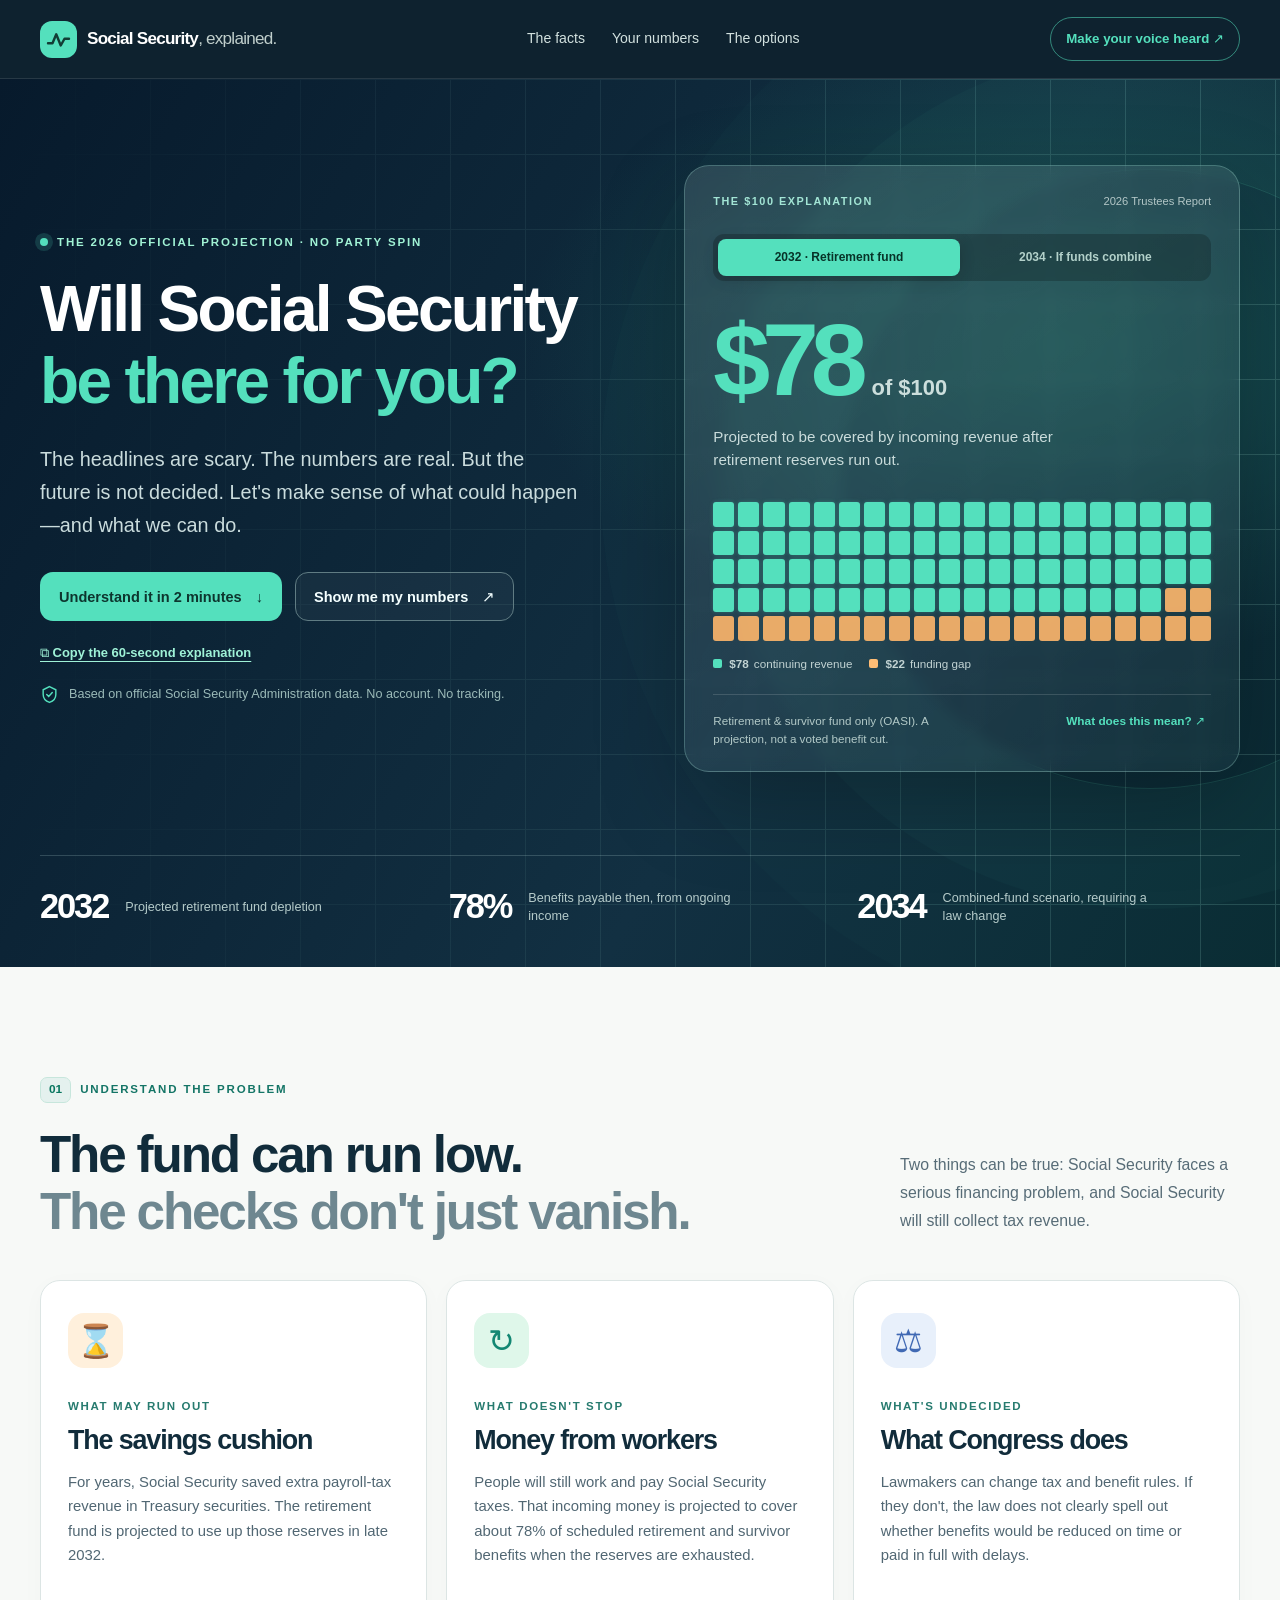
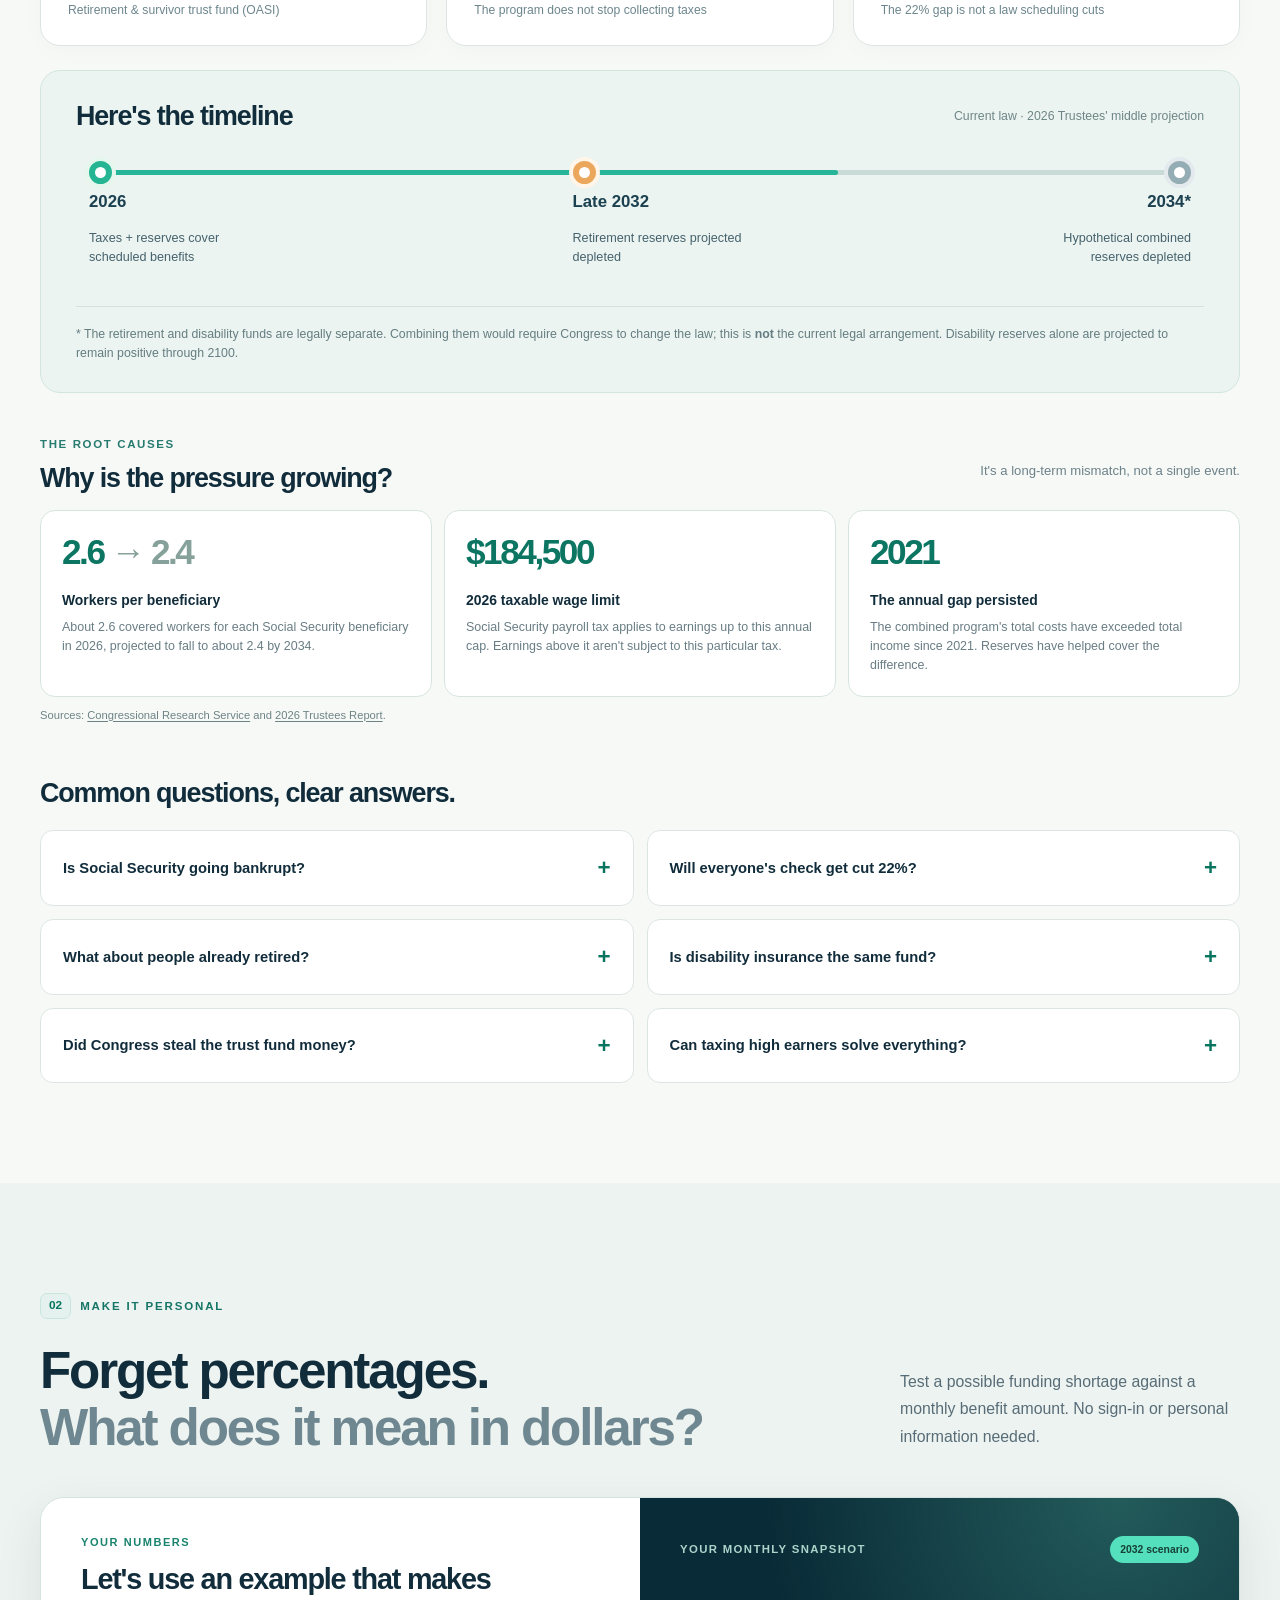
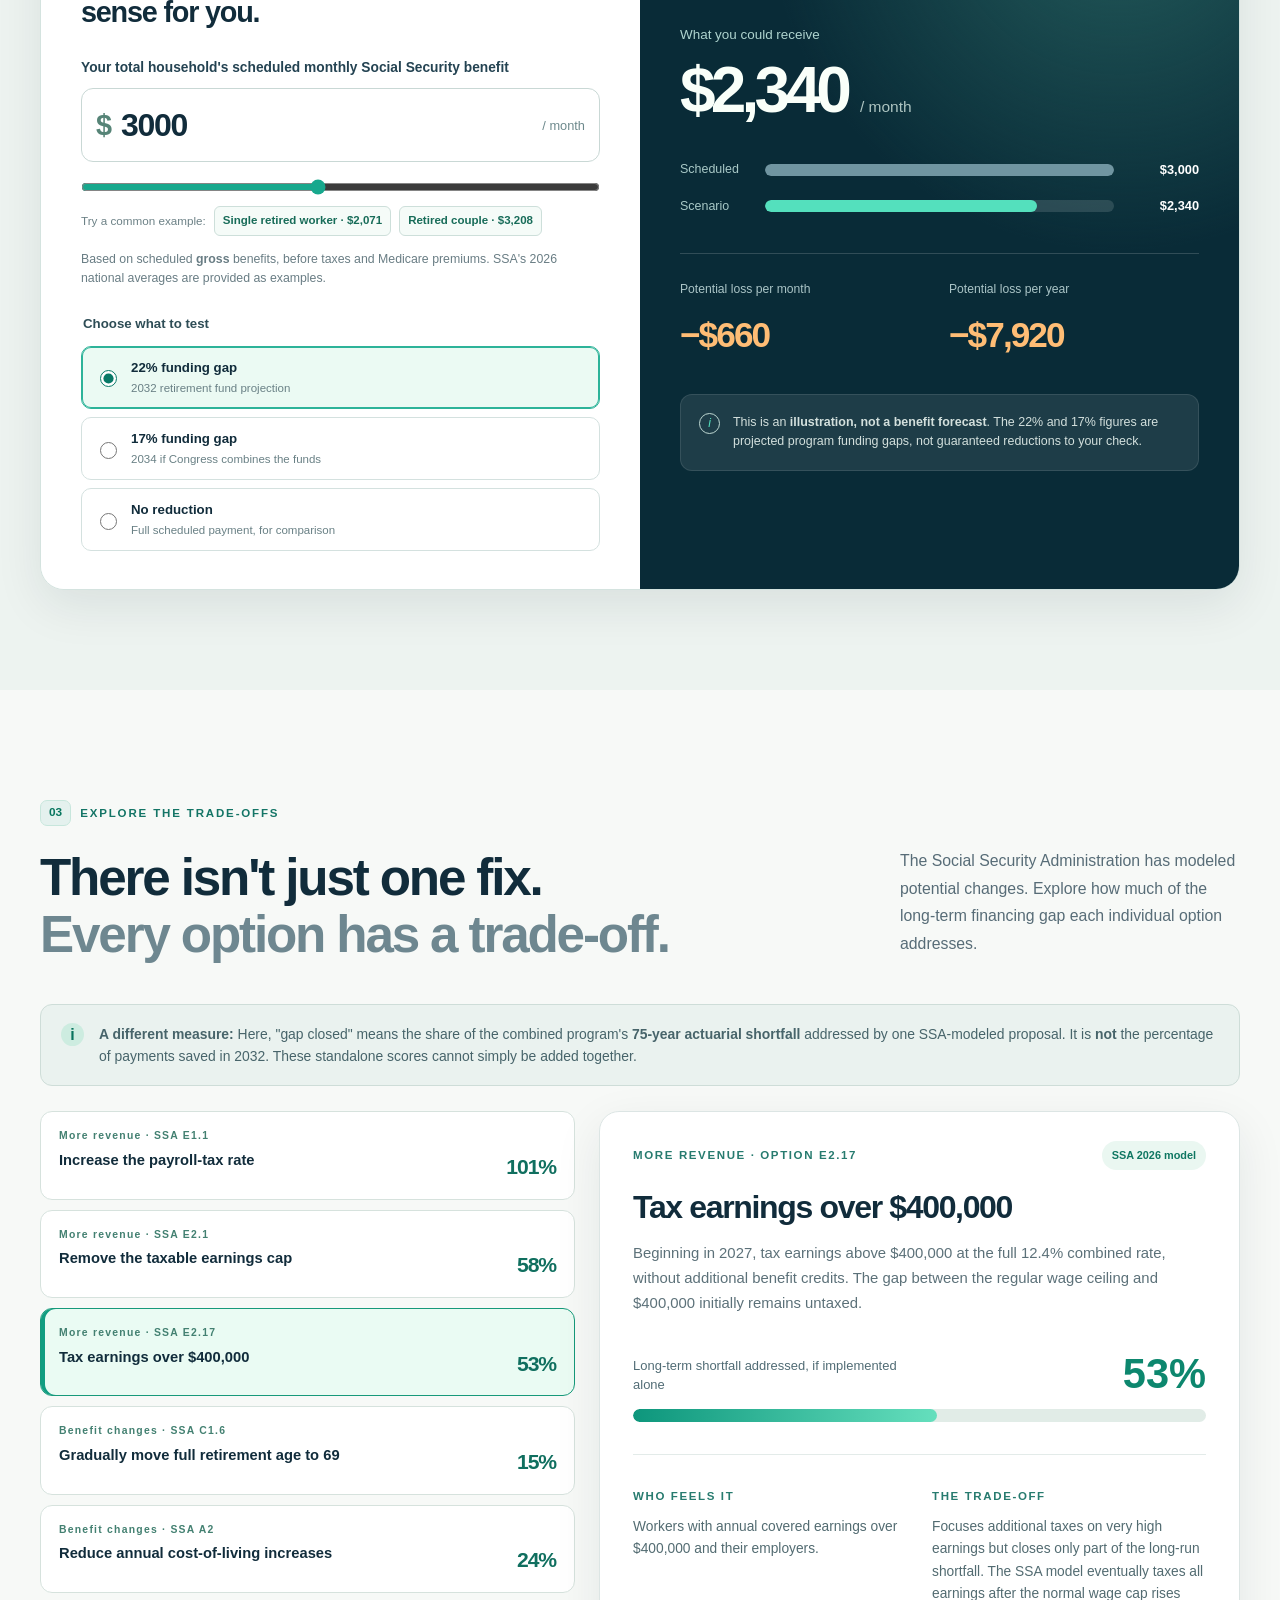
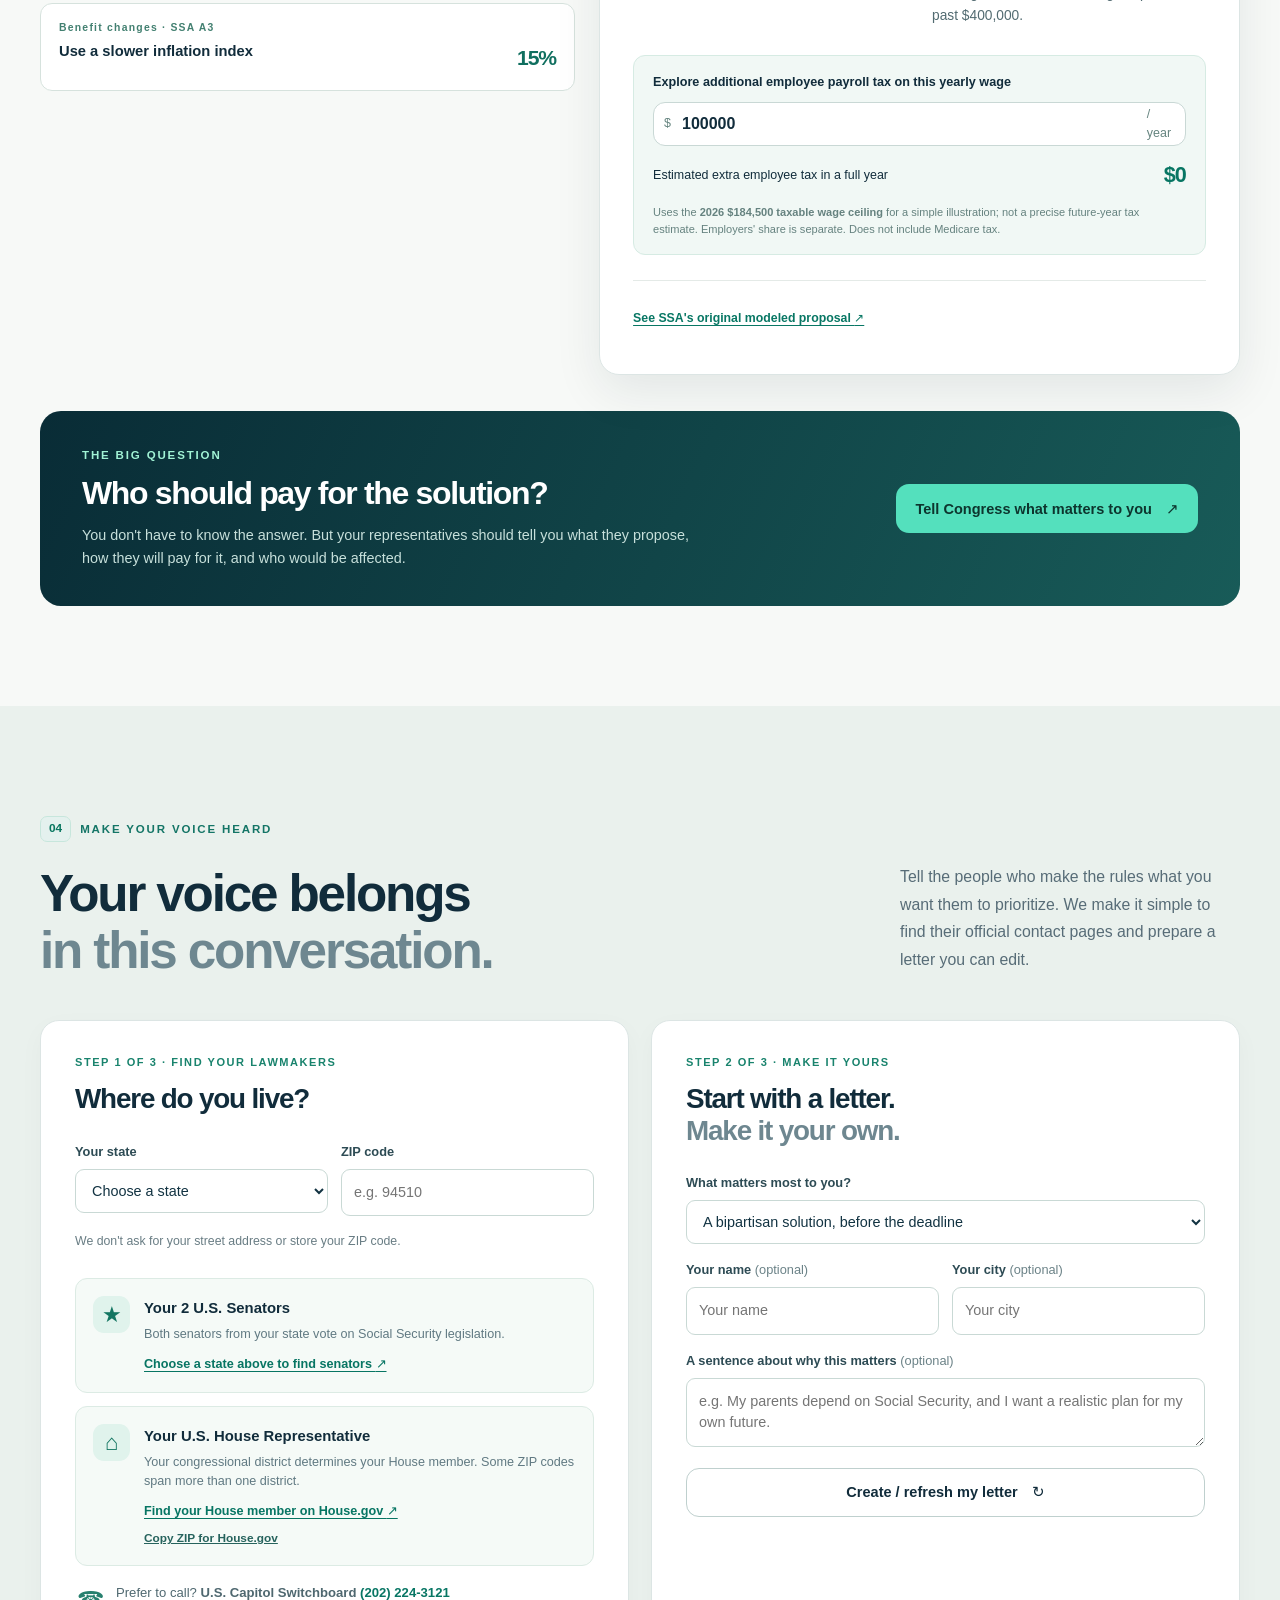
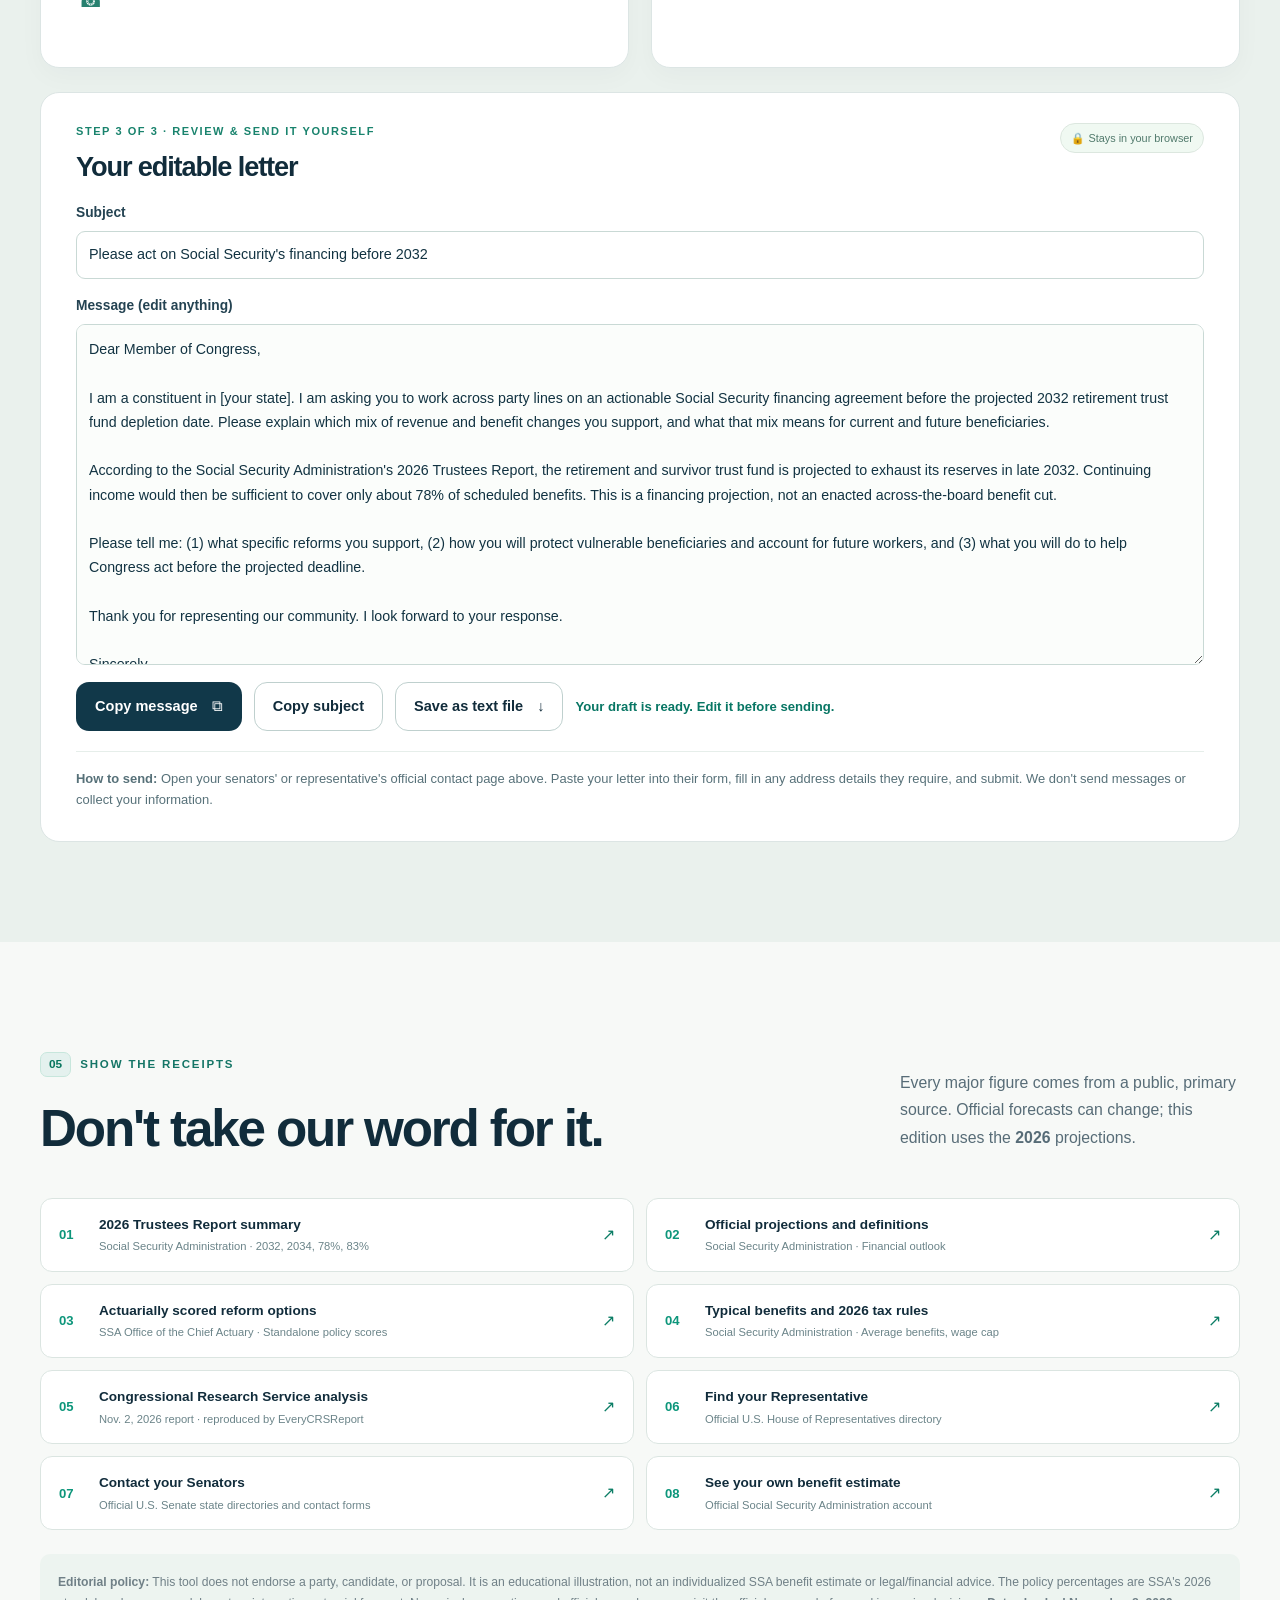
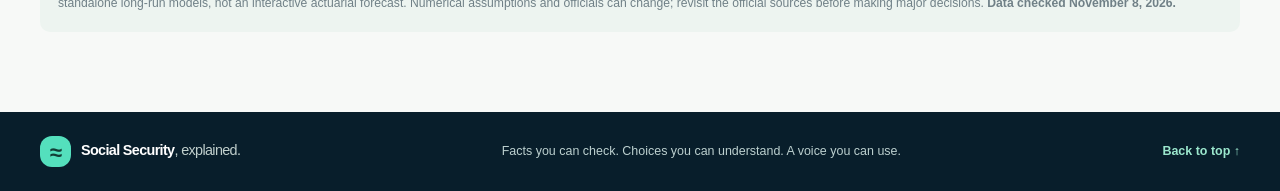
==== social-security-explained/index.html @ 7141c75b "Publish Social Security Explained interactive 2026 civic app" ====
<!doctype html>
<html lang="en">
<head>
  <meta charset="utf-8">
  <meta name="viewport" content="width=device-width,initial-scale=1">
  <meta name="color-scheme" content="light">
  <meta name="description" content="Understand the 2032 Social Security funding problem, explore what the numbers mean, examine reform options, and contact your representatives. Independent, nonpartisan, source-linked.">
  <meta property="og:title" content="Social Security, Explained — Your Future. The Facts. Your Voice.">
  <meta property="og:description" content="Will Social Security disappear? What could a 22% funding gap mean? Explore the official numbers and tell Congress what matters to you.">
  <title>Social Security, Explained | Your Future. The Facts. Your Voice.</title>
  <style>
:root{--navy:#0c2436;--deep:#071b29;--ink:#112c3b;--muted:#576c77;--bg:#f7f9f7;--white:#fff;--mint:#54e0bd;--mint-deep:#08765f;--softmint:#e7f8f0;--gold:#ffbd75;--border:#dce5e4;--shadow:0 16px 48px rgba(8,33,42,.085);--round:20px;font-family:ui-sans-serif,-apple-system,BlinkMacSystemFont,"Segoe UI",Arial,sans-serif;color:var(--ink);background:var(--bg);font-synthesis:none;scroll-behavior:smooth}
*,*::before,*::after{box-sizing:border-box}body{margin:0;line-height:1.5;overflow-x:hidden}button,input,textarea,select{font:inherit}button{cursor:pointer}button:focus-visible,input:focus-visible,textarea:focus-visible,select:focus-visible,a:focus-visible,summary:focus-visible{outline:3px solid #c58921;outline-offset:3px}a{color:inherit;text-decoration:none}a:hover{text-decoration:none}p{margin:0 0 1em}h1,h2,h3{line-height:1.12;letter-spacing:-.042em;margin:0}h1{font-size:clamp(3.05rem,5vw,5.5rem);font-weight:800}h2{font-size:clamp(2.15rem,4vw,3.6rem);font-weight:780}h3{font-size:clamp(1.25rem,2.1vw,1.7rem);font-weight:760}small{font-size:.79rem}.shell{width:min(1200px,calc(100% - 56px));margin-inline:auto}.skip-link{position:absolute;top:-200px;left:20px;background:var(--mint);color:var(--deep);padding:10px 15px;z-index:100}.skip-link:focus{top:12px}.site-header{position:sticky;top:0;z-index:20;background:rgba(7,27,41,.97);border-bottom:1px solid rgba(255,255,255,.105);backdrop-filter:blur(14px);color:#fff}.header-inner{min-height:78px;display:flex;align-items:center;justify-content:space-between;gap:22px}.brand{display:inline-flex;align-items:center;gap:10px;white-space:nowrap;font-weight:850;letter-spacing:-.045em;font-size:1.07rem}.brand-symbol{display:grid;place-items:center;width:37px;height:37px;border-radius:12px;background:var(--mint);color:#123d35;font-size:1.6rem}.brand-quiet{font-weight:400;color:#c0cfcc}.header-nav{display:flex;align-items:center;gap:27px;font-size:.88rem;color:#d2e1df}.header-nav a:hover{color:var(--mint)}.header-cta{font-weight:750;font-size:.83rem;border:1px solid rgba(84,224,189,.54);padding:11px 15px;border-radius:999px;color:var(--mint)}.header-cta:hover{background:rgba(84,224,189,.1)}
.hero{position:relative;overflow:hidden;background:radial-gradient(ellipse at 83% 30%,#164f50 0%,transparent 36%),linear-gradient(120deg,#071a2c,#123042 62%,#092a32);color:#fff;padding-top:86px}.hero-grid{pointer-events:none;position:absolute;inset:0;opacity:.17;background-image:linear-gradient(#b3f5e3 1px,transparent 1px),linear-gradient(90deg,#b3f5e3 1px,transparent 1px);background-size:75px 75px;mask-image:linear-gradient(90deg,transparent,#000)}.hero-glow{position:absolute;right:-180px;top:90px;width:620px;height:620px;border:1px solid rgba(104,255,201,.14);border-radius:50%;box-shadow:0 0 0 120px rgba(94,244,192,.025),0 0 0 240px rgba(94,244,192,.016);pointer-events:none}.hero-inner{position:relative;display:grid;grid-template-columns:1.02fr .98fr;align-items:center;gap:66px;padding-bottom:83px}.eyebrow{display:flex;align-items:center;gap:9px;color:#147566;font-size:.72rem;font-weight:850;letter-spacing:.16em;margin-bottom:23px}.eyebrow.light{color:#a1f3d5}.live-dot{width:8px;height:8px;display:inline-block;border-radius:50%;background:var(--mint);box-shadow:0 0 0 5px rgba(84,224,189,.16)}.hero-copy h1 em{display:block;font-style:normal;color:var(--mint)}.hero-lead{max-width:540px;font-size:clamp(1.07rem,1.55vw,1.25rem);line-height:1.65;color:#cadcdd;margin:26px 0 31px}.hero-actions{display:flex;gap:13px;flex-wrap:wrap}.btn{display:inline-flex;align-items:center;justify-content:center;gap:14px;border:1px solid transparent;border-radius:13px;min-height:49px;padding:13px 18px;font-weight:780;font-size:.91rem;line-height:1.1;text-align:center;transition:transform .18s,background-color .18s,box-shadow .18s}.btn:hover{transform:translateY(-2px)}.btn-mint{background:var(--mint);color:#0d352e}.btn-mint:hover{background:#76eccc;box-shadow:0 8px 26px rgba(84,224,189,.24)}.btn-ghost{border-color:#607c83;color:#f4ffff;background:rgba(255,255,255,.04)}.btn-ghost:hover{background:rgba(255,255,255,.12)}.btn-outline{border-color:#bfd0ce;background:#fff;color:var(--ink)}.btn-outline:hover{background:#f1fbf7}.btn-dark{background:#113849;color:#fff}.btn-dark:hover{background:#1d5669}.share-row{display:flex;align-items:center;flex-wrap:wrap;gap:13px;margin-top:18px}.share-facts{border:0;background:none;color:#9ff2d7;font-size:.81rem;font-weight:780;padding:4px 0;text-decoration:underline;text-underline-offset:4px}.share-facts:hover{color:white}.share-row span{color:#acd7c8;font-size:.74rem}.hero-trust{display:flex;align-items:flex-start;gap:10px;max-width:480px;color:#9bbab8;font-size:.79rem;margin-top:18px}.hero-trust svg{flex:none;color:var(--mint)}
.hero-visual{background:linear-gradient(145deg,rgba(255,255,255,.115),rgba(255,255,255,.035));border:1px solid rgba(190,255,237,.25);box-shadow:0 30px 90px rgba(0,0,0,.24);border-radius:25px;backdrop-filter:blur(7px);padding:27px 28px 24px}.visual-topline,.result-top,.detail-top,.timeline-title{display:flex;justify-content:space-between;align-items:center;gap:10px}.visual-topline{font-size:.68rem;font-weight:830;letter-spacing:.14em;color:#a3e5d5}.report-stamp{color:#b4c7c7;font-size:.7rem;font-weight:500;letter-spacing:0}.view-switch{display:flex;gap:5px;background:rgba(0,0,0,.21);border-radius:11px;padding:5px;margin-top:24px}.switch-btn{flex:1;border:0;background:transparent;color:#b3d1ca;padding:11px 8px;font-weight:750;border-radius:8px;font-size:.75rem;line-height:1.25}.switch-btn.active{background:var(--mint);color:#073328;box-shadow:0 3px 16px rgba(0,0,0,.16)}.hero-number{margin-top:28px;display:flex;gap:12px;align-items:baseline}.hero-number>span:first-child{font-size:clamp(4.7rem,8vw,7rem);font-weight:850;line-height:1;letter-spacing:-.08em;color:var(--mint)}.hero-number-end{font-size:1.37rem;color:#ccdedc;font-weight:650}.visual-intro{color:#cadcdb;font-size:.95rem;max-width:390px;min-height:52px;margin:15px 0 24px}.unit-grid{display:grid;grid-template-columns:repeat(20,minmax(0,1fr));gap:4px}.unit-grid span{aspect-ratio:.86;display:block;border-radius:3px;background:var(--mint);box-shadow:0 0 4px rgba(84,224,189,.25);transition:background .3s,opacity .3s}.unit-grid span.unfunded{background:#ffb76b;box-shadow:none;opacity:.9}.legend{display:flex;gap:17px;flex-wrap:wrap;margin-top:14px;color:#c3d4d4;font-size:.73rem}.legend span{display:flex;align-items:center;gap:5px}.legend-dot{display:inline-block;width:9px;height:9px;border-radius:2px;margin-right:2px}.legend-dot.covered{background:var(--mint)}.legend-dot.gap{background:var(--gold)}.visual-foot{border-top:1px solid rgba(255,255,255,.14);margin-top:22px;padding-top:17px;display:flex;align-items:flex-start;gap:12px;justify-content:space-between;font-size:.73rem;color:#b2c9c7}.visual-foot>span{max-width:260px}.text-action{border:0;background:none;font-size:.74rem;font-weight:750;white-space:nowrap}.light-link{color:var(--mint)}.text-action:hover{text-decoration:underline}.stats-row{position:relative;border-top:1px solid rgba(220,255,249,.18);display:grid;grid-template-columns:repeat(3,1fr);gap:26px;padding-top:25px;padding-bottom:34px}.stats-row>div{display:flex;align-items:center;gap:17px}.stats-row strong{font-size:2.15rem;font-weight:780;letter-spacing:-.06em;color:#fff}.stats-row span{max-width:205px;font-size:.79rem;line-height:1.45;color:#b5cbca}
.section{padding-top:110px;padding-bottom:100px;scroll-margin-top:75px}.section-heading{display:flex;justify-content:space-between;align-items:end;gap:35px;margin-bottom:40px}.section-heading>div{max-width:780px}.section-heading>p{max-width:340px;color:var(--muted);font-size:.99rem;line-height:1.75;margin:0 0 6px}.section-number{background:#e4f1ee;border:1px solid #c7e6dc;border-radius:7px;padding:3px 8px;font-size:.74rem;letter-spacing:0;color:var(--mint-deep)}.muted-ink{color:#6e8790}.explain-cards{display:grid;grid-template-columns:repeat(3,1fr);gap:19px}.explainer-card{padding:32px 27px 26px;background:#fff;border:1px solid var(--border);border-radius:var(--round);box-shadow:0 5px 24px rgba(25,50,57,.025);min-height:335px}.explainer-icon{display:grid;place-items:center;width:55px;height:55px;background:#fff0dc;color:#a66721;border-radius:16px;font-size:2rem;margin-bottom:30px}.mint-icon{background:#dff7ea;color:#138773}.blue-icon{background:#e8f0fb;color:#4069b4}.small-label{color:#277b6f;font-size:.72rem;font-weight:850;letter-spacing:.14em}.explainer-card h3{margin:9px 0 15px}.explainer-card p{color:#516773;font-size:.93rem;line-height:1.65}.mini-source{color:#6c858d;font-size:.76rem;padding-top:18px;margin-top:auto}.timeline-card{margin-top:24px;background:#ecf4f1;border:1px solid #d3e5df;border-radius:var(--round);padding:30px 35px}.timeline-title span{color:#6d8586;font-size:.77rem}.timeline-track{height:145px;position:relative;display:flex;justify-content:space-between;margin:30px 13px 0}.timeline-track::before{content:"";position:absolute;top:9px;left:0;right:0;height:5px;border-radius:5px;background:#c8dbd6}.timeline-fill{position:absolute;top:9px;left:0;width:68%;height:5px;background:#26b598;border-radius:5px}.timeline-node{position:relative;display:flex;align-items:flex-start;flex-direction:column;gap:15px;max-width:200px;padding-top:28px;color:#45626c}.timeline-node::before{content:"";position:absolute;top:0;left:0;width:23px;height:23px;border:6px solid #25b593;border-radius:50%;background:#fff;box-shadow:0 0 0 4px #e5f7ed}.timeline-node.mid::before{border-color:#eba75c;box-shadow:0 0 0 4px #fff5e8}.timeline-node.end::before{border-color:#94adb4;box-shadow:0 0 0 4px #e3e9ed}.timeline-node b{color:#1b4050;font-size:1.05rem}.timeline-node span{font-size:.79rem;line-height:1.45;max-width:175px}.timeline-node.end{align-items:flex-end;text-align:right}.timeline-node.end::before{left:auto;right:0}.timeline-node.mid{margin-left:40px}.timeline-node.mid::before{left:0}.timeline-note{font-size:.77rem;color:#647d80;border-top:1px solid #d4e1dd;padding-top:18px;margin:0}.drivers-block{margin-top:43px}.drivers-head{display:flex;align-items:end;justify-content:space-between;gap:20px;margin-bottom:17px}.drivers-head .small-label{margin-bottom:10px}.drivers-head p{color:#6c8188;font-size:.82rem}.drivers-grid{display:grid;grid-template-columns:repeat(3,1fr);gap:12px}.drivers-grid article{border:1px solid #d6e4de;border-radius:15px;padding:20px 21px;background:#fff}.driver-number{font-size:2.2rem;font-weight:850;letter-spacing:-.07em;line-height:1.2;color:#0c7662;margin-bottom:16px}.driver-number span{color:#86a09a}.drivers-grid strong{display:block;font-size:.87rem;margin-bottom:7px}.drivers-grid p{color:#697d84;font-size:.78rem;line-height:1.55;margin:0}.drivers-sources{font-size:.7rem;color:#6d8385;margin:10px 0 0}.drivers-sources a{text-decoration:underline;text-underline-offset:2px}.myth-area{margin-top:55px}.myth-area h3{margin-bottom:22px}.faq-grid{display:grid;grid-template-columns:1fr 1fr;gap:13px}.faq{background:#fff;border:1px solid var(--border);border-radius:13px;padding:0 18px}.faq summary{list-style:none;display:flex;justify-content:space-between;align-items:center;gap:15px;padding:20px 4px;cursor:pointer;font-weight:770;font-size:.92rem}.faq summary::-webkit-details-marker{display:none}.faq summary span{font-size:1.4rem;color:var(--mint-deep)}.faq[open] summary span{transform:rotate(45deg)}.faq p{font-size:.86rem;color:var(--muted);line-height:1.65;padding:0 4px 20px;margin:0}
.numbers-section{background:#edf3f0}.calculator{display:grid;grid-template-columns:1fr 1fr;border-radius:24px;overflow:hidden;box-shadow:var(--shadow);border:1px solid #d4e3df}.calc-controls{background:white;padding:36px 40px 38px}.step-kicker{color:#19836d;letter-spacing:.14em;font-size:.69rem;font-weight:860;margin-bottom:13px}.calc-controls h3{max-width:430px;font-size:1.8rem;margin:0 0 30px}.input-label{font-weight:750;color:#244352;font-size:.86rem;display:block;margin-bottom:10px}.money-input,.tax-input{display:flex;align-items:center;border:1.5px solid #c9d8d5;background:#fff;border-radius:12px;padding:0 14px;gap:6px}.money-input:focus-within,.tax-input:focus-within{border-color:#098671;box-shadow:0 0 0 3px rgba(22,146,115,.12)}.money-input>span:first-child{font-size:1.8rem;font-weight:760;color:#568477}.money-input input{width:100%;min-width:0;border:0;background:transparent;outline:0;font-size:2rem;font-weight:760;letter-spacing:-.04em;padding:12px 3px;color:var(--ink)}.money-input .unit{white-space:nowrap;color:#6d898c;font-size:.8rem}.range-control{width:100%;accent-color:#17a88d;cursor:pointer;margin:17px 0 11px}.presets{display:flex;flex-wrap:wrap;gap:8px;align-items:center;margin-bottom:14px}.presets span{color:#6c8186;font-size:.73rem}.presets button{border:1px solid #cddfda;background:#f5fbf8;padding:5px 8px;border-radius:6px;font-size:.72rem;font-weight:700;color:#186c59}.presets button:hover{background:#def5ea}.subtle{color:#697d84;font-size:.77rem;line-height:1.55}.scenario-field{border:0;padding:0;margin:26px 0 0;display:grid;gap:8px}.scenario-field legend{font-size:.83rem;font-weight:790;margin-bottom:12px;color:#2e4d56}.radio-card{border:1px solid #d4e1df;background:white;padding:11px 13px;border-radius:10px;display:flex;align-items:center;gap:11px;cursor:pointer}.radio-card:has(input:checked){background:#ebfaf3;border-color:#2db399;box-shadow:inset 0 0 0 1px #2db399}.radio-card input{accent-color:#087967;flex:none;width:17px;height:17px}.radio-card span{display:flex;flex-direction:column;gap:2px}.radio-card strong{font-size:.83rem}.radio-card small{font-size:.72rem;color:#698085}.calc-result{background:radial-gradient(circle at 80% 0%,#235b5b 0%,transparent 42%),#092b37;color:white;padding:38px 40px;display:flex;flex-direction:column}.result-top{font-size:.71rem;color:#acd4ca;letter-spacing:.12em;font-weight:800}.snapshot-pill{font-size:.65rem;letter-spacing:0;color:#173f36;background:var(--mint);padding:6px 10px;border-radius:99px}.result-main{margin-top:62px}.result-caption{color:#afd4cf;font-size:.84rem}.result-value{font-size:clamp(3.2rem,5vw,5.1rem);font-weight:860;letter-spacing:-.075em;line-height:1.4;color:#f9fff9}.result-value span{color:#adc4c1;font-size:.97rem;letter-spacing:0;font-weight:510}.money-bars{display:grid;gap:17px;margin-top:25px}.money-bar-row{display:grid;grid-template-columns:75px 1fr 75px;gap:10px;align-items:center;font-size:.78rem}.money-bar-row>span{color:#a9c9c7}.money-bar-row strong{text-align:right;font-size:.8rem}.money-bar{height:12px;border-radius:20px;background:rgba(255,255,255,.13);overflow:hidden}.bar-before,.bar-after{height:100%;border-radius:20px;background:#7095a1;width:100%}.bar-after{background:var(--mint);width:78%;transition:width .25s}.result-divider{border-top:1px solid rgba(255,255,255,.16);margin-top:38px}.result-loss-grid{display:grid;grid-template-columns:1fr 1fr;gap:19px;margin:26px 0 32px}.loss-label{color:#abc5c7;font-size:.76rem;margin-bottom:10px}.loss-amount{font-size:clamp(1.6rem,2.8vw,2.2rem);font-weight:850;letter-spacing:-.055em;color:var(--gold)}.result-callout{margin-top:auto;display:flex;gap:13px;background:rgba(255,255,255,.085);border:1px solid rgba(255,255,255,.1);padding:18px;border-radius:12px;align-items:flex-start}.result-callout>span{display:grid;place-items:center;width:21px;height:21px;border:1px solid #bed8d2;border-radius:50%;flex:none;color:var(--mint);font-style:italic;font-size:.76rem}.result-callout p{margin:0;font-size:.78rem;line-height:1.6;color:#d3e0dd}
.measure-note{display:flex;gap:15px;align-items:flex-start;background:#eaf2ef;border:1px solid #ceddd8;border-radius:12px;padding:18px 20px;margin-bottom:25px}.info-symbol{display:grid;place-items:center;flex:none;border-radius:50%;width:23px;height:23px;background:#cdece0;color:#08735d;font-weight:760}.measure-note p{margin:0;color:#47646a;font-size:.87rem;line-height:1.6}.policy-layout{display:grid;grid-template-columns:.91fr 1.09fr;gap:24px}.policy-list{display:grid;gap:10px;align-content:start}.policy-card{background:#fff;border:1px solid #d6e2dd;border-radius:12px;padding:16px 18px;text-align:left;display:grid;grid-template-columns:1fr auto;gap:7px 13px;color:var(--ink);width:100%;transition:box-shadow .2s,border-color .2s,transform .2s}.policy-card:hover{border-color:#24a789;transform:translateX(2px)}.policy-card.active{background:#eafbF3;border-color:#16997a;box-shadow:inset 4px 0 #119d81}.policy-card .card-type{grid-column:1/-1;font-size:.65rem;letter-spacing:.12em;color:#438071;font-weight:790}.policy-card .card-name{font-weight:770;font-size:.92rem;line-height:1.32}.policy-card .card-score{font-size:1.32rem;letter-spacing:-.05em;color:#106f5f;font-weight:850;align-self:center}.policy-detail{background:#fff;border:1px solid var(--border);box-shadow:var(--shadow);border-radius:20px;padding:29px 33px;align-self:start;position:sticky;top:100px}.model-label{background:#eaf7f1;color:#0f7762;border-radius:99px;font-size:.68rem;padding:6px 10px;font-weight:750}.policy-detail h3{font-size:2rem;line-height:1.17;margin:19px 0 15px}.policy-detail>p{color:#5c7179;font-size:.93rem;line-height:1.68}.policy-meter-label{margin-top:37px;display:flex;align-items:flex-end;justify-content:space-between;gap:15px}.policy-meter-label span{max-width:265px;font-size:.81rem;color:#516c75}.policy-meter-label strong{font-size:2.6rem;font-weight:840;color:#0d876e;line-height:1}.policy-meter{height:13px;border-radius:99px;background:#e1ece7;margin-top:14px;overflow:hidden}.policy-meter>div{height:100%;background:linear-gradient(90deg,#0d967c,#65dfbd);border-radius:99px;transition:width .3s ease}.policy-detail-grid{display:grid;grid-template-columns:1fr 1fr;gap:25px;margin-top:32px;padding-top:28px;border-top:1px solid #e3ebe9}.policy-detail-grid p{font-size:.86rem;line-height:1.63;color:#526b71;margin:9px 0 0}.tax-mini{margin-top:27px;background:#f1f8f5;padding:17px 19px;border:1px solid #d6ebe3;border-radius:12px}.tax-mini[hidden]{display:none}.tax-mini label{font-size:.79rem;font-weight:750;display:block;margin-bottom:10px}.tax-input{gap:7px;padding:0 10px}.tax-input input{width:100%;padding:9px 4px;border:0;outline:none;background:transparent;font-weight:750;color:var(--ink)}.tax-input span{color:#65847f;font-size:.78rem}.tax-comparison{display:flex;gap:12px;justify-content:space-between;align-items:center;padding:13px 0 7px;font-size:.78rem}.tax-comparison strong{font-size:1.35rem;color:#087663;letter-spacing:-.04em}.tax-mini p{font-size:.69rem;color:#65827f;line-height:1.5;margin:6px 0 0}.policy-source{padding-top:24px;border-top:1px solid #e4eae7;margin-top:25px!important}.policy-source a{font-size:.77rem;font-weight:760;color:#087764;text-decoration:underline;text-underline-offset:3px}.bridge-banner{margin-top:36px;padding:36px 42px;display:flex;align-items:center;justify-content:space-between;gap:34px;border-radius:21px;background:linear-gradient(115deg,#092c36,#185b58);color:#fff}.bridge-banner h3{font-size:2rem}.bridge-banner p{max-width:610px;margin:12px 0 0;font-size:.9rem;line-height:1.6;color:#c7e0db}.bridge-banner .eyebrow{margin-bottom:12px}.bridge-banner .btn{flex:none}
.action-section{background:#eaf1ed}.action-grid{display:grid;grid-template-columns:1fr 1fr;gap:22px}.action-finder,.action-letter{background:#fff;padding:33px 34px;border:1px solid var(--border);border-radius:19px;box-shadow:0 8px 26px rgba(16,45,50,.03)}.action-finder h3,.action-letter h3{font-size:1.74rem;margin:0 0 27px}.form-row{display:grid;grid-template-columns:1fr 1fr;gap:13px}.field{margin-bottom:16px;min-width:0}.field label{display:block;margin-bottom:8px;color:#2d4b54;font-size:.8rem;font-weight:750}.field input,.field select,.field textarea,.letter-editor input,.letter-editor textarea{display:block;width:100%;min-width:0;border:1px solid #c9d9d5;padding:12px 12px;border-radius:9px;background:#fff;color:#123342;outline:none;font-size:.9rem}.field input:focus,.field select:focus,.field textarea:focus,.letter-editor input:focus,.letter-editor textarea:focus{border-color:#13a186;box-shadow:0 0 0 3px rgba(33,156,124,.12)}.optional{font-weight:500;color:#6b8287}.representative-links{display:grid;gap:13px;margin-top:27px}.official-contact{display:flex;gap:14px;align-items:flex-start;padding:17px;background:#f5faf7;border:1px solid #dcebe4;border-radius:12px}.contact-icon{background:#e0f3ec;display:grid;place-items:center;flex:none;width:37px;height:37px;border-radius:11px;color:#137662;font-size:1.4rem}.official-contact strong{font-size:.93rem}.official-contact p{margin:5px 0 7px;font-size:.79rem;color:#607982;line-height:1.5}.official-contact a{font-size:.79rem;color:#077563;font-weight:780;text-decoration:underline;text-underline-offset:3px}.copy-zip{display:block;margin-top:8px;color:#26635d;border:0;background:transparent;padding:0;font-size:.74rem;font-weight:760;text-decoration:underline}.phone-option{display:flex;gap:12px;padding:17px 2px;color:#4f6870;font-size:.82rem;line-height:1.5}.phone-icon{font-size:1.4rem;color:#27806f}.phone-option a{font-weight:800;color:#087664;white-space:nowrap}.action-letter>.btn{width:100%;margin-top:5px}.action-letter .field textarea{resize:vertical}.letter-editor{margin-top:24px;padding:30px 35px;background:white;border:1px solid var(--border);border-radius:19px}.letter-editor-header{display:flex;justify-content:space-between;align-items:start;gap:16px;margin-bottom:20px}.letter-editor-header h3{font-size:1.7rem}.privacy-chip{font-size:.68rem;white-space:nowrap;border:1px solid #dce7df;color:#517a6c;padding:6px 10px;border-radius:99px;background:#f0f9f2}.letter-editor .input-label{margin:17px 0 8px}.letter-editor textarea{font-size:.89rem;line-height:1.7;resize:vertical;background:#fbfdfb;min-height:230px}.letter-actions{display:flex;align-items:center;flex-wrap:wrap;gap:12px;margin-top:17px}.letter-status{font-size:.82rem;color:#087664;font-weight:740}.letter-help{color:#577179;line-height:1.65;font-size:.81rem;margin:20px 0 0;padding-top:16px;border-top:1px solid #e6eeea}
.sources-section{padding-bottom:80px}.sources-list{display:grid;grid-template-columns:1fr 1fr;gap:12px}.sources-list a{display:flex;justify-content:space-between;align-items:center;gap:12px;border:1px solid #dbe5e1;border-radius:12px;padding:16px 18px;background:#fff}.sources-list a:hover{border-color:#21ad8a;background:#f4fcf8}.sources-list a>span:first-child{display:grid;grid-template-columns:30px 1fr;column-gap:10px;align-items:center}.sources-list b{font-size:.82rem;color:#0d967b;grid-row:span 2}.sources-list strong{font-size:.85rem}.sources-list small{font-size:.7rem;color:#6b8489;margin-top:3px}.sources-list a>span:last-child{color:#0b7d65;font-weight:800}.source-disclaimer{font-size:.76rem;color:#708087;line-height:1.7;background:#edf4f0;border-radius:10px;margin:24px 0 0;padding:18px}.site-footer{background:#081e2b;color:#bcd0cf;padding:24px 0}.footer-inner{display:flex;align-items:center;justify-content:space-between;gap:20px;font-size:.78rem}.footer-brand{font-size:.9rem;color:#fff}.footer-brand .brand-symbol{width:31px;height:31px;font-size:1.4rem}.footer-inner>a{font-weight:740;color:#9be7cd}.explain-dialog{width:min(540px,calc(100% - 32px));padding:28px 30px;background:#fff;border:1px solid #d7e5df;border-radius:20px;box-shadow:0 28px 100px rgba(0,0,0,.4);color:var(--ink)}.explain-dialog::backdrop{background:rgba(3,15,24,.75);backdrop-filter:blur(5px)}.dialog-head{display:flex;align-items:start;gap:20px;justify-content:space-between;margin-bottom:21px}.dialog-head h2{font-size:1.5rem}.dialog-head button{border:0;background:#eaf1ec;color:#244c56;width:32px;height:32px;border-radius:50%;flex:none}.explain-dialog p{font-size:.9rem;color:#49646f;line-height:1.65}.explain-dialog>a{color:#087663;text-decoration:underline;font-weight:750;font-size:.86rem}
@media(max-width:1080px){.hero-inner{gap:32px}.hero-copy h1{font-size:clamp(2.9rem,5.1vw,4.5rem)}.visual-topline{flex-wrap:wrap}.header-nav{gap:15px}.header-cta{padding:10px}.shell{width:min(100% - 42px,1200px)}.stats-row{gap:12px}.stats-row strong{font-size:1.9rem}}
@media(max-width:820px){.header-nav{display:none}.hero{padding-top:66px}.hero-inner{grid-template-columns:1fr;gap:36px;padding-bottom:50px}.hero-copy h1{max-width:700px;font-size:clamp(3.1rem,8vw,5rem)}.hero-lead{max-width:650px}.hero-visual{max-width:630px;width:100%}.stats-row{grid-template-columns:repeat(3,1fr)}.stats-row>div{display:block}.stats-row strong{display:block}.stats-row span{display:block;margin-top:5px}.section-heading{align-items:start;flex-direction:column;gap:15px}.section-heading>p{max-width:660px}.explain-cards{grid-template-columns:1fr 1fr}.explainer-card:last-child{grid-column:span 2;min-height:auto}.drivers-grid{grid-template-columns:1fr 1fr}.drivers-grid article:last-child{grid-column:span 2}.calculator,.policy-layout,.action-grid{grid-template-columns:1fr}.policy-detail{position:static}.policy-list{grid-template-columns:1fr 1fr}.bridge-banner{align-items:flex-start;flex-direction:column}.sources-list{grid-template-columns:1fr}}
@media(max-width:580px){.shell{width:min(100% - 32px,1200px)}.header-inner{min-height:64px;gap:8px}.brand{font-size:.94rem}.brand-symbol{width:32px;height:32px;border-radius:9px}.header-cta{font-size:.72rem;padding:9px 10px;max-width:132px;text-align:center}.hero{padding-top:47px}.hero-copy h1{font-size:clamp(2.8rem,10.8vw,4rem)}.hero-lead{font-size:1rem;line-height:1.6;margin:21px 0 23px}.eyebrow{font-size:.64rem;letter-spacing:.11em}.hero-actions .btn{width:100%}.hero-trust{margin-top:24px}.hero-visual{padding:21px 18px}.hero-number>span:first-child{font-size:5rem}.visual-intro{min-height:auto}.view-switch{margin-top:17px}.switch-btn{font-size:.67rem}.unit-grid{grid-template-columns:repeat(10,minmax(0,1fr));gap:4px}.unit-grid span{aspect-ratio:1.3}.stats-row{grid-template-columns:1fr;gap:19px;padding-top:24px}.stats-row>div{display:flex;gap:16px;align-items:center}.stats-row strong{min-width:85px;font-size:1.9rem}.stats-row span{margin:0}.section{padding-top:70px;padding-bottom:66px;scroll-margin-top:64px}.section-heading{margin-bottom:25px}.section-heading h2{font-size:2.33rem}.section-heading>p{font-size:.87rem}.explain-cards{grid-template-columns:1fr}.explainer-card,.explainer-card:last-child{grid-column:auto;min-height:auto;padding:23px}.explainer-icon{margin-bottom:18px}.timeline-card{padding:24px 20px}.timeline-title{flex-direction:column;align-items:start}.timeline-track{margin:24px 2px 5px;height:160px}.timeline-node{max-width:100px;gap:12px}.timeline-node span{font-size:.65rem}.timeline-node b{font-size:.83rem}.timeline-node.mid{margin-left:10px}.timeline-note{font-size:.72rem}.faq-grid{grid-template-columns:1fr}.drivers-grid{grid-template-columns:1fr}.drivers-grid article:last-child{grid-column:auto}.drivers-head{align-items:start;flex-direction:column}.calculator{border-radius:15px}.calc-controls,.calc-result{padding:28px 23px}.calc-controls h3{font-size:1.5rem}.money-input input{font-size:1.7rem}.result-main{margin-top:39px}.result-value{font-size:clamp(3.3rem,11vw,4.6rem)}.result-loss-grid{gap:13px}.loss-amount{font-size:1.6rem}.measure-note{padding:14px;font-size:.78rem}.policy-list{grid-template-columns:1fr}.policy-detail{padding:25px 22px}.policy-detail h3{font-size:1.7rem}.policy-detail-grid{grid-template-columns:1fr;gap:20px}.bridge-banner{padding:27px 23px}.bridge-banner h3{font-size:1.65rem}.bridge-banner .btn{width:100%}.action-finder,.action-letter{padding:25px 22px}.form-row{grid-template-columns:1fr;gap:0}.letter-editor{padding:24px 18px}.letter-editor-header{flex-direction:column}.letter-editor .btn{width:100%}.sources-list a{padding:14px 10px}.sources-list a>span:first-child{grid-template-columns:21px 1fr;gap:4px}.sources-list small{font-size:.65rem}.footer-inner{align-items:start;flex-direction:column;gap:12px}}
@media(prefers-reduced-motion:reduce){*,*::before,*::after{scroll-behavior:auto!important;transition:none!important;animation:none!important}}
@media print{.site-header,.hero-actions,.hero-visual,.action-grid,.letter-actions,.site-footer,.bridge-banner,.policy-list{display:none!important}body{background:white;color:black}.section{padding:20px 0}.letter-editor{border:none;padding:0}.letter-editor textarea{min-height:600px}}

@media(max-width:460px){.site-header .brand-quiet{display:none}.header-cta{font-size:.7rem;max-width:129px}}

</style>
</head>
<body>
  <a class="skip-link" href="#main">Skip to content</a>
  <header class="site-header" id="top">
    <div class="shell header-inner">
      <a href="#top" class="brand" aria-label="Social Security Explained, home">
        <span class="brand-symbol" aria-hidden="true"><svg viewBox="0 0 36 36" width="27" height="27"><path d="M4 23h6l5-12 6 15 5-9 6 0" fill="none" stroke="currentColor" stroke-width="3.2" stroke-linecap="round" stroke-linejoin="round"/></svg></span>
        <span>Social Security<span class="brand-quiet">, explained.</span></span>
      </a>
      <nav class="header-nav" aria-label="Main navigation">
        <a href="#understand">The facts</a><a href="#your-numbers">Your numbers</a><a href="#solutions">The options</a>
      </nav>
      <a href="#action" class="header-cta">Make your voice heard <span aria-hidden="true">↗</span></a>
    </div>
  </header>
  <main id="main">
    <section class="hero" aria-labelledby="hero-title">
      <div class="hero-grid"></div><div class="hero-glow"></div>
      <div class="shell hero-inner">
        <div class="hero-copy">
          <div class="eyebrow light"><span class="live-dot"></span> THE 2026 OFFICIAL PROJECTION · NO PARTY SPIN</div>
          <h1 id="hero-title">Will Social Security <em>be there for you?</em></h1>
          <p class="hero-lead">The headlines are scary. The numbers are real. But the future is not decided. Let's make sense of what could happen—and what we can do.</p>
          <div class="hero-actions"><a class="btn btn-mint" href="#understand">Understand it in 2 minutes <span aria-hidden="true">↓</span></a><a class="btn btn-ghost" href="#your-numbers">Show me my numbers <span aria-hidden="true">↗</span></a></div>
          <div class="share-row"><button class="share-facts" type="button" id="shareFacts">⧉ Copy the 60-second explanation</button><span id="shareStatus" role="status" aria-live="polite"></span></div>
          <div class="hero-trust"><svg width="19" height="19" viewBox="0 0 24 24" fill="none" aria-hidden="true"><path d="m12 2 8 4v6c0 5.5-3.5 8.5-8 10-4.5-1.5-8-4.5-8-10V6l8-4Z" stroke="currentColor" stroke-width="1.8"/><path d="m8.5 12 2.5 2.5 4.5-5" stroke="currentColor" stroke-width="1.8" stroke-linecap="round"/></svg> Based on official Social Security Administration data. No account. No tracking.</div>
        </div>
        <div class="hero-visual" aria-label="Visualizing the projected Social Security funding gap">
          <div class="visual-topline"><span>THE $100 EXPLANATION</span><span class="report-stamp">2026 Trustees Report</span></div>
          <div class="view-switch" role="group" aria-label="Choose funding scenario"><button type="button" class="switch-btn active" data-view="oasi" aria-pressed="true">2032 · Retirement fund</button><button type="button" class="switch-btn" data-view="combined" aria-pressed="false">2034 · If funds combine</button></div>
          <div class="hero-number" aria-live="polite"><span id="payableAmount">$78</span><span class="hero-number-end">of $100</span></div>
          <p class="visual-intro" id="fundHeadline">Projected to be covered by incoming revenue after retirement reserves run out.</p>
          <div class="unit-grid" id="fundGrid" aria-hidden="true"></div>
          <div class="legend"><span><i class="legend-dot covered"></i> <strong id="coveredLegend">$78</strong> continuing revenue</span><span><i class="legend-dot gap"></i> <strong id="gapLegend">$22</strong> funding gap</span></div>
          <div class="visual-foot"><span id="fundQualification">Retirement & survivor fund only (OASI). A projection, not a voted benefit cut.</span><button class="text-action light-link" type="button" id="explainChart">What does this mean? <span aria-hidden="true">↗</span></button></div>
        </div>
      </div>
      <div class="shell stats-row" aria-label="Quick facts">
        <div><strong>2032</strong><span>Projected retirement fund depletion</span></div><div><strong>78%</strong><span>Benefits payable then, from ongoing income</span></div><div><strong>2034</strong><span>Combined-fund scenario, requiring a law change</span></div>
      </div>
    </section>

    <section id="understand" class="section shell" aria-labelledby="understand-title">
      <div class="section-heading"><div><div class="eyebrow"><span class="section-number">01</span> UNDERSTAND THE PROBLEM</div><h2 id="understand-title">The fund can run low.<br><span class="muted-ink">The checks don't just vanish.</span></h2></div><p>Two things can be true: Social Security faces a serious financing problem, and Social Security will still collect tax revenue.</p></div>
      <div class="explain-cards">
        <article class="explainer-card"><span class="explainer-icon" aria-hidden="true">⌛</span><div class="small-label">WHAT MAY RUN OUT</div><h3>The savings cushion</h3><p>For years, Social Security saved extra payroll-tax revenue in Treasury securities. The retirement fund is projected to use up those reserves in late 2032.</p><div class="mini-source">Retirement & survivor trust fund (OASI)</div></article>
        <article class="explainer-card"><span class="explainer-icon mint-icon" aria-hidden="true">↻</span><div class="small-label">WHAT DOESN'T STOP</div><h3>Money from workers</h3><p>People will still work and pay Social Security taxes. That incoming money is projected to cover about 78% of scheduled retirement and survivor benefits when the reserves are exhausted.</p><div class="mini-source">The program does not stop collecting taxes</div></article>
        <article class="explainer-card"><span class="explainer-icon blue-icon" aria-hidden="true">⚖</span><div class="small-label">WHAT'S UNDECIDED</div><h3>What Congress does</h3><p>Lawmakers can change tax and benefit rules. If they don't, the law does not clearly spell out whether benefits would be reduced on time or paid in full with delays.</p><div class="mini-source">The 22% gap is not a law scheduling cuts</div></article>
      </div>
      <div class="timeline-card"><div class="timeline-title"><h3>Here's the timeline</h3><span>Current law · 2026 Trustees' middle projection</span></div><div class="timeline-track" aria-label="Timeline from 2026 to 2034"><div class="timeline-fill"></div><div class="timeline-node start"><b>2026</b><span>Taxes + reserves cover scheduled benefits</span></div><div class="timeline-node mid"><b>Late 2032</b><span>Retirement reserves projected depleted</span></div><div class="timeline-node end"><b>2034*</b><span>Hypothetical combined reserves depleted</span></div></div><p class="timeline-note">* The retirement and disability funds are legally separate. Combining them would require Congress to change the law; this is <strong>not</strong> the current legal arrangement. Disability reserves alone are projected to remain positive through 2100.</p></div>
      <div class="drivers-block"><div class="drivers-head"><div><div class="small-label">THE ROOT CAUSES</div><h3>Why is the pressure growing?</h3></div><p>It's a long-term mismatch, not a single event.</p></div><div class="drivers-grid"><article><div class="driver-number">2.6 <span>→ 2.4</span></div><strong>Workers per beneficiary</strong><p>About 2.6 covered workers for each Social Security beneficiary in 2026, projected to fall to about 2.4 by 2034.</p></article><article><div class="driver-number">$184,500</div><strong>2026 taxable wage limit</strong><p>Social Security payroll tax applies to earnings up to this annual cap. Earnings above it aren't subject to this particular tax.</p></article><article><div class="driver-number">2021</div><strong>The annual gap persisted</strong><p>The combined program's total costs have exceeded total income since 2021. Reserves have helped cover the difference.</p></article></div><p class="drivers-sources">Sources: <a href="https://www.everycrsreport.com/reports/R49500.html" target="_blank" rel="noopener noreferrer">Congressional Research Service</a> and <a href="https://www.ssa.gov/oact/TR/2026/II_A_highlights.html" target="_blank" rel="noopener noreferrer">2026 Trustees Report</a>.</p></div>
      <div class="myth-area"><h3>Common questions, clear answers.</h3><div class="faq-grid">
        <details class="faq"><summary>Is Social Security going bankrupt? <span aria-hidden="true">+</span></summary><p>No. The retirement fund's reserves are projected to run out, but payroll taxes continue. "Bankrupt" misses that distinction.</p></details>
        <details class="faq"><summary>Will everyone's check get cut 22%? <span aria-hidden="true">+</span></summary><p>Not necessarily. A 22% financing gap is projected under current law. Congress could prevent it. If Congress does nothing, the exact payment mechanics remain legally unsettled.</p></details>
        <details class="faq"><summary>What about people already retired? <span aria-hidden="true">+</span></summary><p>Current retirees are exposed to the retirement fund's shortfall too. Starting benefits early does not lock in protection from later changes.</p></details>
        <details class="faq"><summary>Is disability insurance the same fund? <span aria-hidden="true">+</span></summary><p>No. Disability Insurance (DI) has a separate trust fund, which trustees project will stay solvent through 2100. This is different from SSI, a separate needs-based program.</p></details>
      <details class="faq"><summary>Did Congress steal the trust fund money? <span aria-hidden="true">+</span></summary><p>The reserves are held in special U.S. Treasury securities—legal claims backed by the government. Redeeming those securities requires the Treasury to provide cash. That creates real budget pressure, but the reserves aren't simply fictitious or "stolen."</p></details>
        <details class="faq"><summary>Can taxing high earners solve everything? <span aria-hidden="true">+</span></summary><p>It helps substantially. But SSA estimates that taxing all wages above the present ceiling without adding benefit credits closes about 58% of the combined program's 75-year actuarial shortfall—not 100%. Policy details matter.</p></details>
      </div></div>
    </section>

    <section id="your-numbers" class="section numbers-section" aria-labelledby="numbers-title">
      <div class="shell"><div class="section-heading"><div><div class="eyebrow"><span class="section-number">02</span> MAKE IT PERSONAL</div><h2 id="numbers-title">Forget percentages.<br><span class="muted-ink">What does it mean in dollars?</span></h2></div><p>Test a possible funding shortage against a monthly benefit amount. No sign-in or personal information needed.</p></div>
      <div class="calculator"><div class="calc-controls"><div class="step-kicker">YOUR NUMBERS</div><h3>Let's use an example that makes sense for you.</h3><label class="input-label" for="monthlyBenefit">Your total household's scheduled monthly Social Security benefit</label><div class="money-input"><span aria-hidden="true">$</span><input type="number" id="monthlyBenefit" min="0" max="100000" step="50" value="3000" inputmode="decimal" aria-describedby="benefitHelp"><span class="unit">/ month</span></div><input class="range-control" type="range" min="500" max="6000" step="50" value="3000" id="benefitRange" aria-label="Adjust scheduled monthly benefit"><div class="presets"><span>Try a common example:</span><button type="button" data-benefit="2071">Single retired worker · $2,071</button><button type="button" data-benefit="3208">Retired couple · $3,208</button></div><p class="subtle" id="benefitHelp">Based on scheduled <strong>gross</strong> benefits, before taxes and Medicare premiums. SSA's 2026 national averages are provided as examples.</p>
          <fieldset class="scenario-field"><legend>Choose what to test</legend><label class="radio-card"><input type="radio" name="benefitScenario" value="22" checked><span><strong>22% funding gap</strong><small>2032 retirement fund projection</small></span></label><label class="radio-card"><input type="radio" name="benefitScenario" value="17"><span><strong>17% funding gap</strong><small>2034 if Congress combines the funds</small></span></label><label class="radio-card"><input type="radio" name="benefitScenario" value="0"><span><strong>No reduction</strong><small>Full scheduled payment, for comparison</small></span></label></fieldset></div>
        <div class="calc-result"><div class="result-top"><span>YOUR MONTHLY SNAPSHOT</span><span class="snapshot-pill" id="snapshotPill">2032 scenario</span></div><div class="result-main"><div class="result-caption">What you could receive</div><div class="result-value" id="monthlyAfter" aria-live="polite">$2,340 <span>/ month</span></div><div class="money-bars"><div class="money-bar-row"><span>Scheduled</span><div class="money-bar"><div class="bar-before"></div></div><strong id="monthlyBefore">$3,000</strong></div><div class="money-bar-row"><span>Scenario</span><div class="money-bar"><div class="bar-after" id="barAfter"></div></div><strong id="monthlyBarAfter">$2,340</strong></div></div><div class="result-divider"></div><div class="result-loss-grid"><div><div class="loss-label">Potential loss per month</div><div class="loss-amount" id="monthlyLoss">−$660</div></div><div><div class="loss-label">Potential loss per year</div><div class="loss-amount" id="annualLoss">−$7,920</div></div></div><div class="result-callout"><span aria-hidden="true">i</span><p>This is an <strong>illustration, not a benefit forecast</strong>. The 22% and 17% figures are projected program funding gaps, not guaranteed reductions to your check.</p></div></div></div></div>
    </section>

    <section id="solutions" class="section shell" aria-labelledby="solutions-title"><div class="section-heading"><div><div class="eyebrow"><span class="section-number">03</span> EXPLORE THE TRADE-OFFS</div><h2 id="solutions-title">There isn't just one fix.<br><span class="muted-ink">Every option has a trade-off.</span></h2></div><p>The Social Security Administration has modeled potential changes. Explore how much of the long-term financing gap each individual option addresses.</p></div>
      <div class="measure-note"><span class="info-symbol">i</span><p><strong>A different measure:</strong> Here, "gap closed" means the share of the combined program's <strong>75-year actuarial shortfall</strong> addressed by one SSA-modeled proposal. It is <strong>not</strong> the percentage of payments saved in 2032. These standalone scores cannot simply be added together.</p></div>
      <div class="policy-layout"><div class="policy-list" id="policyList" role="group" aria-label="Select a Social Security policy proposal"></div><article class="policy-detail" id="policyDetail" aria-live="polite"><div class="detail-top"><span class="small-label" id="policyTag">TAX CHANGE</span><span class="model-label">SSA 2026 model</span></div><h3 id="policyName"></h3><p id="policySummary"></p><div class="policy-meter-label"><span>Long-term shortfall addressed, if implemented alone</span><strong id="policyPercent">—</strong></div><div class="policy-meter"><div id="policyMeterFill"></div></div><div class="policy-detail-grid"><div><span class="small-label">WHO FEELS IT</span><p id="policyAffected"></p></div><div><span class="small-label">THE TRADE-OFF</span><p id="policyTradeoff"></p></div></div><div class="tax-mini" id="taxMini" hidden><label for="annualEarnings">Explore additional employee payroll tax on this yearly wage</label><div class="tax-input"><span>$</span><input type="number" id="annualEarnings" min="0" max="10000000" step="1000" value="100000" inputmode="decimal"><span>/ year</span></div><div class="tax-comparison"><span>Estimated extra employee tax in a full year</span><strong id="extraTax">—</strong></div><p>Uses the <strong>2026 $184,500 taxable wage ceiling</strong> for a simple illustration; not a precise future-year tax estimate. Employers' share is separate. Does not include Medicare tax.</p></div><p class="policy-source"><a id="policySource" href="https://www.ssa.gov/OACT/solvency/provisions/summary.html" target="_blank" rel="noopener noreferrer">See SSA's original modeled proposal <span aria-hidden="true">↗</span></a></p></article></div>
      <div class="bridge-banner"><div><div class="eyebrow light">THE BIG QUESTION</div><h3>Who should pay for the solution?</h3><p>You don't have to know the answer. But your representatives should tell you what they propose, how they will pay for it, and who would be affected.</p></div><a href="#action" class="btn btn-mint">Tell Congress what matters to you <span aria-hidden="true">↗</span></a></div>
    </section>

    <section id="action" class="section action-section" aria-labelledby="action-title"><div class="shell"><div class="section-heading"><div><div class="eyebrow"><span class="section-number">04</span> MAKE YOUR VOICE HEARD</div><h2 id="action-title">Your voice belongs<br><span class="muted-ink">in this conversation.</span></h2></div><p>Tell the people who make the rules what you want them to prioritize. We make it simple to find their official contact pages and prepare a letter you can edit.</p></div>
      <div class="action-grid"><div class="action-finder"><div class="step-kicker">STEP 1 OF 3 · FIND YOUR LAWMAKERS</div><h3>Where do you live?</h3><div class="form-row"><div class="field"><label for="stateSelect">Your state</label><select id="stateSelect"><option value="">Choose a state</option></select></div><div class="field"><label for="zipInput">ZIP code</label><input id="zipInput" maxlength="5" inputmode="numeric" autocomplete="postal-code" placeholder="e.g. 94510" pattern="[0-9]{5}" aria-describedby="zipHelp"></div></div><div id="zipHelp" class="subtle">We don't ask for your street address or store your ZIP code.</div>
          <div class="representative-links"><div class="official-contact"><span class="contact-icon" aria-hidden="true">★</span><div><strong id="senateHeading">Your 2 U.S. Senators</strong><p id="senateDescription">Both senators from your state vote on Social Security legislation.</p><a id="senateLink" href="https://www.senate.gov/senators/senators-contact.htm" target="_blank" rel="noopener noreferrer">Choose a state above to find senators <span aria-hidden="true">↗</span></a></div></div><div class="official-contact"><span class="contact-icon" aria-hidden="true">⌂</span><div><strong id="houseHeading">Your U.S. House Representative</strong><p id="houseDescription">Your congressional district determines your House member. Some ZIP codes span more than one district.</p><a id="houseLink" href="https://www.house.gov/representatives/find-your-representative" target="_blank" rel="noopener noreferrer">Find your House member on House.gov <span aria-hidden="true">↗</span></a><button type="button" class="copy-zip" id="copyZip" hidden>Copy ZIP for House.gov</button></div></div></div>
          <div class="phone-option"><span class="phone-icon" aria-hidden="true">☎</span><span>Prefer to call? <strong>U.S. Capitol Switchboard</strong> <a href="tel:+12022243121">(202) 224-3121</a></span></div>
        </div>
        <div class="action-letter"><div class="step-kicker">STEP 2 OF 3 · MAKE IT YOURS</div><h3>Start with a letter.<br><span class="muted-ink">Make it your own.</span></h3><div class="field"><label for="letterApproach">What matters most to you?</label><select id="letterApproach"><option value="balanced">A bipartisan solution, before the deadline</option><option value="protect">Protect retirement and survivor benefits</option><option value="future">Fairness for younger and future workers</option><option value="accountable">A fiscally responsible, transparent plan</option></select></div><div class="form-row"><div class="field"><label for="senderName">Your name <span class="optional">(optional)</span></label><input id="senderName" autocomplete="name" placeholder="Your name"></div><div class="field"><label for="cityInput">Your city <span class="optional">(optional)</span></label><input id="cityInput" autocomplete="address-level2" placeholder="Your city"></div></div><div class="field"><label for="personalStory">A sentence about why this matters <span class="optional">(optional)</span></label><textarea id="personalStory" rows="2" placeholder="e.g. My parents depend on Social Security, and I want a realistic plan for my own future."></textarea></div><button class="btn btn-outline" id="draftLetter" type="button">Create / refresh my letter <span aria-hidden="true">↻</span></button></div>
      </div><div class="letter-editor"><div class="letter-editor-header"><div><div class="step-kicker">STEP 3 OF 3 · REVIEW & SEND IT YOURSELF</div><h3>Your editable letter</h3></div><span class="privacy-chip">🔒 Stays in your browser</span></div><label for="letterSubject" class="input-label">Subject</label><input type="text" id="letterSubject" value="Please act on Social Security's financing before 2032"><label for="letterBody" class="input-label">Message (edit anything)</label><textarea id="letterBody" rows="13" spellcheck="true"></textarea><div class="letter-actions"><button type="button" class="btn btn-dark" id="copyLetter">Copy message <span aria-hidden="true">⧉</span></button><button type="button" class="btn btn-outline" id="copySubject">Copy subject</button><button type="button" class="btn btn-outline" id="downloadLetter">Save as text file <span aria-hidden="true">↓</span></button><span class="letter-status" id="letterStatus" role="status" aria-live="polite"></span></div><p class="letter-help"><strong>How to send:</strong> Open your senators' or representative's official contact page above. Paste your letter into their form, fill in any address details they require, and submit. We don't send messages or collect your information.</p></div>
    </div></section>

    <section id="sources" class="section shell sources-section" aria-labelledby="sources-title"><div class="section-heading"><div><div class="eyebrow"><span class="section-number">05</span> SHOW THE RECEIPTS</div><h2 id="sources-title">Don't take our word for it.</h2></div><p>Every major figure comes from a public, primary source. Official forecasts can change; this edition uses the <strong>2026</strong> projections.</p></div><div class="sources-list">
      <a href="https://www.ssa.gov/news/en/press/releases/2026-06-09.html" target="_blank" rel="noopener noreferrer"><span><b>01</b><strong>2026 Trustees Report summary</strong><small>Social Security Administration · 2032, 2034, 78%, 83%</small></span><span aria-hidden="true">↗</span></a>
      <a href="https://www.ssa.gov/oact/TR/2026/II_A_highlights.html" target="_blank" rel="noopener noreferrer"><span><b>02</b><strong>Official projections and definitions</strong><small>Social Security Administration · Financial outlook</small></span><span aria-hidden="true">↗</span></a>
      <a href="https://www.ssa.gov/OACT/solvency/provisions/summary.html" target="_blank" rel="noopener noreferrer"><span><b>03</b><strong>Actuarially scored reform options</strong><small>SSA Office of the Chief Actuary · Standalone policy scores</small></span><span aria-hidden="true">↗</span></a>
      <a href="https://www.ssa.gov/cola/factsheets/2026.html" target="_blank" rel="noopener noreferrer"><span><b>04</b><strong>Typical benefits and 2026 tax rules</strong><small>Social Security Administration · Average benefits, wage cap</small></span><span aria-hidden="true">↗</span></a>
      <a href="https://www.everycrsreport.com/reports/R49500.html" target="_blank" rel="noopener noreferrer"><span><b>05</b><strong>Congressional Research Service analysis</strong><small>Nov. 2, 2026 report · reproduced by EveryCRSReport</small></span><span aria-hidden="true">↗</span></a>
      <a href="https://www.house.gov/representatives/find-your-representative" target="_blank" rel="noopener noreferrer"><span><b>06</b><strong>Find your Representative</strong><small>Official U.S. House of Representatives directory</small></span><span aria-hidden="true">↗</span></a>
      <a href="https://www.senate.gov/senators/senators-contact.htm" target="_blank" rel="noopener noreferrer"><span><b>07</b><strong>Contact your Senators</strong><small>Official U.S. Senate state directories and contact forms</small></span><span aria-hidden="true">↗</span></a>
      <a href="https://www.ssa.gov/myaccount/" target="_blank" rel="noopener noreferrer"><span><b>08</b><strong>See your own benefit estimate</strong><small>Official Social Security Administration account</small></span><span aria-hidden="true">↗</span></a>
    </div><p class="source-disclaimer"><strong>Editorial policy:</strong> This tool does not endorse a party, candidate, or proposal. It is an educational illustration, not an individualized SSA benefit estimate or legal/financial advice. The policy percentages are SSA's 2026 standalone long-run models, not an interactive actuarial forecast. Numerical assumptions and officials can change; revisit the official sources before making major decisions. <strong>Data checked November 8, 2026.</strong></p></section>
  </main>
  <footer class="site-footer"><div class="shell footer-inner"><div class="brand footer-brand"><span class="brand-symbol" aria-hidden="true">≈</span><span>Social Security<span class="brand-quiet">, explained.</span></span></div><div>Facts you can check. Choices you can understand. A voice you can use.</div><a href="#top">Back to top ↑</a></div></footer>
  <dialog class="explain-dialog" id="chartDialog" aria-labelledby="dialogTitle"><div class="dialog-head"><h2 id="dialogTitle">What's the $100 picture showing?</h2><button type="button" id="closeDialog" aria-label="Close explanation">✕</button></div><p>The Social Security retirement and survivor trust fund holds reserves. The 2026 Trustees Report projects those reserves will be exhausted in the fourth quarter of 2032.</p><p><strong>For each $100 in scheduled retirement and survivor benefits at that point, about $78 is projected to be covered by ongoing income and about $22 is a funding shortfall.</strong></p><p>The 2034 view assumes Congress changes the law to combine retirement and disability trust funds. That's a hypothetical financing comparison, not what current law permits.</p><p>The chart is <strong>not</strong> a prediction that each person's check will automatically be reduced by exactly that percentage. Congress may act, and the legal payment procedure without action is unsettled.</p><a href="https://www.ssa.gov/news/en/press/releases/2026-06-09.html" target="_blank" rel="noopener noreferrer">Read the original SSA statement ↗</a></dialog>
  <script>
/* Social Security, Explained. No external dependencies; no storage, analytics or network requests. */
(() => {
  'use strict';
  const $ = id => document.getElementById(id);
  const fmt = amount => Math.round(amount).toLocaleString('en-US', {style: 'currency', currency: 'USD', maximumFractionDigits: 0});
  const clamp = (num, low, high) => Math.max(low, Math.min(high, Number.isFinite(num) ? num : low));
  const sourceRoot = 'https://www.ssa.gov/OACT/solvency/provisions/';

  // 2026 Trustees Report standalone actuarial estimates for the combined OASDI program.
  // Percentages show the 75-year actuarial shortfall addressed by each *individual* proposal.
  // They cannot be reliably summed and do NOT represent 2032 payment shortfall reductions.
  const policies = [
    {
      id:'E1.1', kind:'More revenue', name:'Increase the payroll-tax rate', short:'12.4% to 17% total, starting in 2027', percent:101,
      summary:'Increase the combined Social Security payroll-tax rate from 12.4% to 17%, beginning in 2027. The employee and employer would each generally pay 8.5% instead of 6.2%.',
      affected:'Most people with wages subject to Social Security taxes, plus employers. Self-employed workers generally pay both portions.',
      tradeoff:'Large, dependable revenue increase but lower employee take-home pay and higher employer labor costs. Closes the 75-year actuarial gap in isolation, not necessarily every annual deficit indefinitely.',
      source:sourceRoot+'payrolltax_summary.html', calc:'rate'
    },
    {
      id:'E2.1', kind:'More revenue', name:'Remove the taxable earnings cap', short:'Tax all wages, no extra benefit credit', percent:58,
      summary:'From 2027, apply the full Social Security payroll tax to covered wages above the usual taxable maximum. Under this modeled option, those newly taxed wages would not earn additional benefit credits.',
      affected:'Workers earning more than the Social Security taxable maximum (2026: $184,500), and their employers.',
      tradeoff:'Raises substantial revenue from high earnings, but changes the link between payroll contributions and later benefits. Some people would pay more without increasing their future benefit.',
      source:sourceRoot+'payrolltax_summary.html', calc:'uncap'
    },
    {
      id:'E2.17', kind:'More revenue', name:'Tax earnings over $400,000', short:'Add Social Security tax above $400k', percent:53,
      summary:'Beginning in 2027, tax earnings above $400,000 at the full 12.4% combined rate, without additional benefit credits. The gap between the regular wage ceiling and $400,000 initially remains untaxed.',
      affected:'Workers with annual covered earnings over $400,000 and their employers.',
      tradeoff:'Focuses additional taxes on very high earnings but closes only part of the long-run shortfall. The SSA model eventually taxes all earnings after the normal wage cap rises past $400,000.',
      source:sourceRoot+'payrolltax_summary.html', calc:'above400'
    },
    {
      id:'C1.6', kind:'Benefit changes', name:'Gradually move full retirement age to 69', short:'Phase up from 67; adjust delayed credits', percent:15,
      summary:'Beginning with people turning 62 in 2027, increase the full retirement age by one month every two years until it reaches 69, with the delayed-retirement-credit age also rising to 72.',
      affected:'Future retirees, especially people who cannot continue working longer or who claim at the same age as before.',
      tradeoff:'Cuts lifetime benefits for many affected cohorts. More difficult for people with physically demanding work, disabilities, or shorter life expectancies.',
      source:sourceRoot+'retireage_summary.html', calc:null
    },
    {
      id:'A2', kind:'Benefit changes', name:'Reduce annual cost-of-living increases', short:'Annual COLA reduced 0.5 percentage points', percent:24,
      summary:'Starting in December 2027, reduce the annual Social Security cost-of-living adjustment (COLA) by half a percentage point compared with the current formula.',
      affected:'People receiving benefits, with the impact accumulating over years of retirement.',
      tradeoff:'Benefits grow more slowly over time. Retirees who live the longest face a growing cumulative loss compared with current law.',
      source:sourceRoot+'cola_summary.html', calc:null
    },
    {
      id:'A3', kind:'Benefit changes', name:'Use a slower inflation index', short:'Chained CPI-W for annual increases', percent:15,
      summary:'Starting in December 2027, use a chained consumer-price index for annual cost-of-living adjustments. SSA expects it to grow around 0.3 percentage points more slowly, on average.',
      affected:'Retirees and other Social Security recipients over time.',
      tradeoff:'Some consider chained inflation more representative of substitution between products. Others argue older Americans have different spending needs, especially for health care.',
      source:sourceRoot+'cola_summary.html', calc:null
    }
  ];

  const states = [
    ['AL','Alabama'],['AK','Alaska'],['AZ','Arizona'],['AR','Arkansas'],['CA','California'],['CO','Colorado'],['CT','Connecticut'],['DE','Delaware'],['FL','Florida'],['GA','Georgia'],['HI','Hawaii'],['ID','Idaho'],['IL','Illinois'],['IN','Indiana'],['IA','Iowa'],['KS','Kansas'],['KY','Kentucky'],['LA','Louisiana'],['ME','Maine'],['MD','Maryland'],['MA','Massachusetts'],['MI','Michigan'],['MN','Minnesota'],['MS','Mississippi'],['MO','Missouri'],['MT','Montana'],['NE','Nebraska'],['NV','Nevada'],['NH','New Hampshire'],['NJ','New Jersey'],['NM','New Mexico'],['NY','New York'],['NC','North Carolina'],['ND','North Dakota'],['OH','Ohio'],['OK','Oklahoma'],['OR','Oregon'],['PA','Pennsylvania'],['RI','Rhode Island'],['SC','South Carolina'],['SD','South Dakota'],['TN','Tennessee'],['TX','Texas'],['UT','Utah'],['VT','Vermont'],['VA','Virginia'],['WA','Washington'],['WV','West Virginia'],['WI','Wisconsin'],['WY','Wyoming'],['DC','District of Columbia'],['AS','American Samoa'],['GU','Guam'],['MP','Northern Mariana Islands'],['PR','Puerto Rico'],['VI','U.S. Virgin Islands']
  ];
  const stateByCode = new Map(states);
  const withoutSenators = new Set(['DC','AS','GU','MP','PR','VI']);

  function renderFunding(mode){
    const combined = mode === 'combined', payable = combined ? 83 : 78;
    $('payableAmount').textContent = '$' + payable;
    $('coveredLegend').textContent = '$' + payable;
    $('gapLegend').textContent = '$' + (100-payable);
    $('fundHeadline').textContent = combined
      ? 'Projected to be covered in 2034 only if Congress first combines the retirement and disability funds.'
      : 'Projected to be covered by incoming revenue after retirement reserves run out.';
    $('fundQualification').textContent = combined
      ? 'Hypothetical legally combined funds; Congress would need to authorize it.'
      : 'Retirement & survivor fund only (OASI). A projection, not a voted benefit cut.';
    [...$('fundGrid').children].forEach((unit, i) => unit.classList.toggle('unfunded', i >= payable));
    document.querySelectorAll('[data-view]').forEach(button => {
      const selected = button.dataset.view === mode;
      button.classList.toggle('active', selected);
      button.setAttribute('aria-pressed', String(selected));
    });
  }

  function renderBenefits(){
    const monthly = clamp(Number($('monthlyBenefit').value), 0, 100000);
    const scenario = Number(document.querySelector('input[name="benefitScenario"]:checked').value);
    const remaining = monthly * (100-scenario) / 100;
    const shortfall = monthly - remaining;
    $('monthlyBefore').textContent = fmt(monthly);
    $('monthlyAfter').innerHTML = ''; // Insert text and a known safe static suffix separately.
    $('monthlyAfter').append(document.createTextNode(fmt(remaining) + ' '));
    const suffix = document.createElement('span');suffix.textContent='/ month';$('monthlyAfter').append(suffix);
    $('monthlyBarAfter').textContent = fmt(remaining);
    $('barAfter').style.width = (100-scenario)+'%';
    $('monthlyLoss').textContent = shortfall ? '−'+fmt(shortfall) : '$0';
    $('annualLoss').textContent = shortfall ? '−'+fmt(shortfall*12) : '$0';
    $('snapshotPill').textContent = scenario === 22 ? '2032 scenario' : (scenario === 17 ? '2034 scenario' : 'Full payment');
  }

  function renderPolicyList(){
    policies.forEach(p => {
      const button = document.createElement('button');button.type='button';button.className='policy-card';
      button.dataset.policy = p.id;button.setAttribute('aria-pressed', 'false');
      const category = document.createElement('span');category.className='card-type';category.textContent=p.kind+' · SSA '+p.id;
      const name = document.createElement('span');name.className='card-name';name.textContent=p.name;
      const score = document.createElement('strong');score.className='card-score';score.textContent=p.percent+'%';
      button.append(category,name,score);
      button.title = p.short;
      button.addEventListener('click',()=>renderPolicy(p.id));
      $('policyList').append(button);
    });
    renderPolicy('E2.17');
  }
  let activePolicy = null;
  function renderPolicy(id){
    activePolicy = policies.find(p=>p.id===id)||policies[0];
    const p=activePolicy;
    document.querySelectorAll('[data-policy]').forEach(b=>{const active=b.dataset.policy===p.id;b.classList.toggle('active',active);b.setAttribute('aria-pressed',String(active));});
    $('policyTag').textContent = p.kind.toUpperCase() + ' · OPTION ' + p.id;
    $('policyName').textContent = p.name;
    $('policySummary').textContent = p.summary;
    $('policyPercent').textContent = p.percent + '%';
    $('policyMeterFill').style.width=Math.min(100,p.percent)+'%';
    $('policyAffected').textContent = p.affected;
    $('policyTradeoff').textContent = p.tradeoff;
    $('policySource').href=p.source;
    $('taxMini').hidden=!p.calc;
    if(p.calc)renderTaxImpact();
  }

  function calculateExtraTax(id, annualWages){
    // Employee share only. A simplified 2026-wage-base comparison against current law.
    const wages = clamp(annualWages,0,10000000);
    if(id==='E1.1')return Math.round(Math.min(wages,184500) * 0.023 * 100) / 100;
    if(id==='E2.1')return Math.round(Math.max(0,wages-184500) * 0.062 * 100) / 100;
    if(id==='E2.17')return Math.round(Math.max(0,wages-400000) * 0.062 * 100) / 100;
    return 0;
  }
  function renderTaxImpact(){if(activePolicy)$('extraTax').textContent=fmt(calculateExtraTax(activePolicy.id,Number($('annualEarnings').value)));}

  function renderStateLinks(){
    const code=$('stateSelect').value;
    const state=stateByCode.get(code);
    const noSenators=withoutSenators.has(code);
    const senate=$('senateLink');
    senate.hidden=noSenators;
    $('senateHeading').textContent=noSenators?'No U.S. Senators':'Your 2 U.S. Senators';
    $('senateDescription').textContent=noSenators
      ?'Washington, D.C. and U.S. territories do not have senators. You can contact your House delegate or resident commissioner.'
      :'Both senators from your state vote on Social Security legislation.';
    senate.href=(state&&!noSenators)?`https://www.senate.gov/states/${code}/intro.htm`:'https://www.senate.gov/senators/senators-contact.htm';
    senate.firstChild.textContent=state?`See current ${state} senators on Senate.gov `:'Choose a state above to find senators ';
    const house=$('houseLink');
    $('houseHeading').textContent=noSenators?'Your House Delegate / Resident Commissioner':'Your U.S. House Representative';
    $('houseDescription').textContent=noSenators
      ?'See the official House directory for the delegate or resident commissioner representing your district or territory.'
      :'Your congressional district determines your House member. Some ZIP codes span more than one district.';
    house.href=noSenators?'https://www.house.gov/representatives':'https://www.house.gov/representatives/find-your-representative';
    const zip=$('zipInput').value.trim();
    const valid=/^[0-9]{5}$/.test(zip);
    $('copyZip').hidden=!(valid&&!noSenators);
    house.firstChild.textContent=noSenators?'See your delegate / commissioner in the House directory ':(valid?'Find your House member using ZIP '+zip+' on House.gov ':'Find your House member on House.gov ');
  }
  function createDraft(){
    const state=stateByCode.get($('stateSelect').value)||'[your state]';
    const city=$('cityInput').value.trim();
    const zip=$('zipInput').value.trim();
    const location=[city,state,/^[0-9]{5}$/.test(zip)?zip:''].filter(Boolean).join(', ').replace(/, (\d{5})$/,' $1');
    const name=$('senderName').value.trim();
    const personal=$('personalStory').value.trim();
    const view=$('letterApproach').value;
    const openings={
      balanced:'I am asking you to work across party lines on an actionable Social Security financing agreement before the projected 2032 retirement trust fund depletion date. Please explain which mix of revenue and benefit changes you support, and what that mix means for current and future beneficiaries.',
      protect:'Please prioritize protecting retirement and survivor benefits, especially for people who depend on them for essentials. I would like to know how you would fund those commitments sustainably without sudden reductions for current beneficiaries.',
      future:'I want a Social Security solution that is sustainable and fair to younger and future workers. Please explain how your proposal shares the cost across generations and protects people with low lifetime earnings.',
      accountable:'Please publish and support a credible, actuarially scored plan to keep Social Security adequately funded. Voters deserve specifics about costs, taxes, benefit changes, transition periods and long-run financial effects—not just promises.'
    };
    $('letterSubject').value="Please act on Social Security's financing before 2032";
    const lines=[
      'Dear Member of Congress,','',
      `I am a constituent${location?' in '+location:''}. ${openings[view]||openings.balanced}`,'',
      'According to the Social Security Administration\'s 2026 Trustees Report, the retirement and survivor trust fund is projected to exhaust its reserves in late 2032. Continuing income would then be sufficient to cover only about 78% of scheduled benefits. This is a financing projection, not an enacted across-the-board benefit cut.',''
    ];
    if(personal)lines.push(personal,'');
    lines.push(
      'Please tell me: (1) what specific reforms you support, (2) how you will protect vulnerable beneficiaries and account for future workers, and (3) what you will do to help Congress act before the projected deadline.','',
      'Thank you for representing our community. I look forward to your response.','',
      'Sincerely,',name||'[Your name]'
    );
    $('letterBody').value=lines.join('\n');
    $('letterStatus').textContent='Your draft is ready. Edit it before sending.';
  }
  async function copyText(text){
    if(navigator.clipboard && window.isSecureContext){
      try{await navigator.clipboard.writeText(text);return true;}catch(e){/* fall through */}
    }
    const box=document.createElement('textarea');box.value=text;box.setAttribute('readonly','');box.style.position='fixed';box.style.top='-9999px';
    document.body.append(box);box.select();let okay=false;
    try{okay=document.execCommand('copy');}catch(e){okay=false;}
    box.remove();return okay;
  }
  function downloadText(filename,text){
    const blob=new Blob([text],{type:'text/plain;charset=utf-8'});
    const link=document.createElement('a');const url=URL.createObjectURL(blob);
    link.href=url;link.download=filename;document.body.append(link);link.click();link.remove();setTimeout(()=>URL.revokeObjectURL(url),1000);
  }

  function init(){
    // Visual: one unit per dollar out of 100.
    for(let i=0;i<100;i++){const tile=document.createElement('span');$('fundGrid').append(tile);}
    renderFunding('oasi');
    document.querySelectorAll('[data-view]').forEach(b=>b.addEventListener('click',()=>renderFunding(b.dataset.view)));
    $('explainChart').addEventListener('click',()=>{const dialog=$('chartDialog');if(typeof dialog.showModal==='function')dialog.showModal();else dialog.setAttribute('open','');});
    $('closeDialog').addEventListener('click',()=>$('chartDialog').close());
    $('chartDialog').addEventListener('click',e=>{if(e.target===$('chartDialog'))$('chartDialog').close();});

    $('monthlyBenefit').addEventListener('input',()=>{
      const val=clamp(Number($('monthlyBenefit').value),0,100000);
      $('benefitRange').value=String(clamp(val,500,6000));renderBenefits();
    });
    $('benefitRange').addEventListener('input',()=>{$('monthlyBenefit').value=$('benefitRange').value;renderBenefits();});
    document.querySelectorAll('[data-benefit]').forEach(b=>b.addEventListener('click',()=>{$('monthlyBenefit').value=b.dataset.benefit;$('benefitRange').value=b.dataset.benefit;renderBenefits();}));
    document.querySelectorAll('input[name="benefitScenario"]').forEach(b=>b.addEventListener('change',renderBenefits));
    renderBenefits();renderPolicyList();$('annualEarnings').addEventListener('input',renderTaxImpact);
    states.forEach(([code,name])=>{const option=document.createElement('option');option.value=code;option.textContent=name;$('stateSelect').append(option);});
    $('stateSelect').addEventListener('change',renderStateLinks);
    $('zipInput').addEventListener('input',()=>{$('zipInput').value=$('zipInput').value.replace(/[^0-9]/g,'').slice(0,5);renderStateLinks();});
    $('copyZip').addEventListener('click',async()=>{const ok=await copyText($('zipInput').value);$('letterStatus').textContent=ok?'ZIP code copied. Paste it on House.gov.':'Could not copy ZIP. Enter it on House.gov.';});
    $('draftLetter').addEventListener('click',createDraft);
    $('copyLetter').addEventListener('click',async()=>{const ok=await copyText($('letterBody').value);$('letterStatus').textContent=ok?'Message copied. Paste it into your representative’s contact form.':'Copy not available in this browser. Select the letter and copy it manually.';});
    $('copySubject').addEventListener('click',async()=>{const ok=await copyText($('letterSubject').value);$('letterStatus').textContent=ok?'Subject copied.':'Copy not available; select the subject and copy it manually.';});
    $('shareFacts').addEventListener('click',async()=>{
      const summary='Social Security is not disappearing. SSA’s 2026 Trustees Report projects that retirement & survivor reserves will be exhausted in late 2032. Continuing income would cover about 78% of scheduled benefits; Congress can change that outcome. The disability trust fund is separately projected solvent through 2100. These are funding projections, not a law mandating a uniform 22% cut. Source: https://www.ssa.gov/news/en/press/releases/2026-06-09.html';
      const ok=await copyText(summary);$('shareStatus').textContent=ok?'Fact-checked summary copied.':'Could not copy; use the SSA source link below.';
    });
    $('downloadLetter').addEventListener('click',()=>{downloadText('social-security-letter.txt','Subject: '+$('letterSubject').value+'\n\n'+$('letterBody').value);$('letterStatus').textContent='Saved as social-security-letter.txt.';});
    createDraft();renderStateLinks();
  }
  // Useful test hooks, with no sensitive/user information exposed.
  window.SSExplained={calculateExtraTax,policies:policies.map(p=>({id:p.id,percent:p.percent})),fmt};
  if(document.readyState==='loading')document.addEventListener('DOMContentLoaded',init);else init();
})();

</script>
</body>
</html>
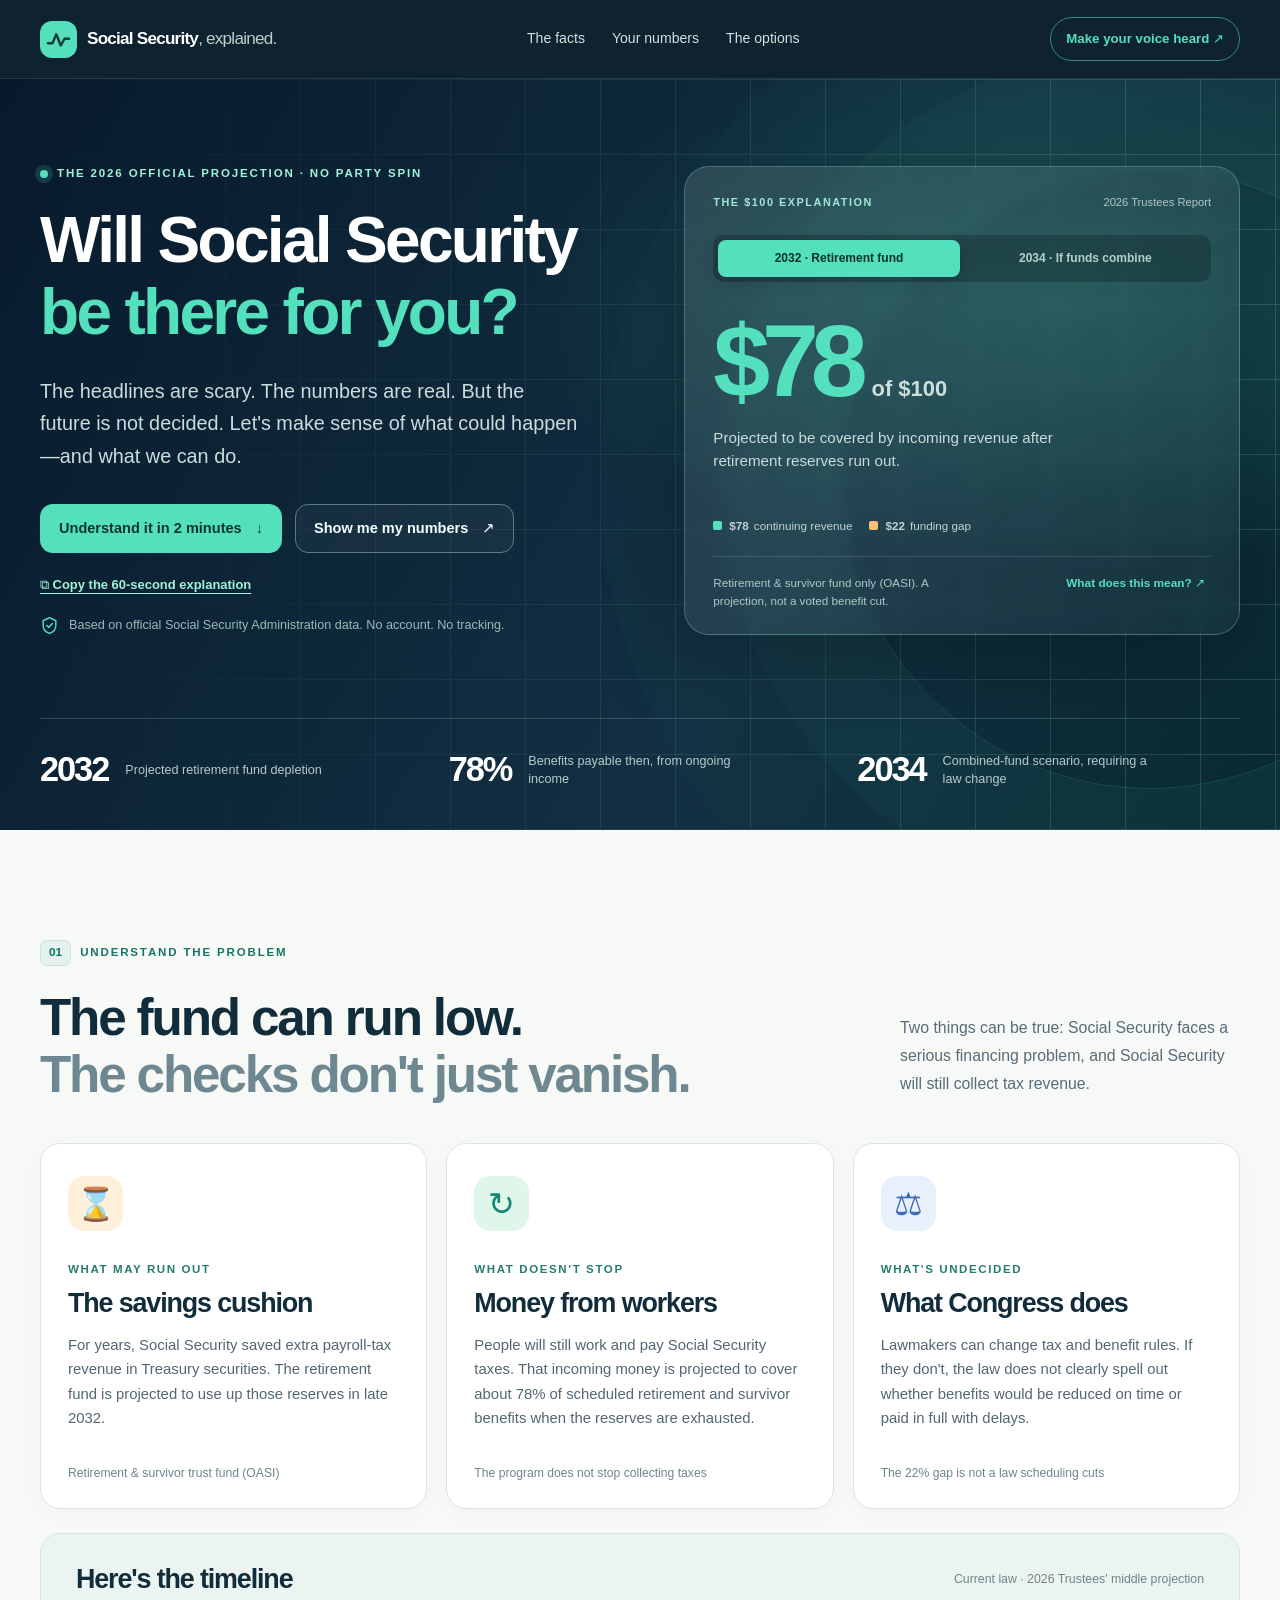
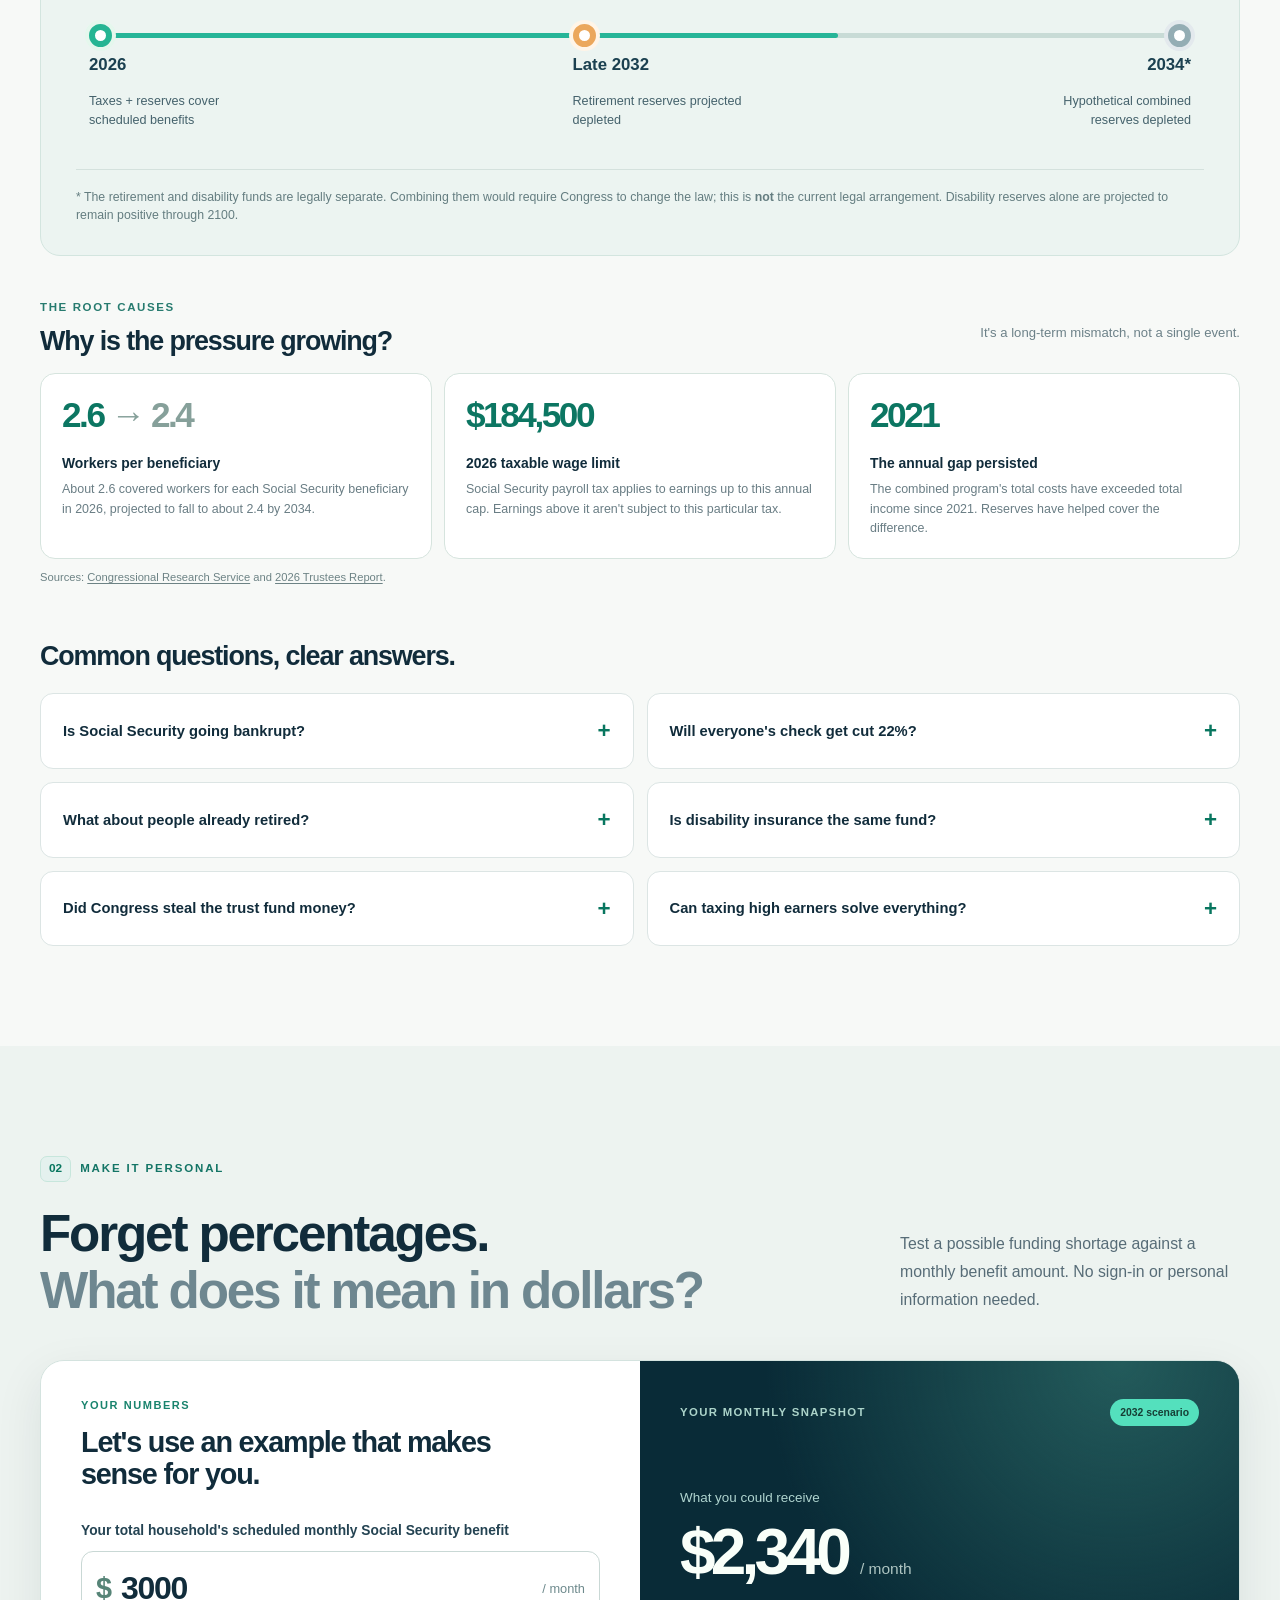
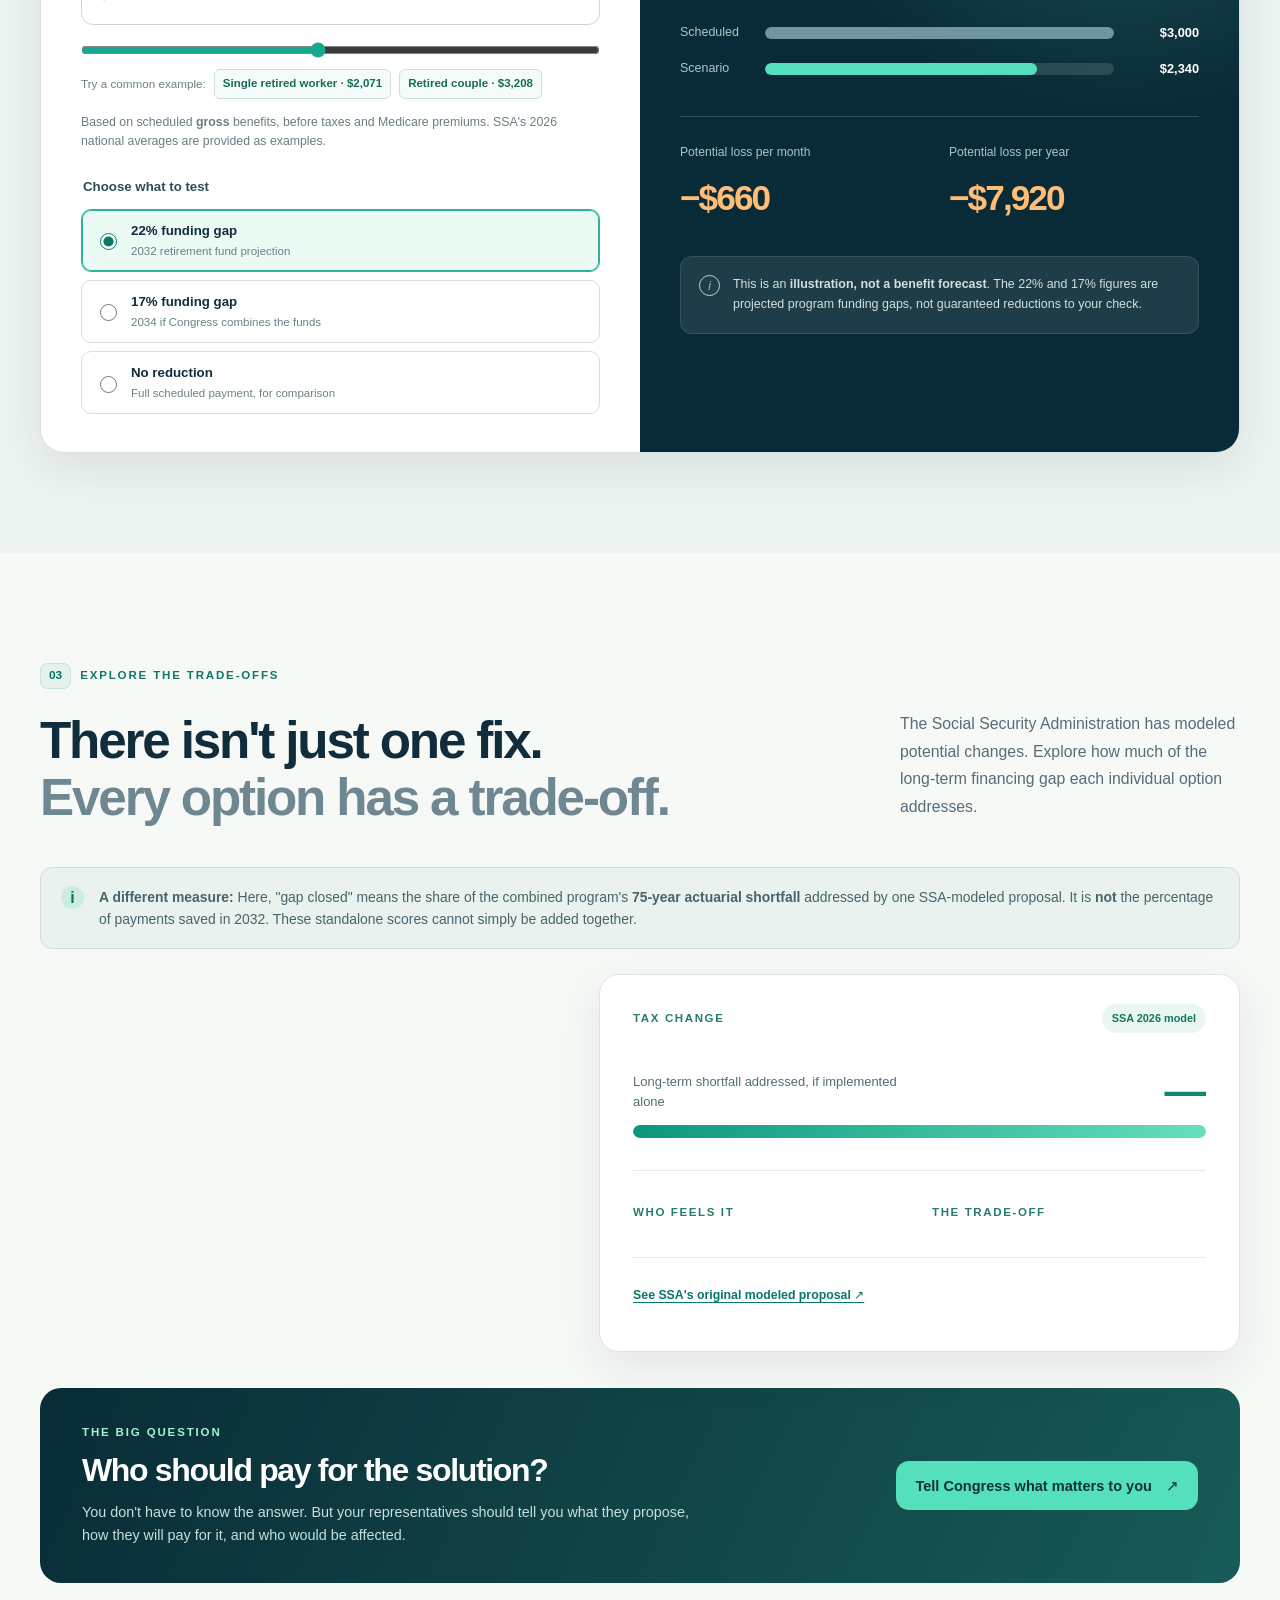
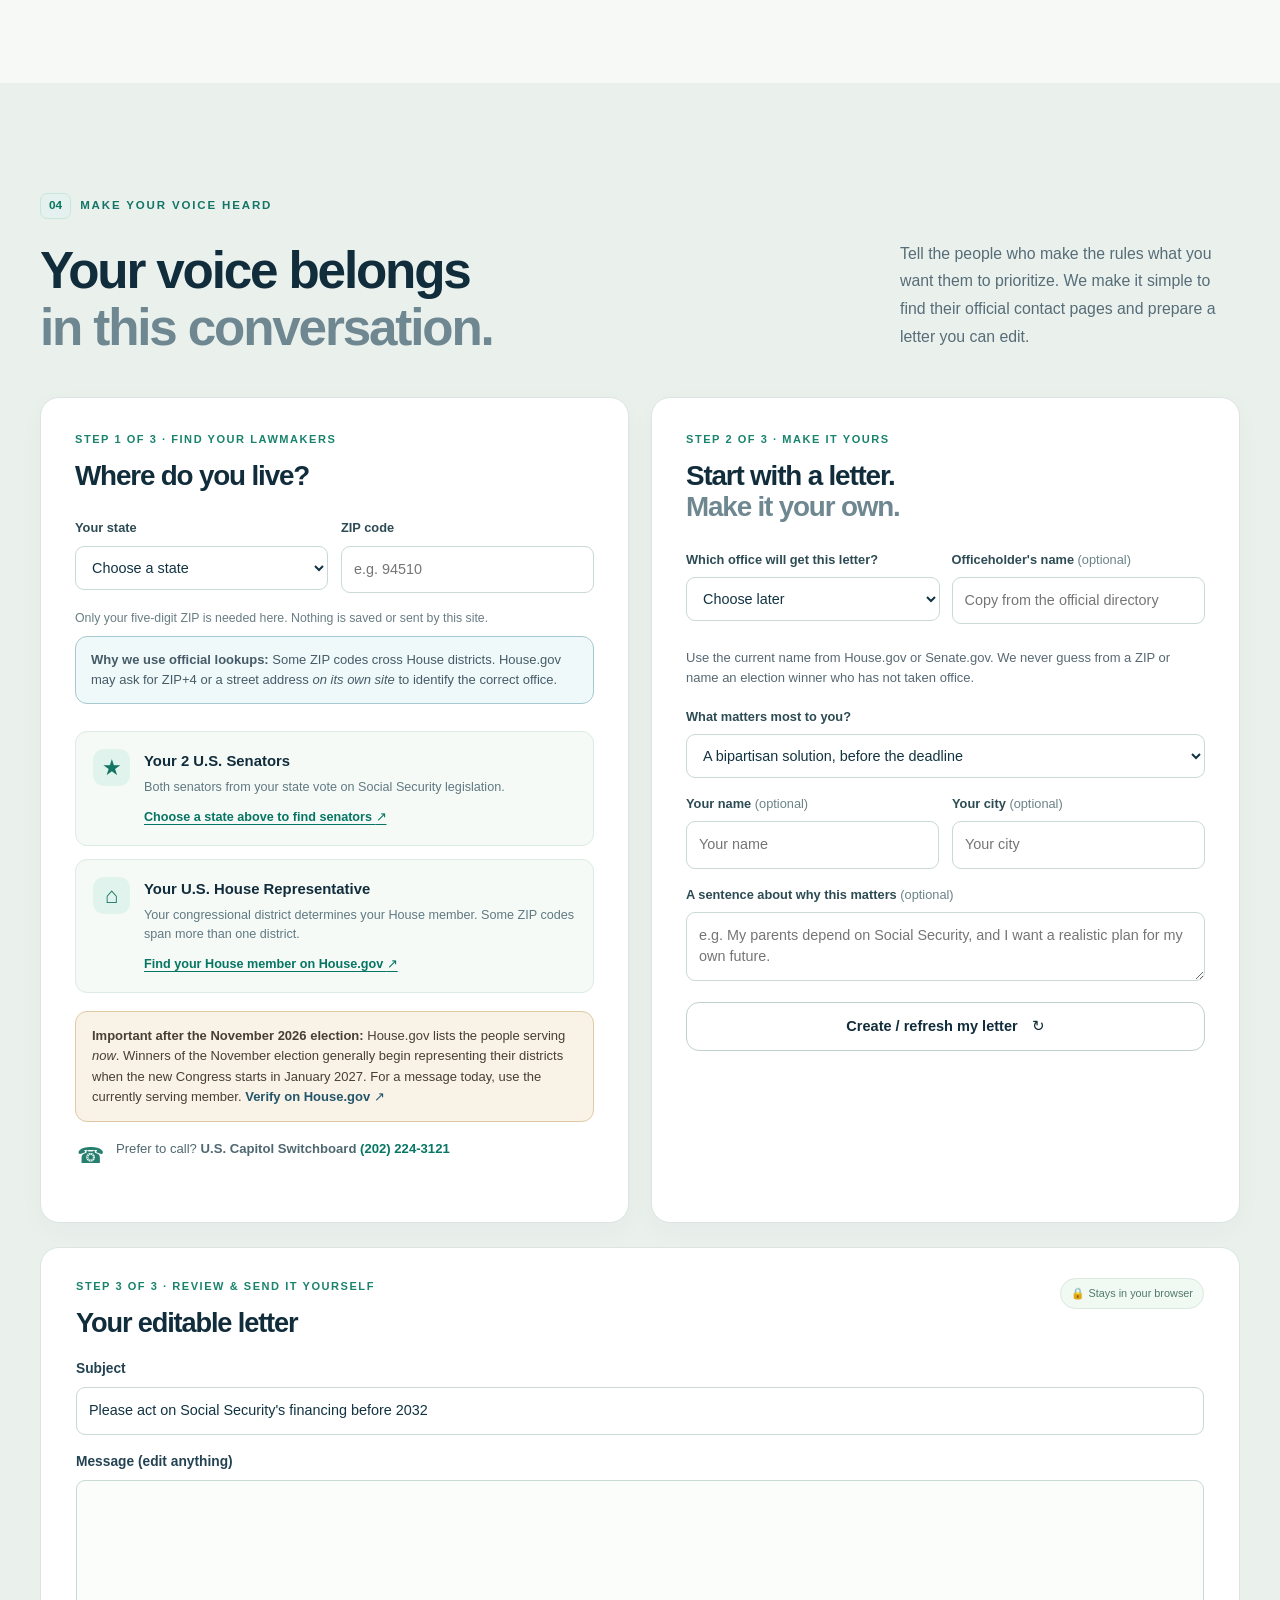
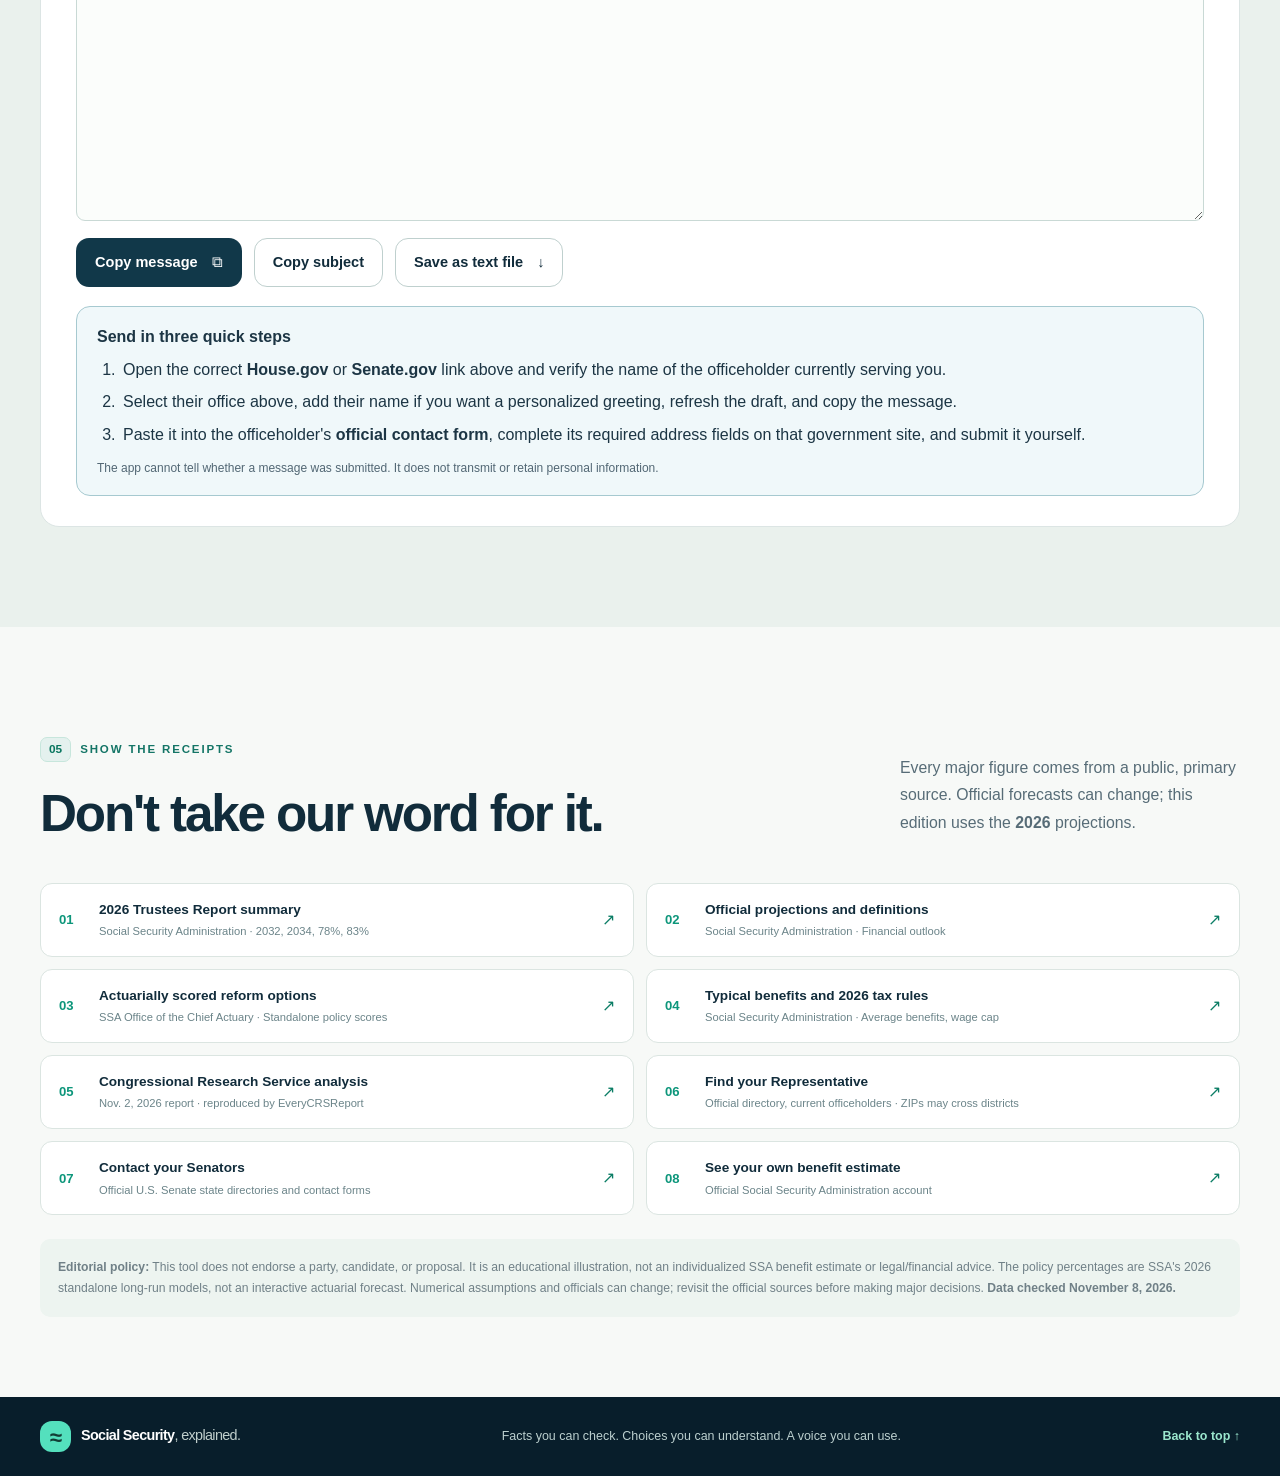
==== commit ca7b5009: "Make congressional outreach precise and accessible; test current-office lookup flow" ====
--- a/social-security-explained/index.html
+++ b/social-security-explained/index.html
@@ -25,6 +25,21 @@
 @media print{.site-header,.hero-actions,.hero-visual,.action-grid,.letter-actions,.site-footer,.bridge-banner,.policy-list{display:none!important}body{background:white;color:black}.section{padding:20px 0}.letter-editor{border:none;padding:0}.letter-editor textarea{min-height:600px}}
 
 @media(max-width:460px){.site-header .brand-quiet{display:none}.header-cta{font-size:.7rem;max-width:129px}}
+/* V1.1: Verified-officials contact flow, including election transition and ZIP boundary clarity. */
+.office-guide,.recipient-help,.current-congress-note{font-size:13px;line-height:1.55;color:#465b67}
+.office-guide{margin:8px 0 16px;padding:13px 15px;border:1px solid #a6c9d0;border-radius:12px;background:#eff9fa}
+.current-congress-note{margin-top:18px;padding:14px 16px;background:#f8f2e7;border:1px solid #e1caa3;border-radius:12px;color:#493f32}
+.current-congress-note a{font-weight:750;color:#24566b;text-underline-offset:3px}
+.recipient-row{display:grid;grid-template-columns:1fr 1fr;gap:12px;margin-bottom:8px}
+.recipient-row .field{min-width:0}
+.recipient-help{margin:0 0 18px;color:#576873}
+.send-checklist{border:1px solid #a6c9d0;background:#f0f8fa;border-radius:14px;margin-top:19px;padding:18px 20px;color:#1c3544}
+.send-checklist>strong{display:block;font-size:16px;margin-bottom:8px}
+.send-checklist ol{margin:0;padding-left:23px;line-height:1.6}
+.send-checklist li{padding-left:3px;margin:7px 0}
+.send-checklist p{margin:11px 0 0;font-size:12px;color:#526774}
+@media(max-width:760px){.recipient-row{grid-template-columns:1fr}}
+[hidden]{display:none!important}
 
 </style>
 </head>
@@ -102,12 +117,14 @@
     </section>
 
     <section id="action" class="section action-section" aria-labelledby="action-title"><div class="shell"><div class="section-heading"><div><div class="eyebrow"><span class="section-number">04</span> MAKE YOUR VOICE HEARD</div><h2 id="action-title">Your voice belongs<br><span class="muted-ink">in this conversation.</span></h2></div><p>Tell the people who make the rules what you want them to prioritize. We make it simple to find their official contact pages and prepare a letter you can edit.</p></div>
-      <div class="action-grid"><div class="action-finder"><div class="step-kicker">STEP 1 OF 3 · FIND YOUR LAWMAKERS</div><h3>Where do you live?</h3><div class="form-row"><div class="field"><label for="stateSelect">Your state</label><select id="stateSelect"><option value="">Choose a state</option></select></div><div class="field"><label for="zipInput">ZIP code</label><input id="zipInput" maxlength="5" inputmode="numeric" autocomplete="postal-code" placeholder="e.g. 94510" pattern="[0-9]{5}" aria-describedby="zipHelp"></div></div><div id="zipHelp" class="subtle">We don't ask for your street address or store your ZIP code.</div>
+      <div class="action-grid"><div class="action-finder"><div class="step-kicker">STEP 1 OF 3 · FIND YOUR LAWMAKERS</div><h3>Where do you live?</h3><div class="form-row"><div class="field"><label for="stateSelect">Your state</label><select id="stateSelect"><option value="">Choose a state</option></select></div><div class="field"><label for="zipInput">ZIP code</label><input id="zipInput" maxlength="5" inputmode="numeric" autocomplete="postal-code" placeholder="e.g. 94510" pattern="[0-9]{5}" aria-describedby="zipHelp"></div></div><div id="zipHelp" class="subtle">Only your five-digit ZIP is needed here. Nothing is saved or sent by this site.</div>
+          <p class="office-guide"><strong>Why we use official lookups:</strong> Some ZIP codes cross House districts. House.gov may ask for ZIP+4 or a street address <em>on its own site</em> to identify the correct office.</p>
           <div class="representative-links"><div class="official-contact"><span class="contact-icon" aria-hidden="true">★</span><div><strong id="senateHeading">Your 2 U.S. Senators</strong><p id="senateDescription">Both senators from your state vote on Social Security legislation.</p><a id="senateLink" href="https://www.senate.gov/senators/senators-contact.htm" target="_blank" rel="noopener noreferrer">Choose a state above to find senators <span aria-hidden="true">↗</span></a></div></div><div class="official-contact"><span class="contact-icon" aria-hidden="true">⌂</span><div><strong id="houseHeading">Your U.S. House Representative</strong><p id="houseDescription">Your congressional district determines your House member. Some ZIP codes span more than one district.</p><a id="houseLink" href="https://www.house.gov/representatives/find-your-representative" target="_blank" rel="noopener noreferrer">Find your House member on House.gov <span aria-hidden="true">↗</span></a><button type="button" class="copy-zip" id="copyZip" hidden>Copy ZIP for House.gov</button></div></div></div>
+          <div class="current-congress-note"><strong>Important after the November 2026 election:</strong> House.gov lists the people serving <em>now</em>. Winners of the November election generally begin representing their districts when the new Congress starts in January 2027. For a message today, use the currently serving member. <a href="https://www.house.gov/representatives/find-your-representative" target="_blank" rel="noopener noreferrer">Verify on House.gov ↗</a></div>
           <div class="phone-option"><span class="phone-icon" aria-hidden="true">☎</span><span>Prefer to call? <strong>U.S. Capitol Switchboard</strong> <a href="tel:+12022243121">(202) 224-3121</a></span></div>
         </div>
-        <div class="action-letter"><div class="step-kicker">STEP 2 OF 3 · MAKE IT YOURS</div><h3>Start with a letter.<br><span class="muted-ink">Make it your own.</span></h3><div class="field"><label for="letterApproach">What matters most to you?</label><select id="letterApproach"><option value="balanced">A bipartisan solution, before the deadline</option><option value="protect">Protect retirement and survivor benefits</option><option value="future">Fairness for younger and future workers</option><option value="accountable">A fiscally responsible, transparent plan</option></select></div><div class="form-row"><div class="field"><label for="senderName">Your name <span class="optional">(optional)</span></label><input id="senderName" autocomplete="name" placeholder="Your name"></div><div class="field"><label for="cityInput">Your city <span class="optional">(optional)</span></label><input id="cityInput" autocomplete="address-level2" placeholder="Your city"></div></div><div class="field"><label for="personalStory">A sentence about why this matters <span class="optional">(optional)</span></label><textarea id="personalStory" rows="2" placeholder="e.g. My parents depend on Social Security, and I want a realistic plan for my own future."></textarea></div><button class="btn btn-outline" id="draftLetter" type="button">Create / refresh my letter <span aria-hidden="true">↻</span></button></div>
-      </div><div class="letter-editor"><div class="letter-editor-header"><div><div class="step-kicker">STEP 3 OF 3 · REVIEW & SEND IT YOURSELF</div><h3>Your editable letter</h3></div><span class="privacy-chip">🔒 Stays in your browser</span></div><label for="letterSubject" class="input-label">Subject</label><input type="text" id="letterSubject" value="Please act on Social Security's financing before 2032"><label for="letterBody" class="input-label">Message (edit anything)</label><textarea id="letterBody" rows="13" spellcheck="true"></textarea><div class="letter-actions"><button type="button" class="btn btn-dark" id="copyLetter">Copy message <span aria-hidden="true">⧉</span></button><button type="button" class="btn btn-outline" id="copySubject">Copy subject</button><button type="button" class="btn btn-outline" id="downloadLetter">Save as text file <span aria-hidden="true">↓</span></button><span class="letter-status" id="letterStatus" role="status" aria-live="polite"></span></div><p class="letter-help"><strong>How to send:</strong> Open your senators' or representative's official contact page above. Paste your letter into their form, fill in any address details they require, and submit. We don't send messages or collect your information.</p></div>
+        <div class="action-letter"><div class="step-kicker">STEP 2 OF 3 · MAKE IT YOURS</div><h3>Start with a letter.<br><span class="muted-ink">Make it your own.</span></h3><div class="recipient-row"><div class="field"><label for="recipientOffice">Which office will get this letter?</label><select id="recipientOffice"><option value="general">Choose later</option><option value="senator">U.S. Senator</option><option value="representative">U.S. House Representative</option><option value="delegate">House Delegate / Resident Commissioner</option></select></div><div class="field"><label for="recipientName">Officeholder's name <span class="optional">(optional)</span></label><input id="recipientName" maxlength="120" autocomplete="off" placeholder="Copy from the official directory" aria-describedby="recipientHelp"></div></div><p id="recipientHelp" class="recipient-help">Use the current name from House.gov or Senate.gov. We never guess from a ZIP or name an election winner who has not taken office.</p><div class="field"><label for="letterApproach">What matters most to you?</label><select id="letterApproach"><option value="balanced">A bipartisan solution, before the deadline</option><option value="protect">Protect retirement and survivor benefits</option><option value="future">Fairness for younger and future workers</option><option value="accountable">A fiscally responsible, transparent plan</option></select></div><div class="form-row"><div class="field"><label for="senderName">Your name <span class="optional">(optional)</span></label><input id="senderName" autocomplete="name" placeholder="Your name"></div><div class="field"><label for="cityInput">Your city <span class="optional">(optional)</span></label><input id="cityInput" autocomplete="address-level2" placeholder="Your city"></div></div><div class="field"><label for="personalStory">A sentence about why this matters <span class="optional">(optional)</span></label><textarea id="personalStory" rows="2" placeholder="e.g. My parents depend on Social Security, and I want a realistic plan for my own future."></textarea></div><button class="btn btn-outline" id="draftLetter" type="button">Create / refresh my letter <span aria-hidden="true">↻</span></button></div>
+      </div><div class="letter-editor"><div class="letter-editor-header"><div><div class="step-kicker">STEP 3 OF 3 · REVIEW & SEND IT YOURSELF</div><h3>Your editable letter</h3></div><span class="privacy-chip">🔒 Stays in your browser</span></div><label for="letterSubject" class="input-label">Subject</label><input type="text" id="letterSubject" value="Please act on Social Security's financing before 2032"><label for="letterBody" class="input-label">Message (edit anything)</label><textarea id="letterBody" rows="13" spellcheck="true"></textarea><div class="letter-actions"><button type="button" class="btn btn-dark" id="copyLetter">Copy message <span aria-hidden="true">⧉</span></button><button type="button" class="btn btn-outline" id="copySubject">Copy subject</button><button type="button" class="btn btn-outline" id="downloadLetter">Save as text file <span aria-hidden="true">↓</span></button><span class="letter-status" id="letterStatus" role="status" aria-live="polite"></span></div><div class="send-checklist"><strong>Send in three quick steps</strong><ol><li>Open the correct <strong>House.gov</strong> or <strong>Senate.gov</strong> link above and verify the name of the officeholder currently serving you.</li><li>Select their office above, add their name if you want a personalized greeting, refresh the draft, and copy the message.</li><li>Paste it into the officeholder's <strong>official contact form</strong>, complete its required address fields on that government site, and submit it yourself.</li></ol><p>The app cannot tell whether a message was submitted. It does not transmit or retain personal information.</p></div></div>
     </div></section>
 
     <section id="sources" class="section shell sources-section" aria-labelledby="sources-title"><div class="section-heading"><div><div class="eyebrow"><span class="section-number">05</span> SHOW THE RECEIPTS</div><h2 id="sources-title">Don't take our word for it.</h2></div><p>Every major figure comes from a public, primary source. Official forecasts can change; this edition uses the <strong>2026</strong> projections.</p></div><div class="sources-list">
@@ -116,7 +133,7 @@
       <a href="https://www.ssa.gov/OACT/solvency/provisions/summary.html" target="_blank" rel="noopener noreferrer"><span><b>03</b><strong>Actuarially scored reform options</strong><small>SSA Office of the Chief Actuary · Standalone policy scores</small></span><span aria-hidden="true">↗</span></a>
       <a href="https://www.ssa.gov/cola/factsheets/2026.html" target="_blank" rel="noopener noreferrer"><span><b>04</b><strong>Typical benefits and 2026 tax rules</strong><small>Social Security Administration · Average benefits, wage cap</small></span><span aria-hidden="true">↗</span></a>
       <a href="https://www.everycrsreport.com/reports/R49500.html" target="_blank" rel="noopener noreferrer"><span><b>05</b><strong>Congressional Research Service analysis</strong><small>Nov. 2, 2026 report · reproduced by EveryCRSReport</small></span><span aria-hidden="true">↗</span></a>
-      <a href="https://www.house.gov/representatives/find-your-representative" target="_blank" rel="noopener noreferrer"><span><b>06</b><strong>Find your Representative</strong><small>Official U.S. House of Representatives directory</small></span><span aria-hidden="true">↗</span></a>
+      <a href="https://www.house.gov/representatives/find-your-representative" target="_blank" rel="noopener noreferrer"><span><b>06</b><strong>Find your Representative</strong><small>Official directory, current officeholders · ZIPs may cross districts</small></span><span aria-hidden="true">↗</span></a>
       <a href="https://www.senate.gov/senators/senators-contact.htm" target="_blank" rel="noopener noreferrer"><span><b>07</b><strong>Contact your Senators</strong><small>Official U.S. Senate state directories and contact forms</small></span><span aria-hidden="true">↗</span></a>
       <a href="https://www.ssa.gov/myaccount/" target="_blank" rel="noopener noreferrer"><span><b>08</b><strong>See your own benefit estimate</strong><small>Official Social Security Administration account</small></span><span aria-hidden="true">↗</span></a>
     </div><p class="source-disclaimer"><strong>Editorial policy:</strong> This tool does not endorse a party, candidate, or proposal. It is an educational illustration, not an individualized SSA benefit estimate or legal/financial advice. The policy percentages are SSA's 2026 standalone long-run models, not an interactive actuarial forecast. Numerical assumptions and officials can change; revisit the official sources before making major decisions. <strong>Data checked November 8, 2026.</strong></p></section>
@@ -188,9 +205,15 @@
 
   function renderFunding(mode){
     const combined = mode === 'combined', payable = combined ? 83 : 78;
-    $('payableAmount').textContent = '$' + payable;
-    $('coveredLegend').textContent = '$' + payable;
-    $('gapLegend').textContent = '$' + (100-payable);
+    $('payableAmount').textContent = '
+</body>
+</html> + payable;
+    $('coveredLegend').textContent = '
+</body>
+</html> + payable;
+    $('gapLegend').textContent = '
+</body>
+</html> + (100-payable);
     $('fundHeadline').textContent = combined
       ? 'Projected to be covered in 2034 only if Congress first combines the retirement and disability funds.'
       : 'Projected to be covered by incoming revenue after retirement reserves run out.';
@@ -293,6 +316,10 @@
     const name=$('senderName').value.trim();
     const personal=$('personalStory').value.trim();
     const view=$('letterApproach').value;
+    const office=$('recipientOffice').value;
+    const officeName=$('recipientName').value.replace(/[\r\n\t]+/g,' ').replace(/\s+/g,' ').trim().slice(0,120);
+    const titles={senator:'Senator',representative:'Representative',delegate:'Delegate / Resident Commissioner'};
+    const salutation=(officeName&&titles[office])?`Dear ${titles[office]} ${officeName},`:'Dear Member of Congress,';
     const openings={
       balanced:'I am asking you to work across party lines on an actionable Social Security financing agreement before the projected 2032 retirement trust fund depletion date. Please explain which mix of revenue and benefit changes you support, and what that mix means for current and future beneficiaries.',
       protect:'Please prioritize protecting retirement and survivor benefits, especially for people who depend on them for essentials. I would like to know how you would fund those commitments sustainably without sudden reductions for current beneficiaries.',
@@ -301,7 +328,7 @@
     };
     $('letterSubject').value="Please act on Social Security's financing before 2032";
     const lines=[
-      'Dear Member of Congress,','',
+      salutation,'',
       `I am a constituent${location?' in '+location:''}. ${openings[view]||openings.balanced}`,'',
       'According to the Social Security Administration\'s 2026 Trustees Report, the retirement and survivor trust fund is projected to exhaust its reserves in late 2032. Continuing income would then be sufficient to cover only about 78% of scheduled benefits. This is a financing projection, not an enacted across-the-board benefit cut.',''
     ];
@@ -351,6 +378,7 @@
     $('zipInput').addEventListener('input',()=>{$('zipInput').value=$('zipInput').value.replace(/[^0-9]/g,'').slice(0,5);renderStateLinks();});
     $('copyZip').addEventListener('click',async()=>{const ok=await copyText($('zipInput').value);$('letterStatus').textContent=ok?'ZIP code copied. Paste it on House.gov.':'Could not copy ZIP. Enter it on House.gov.';});
     $('draftLetter').addEventListener('click',createDraft);
+    ['recipientOffice','recipientName'].forEach(id=>$(id).addEventListener('change',()=>{$('letterStatus').textContent='Click Create / refresh my letter to use the selected office.';}));
     $('copyLetter').addEventListener('click',async()=>{const ok=await copyText($('letterBody').value);$('letterStatus').textContent=ok?'Message copied. Paste it into your representative’s contact form.':'Copy not available in this browser. Select the letter and copy it manually.';});
     $('copySubject').addEventListener('click',async()=>{const ok=await copyText($('letterSubject').value);$('letterStatus').textContent=ok?'Subject copied.':'Copy not available; select the subject and copy it manually.';});
     $('shareFacts').addEventListener('click',async()=>{
@@ -364,7 +392,6 @@
   window.SSExplained={calculateExtraTax,policies:policies.map(p=>({id:p.id,percent:p.percent})),fmt};
   if(document.readyState==='loading')document.addEventListener('DOMContentLoaded',init);else init();
 })();
-
 </script>
 </body>
 </html>
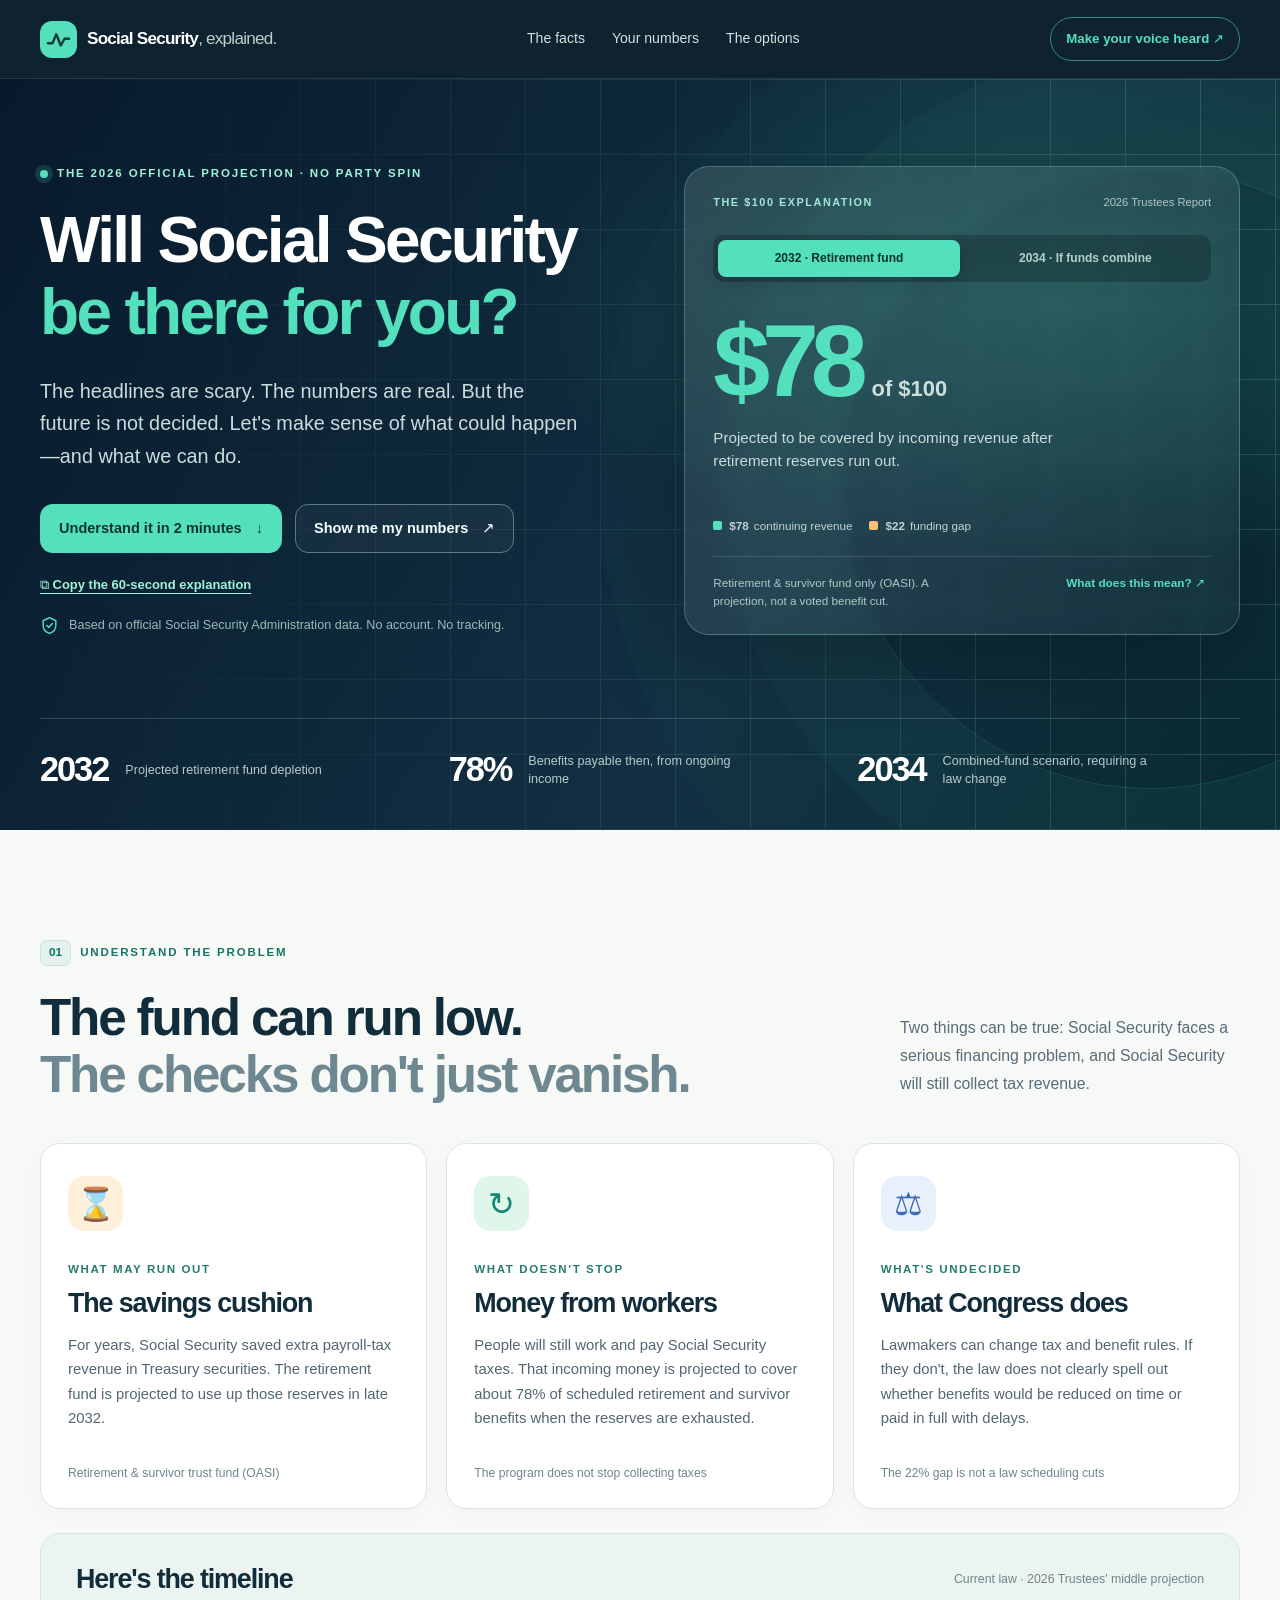
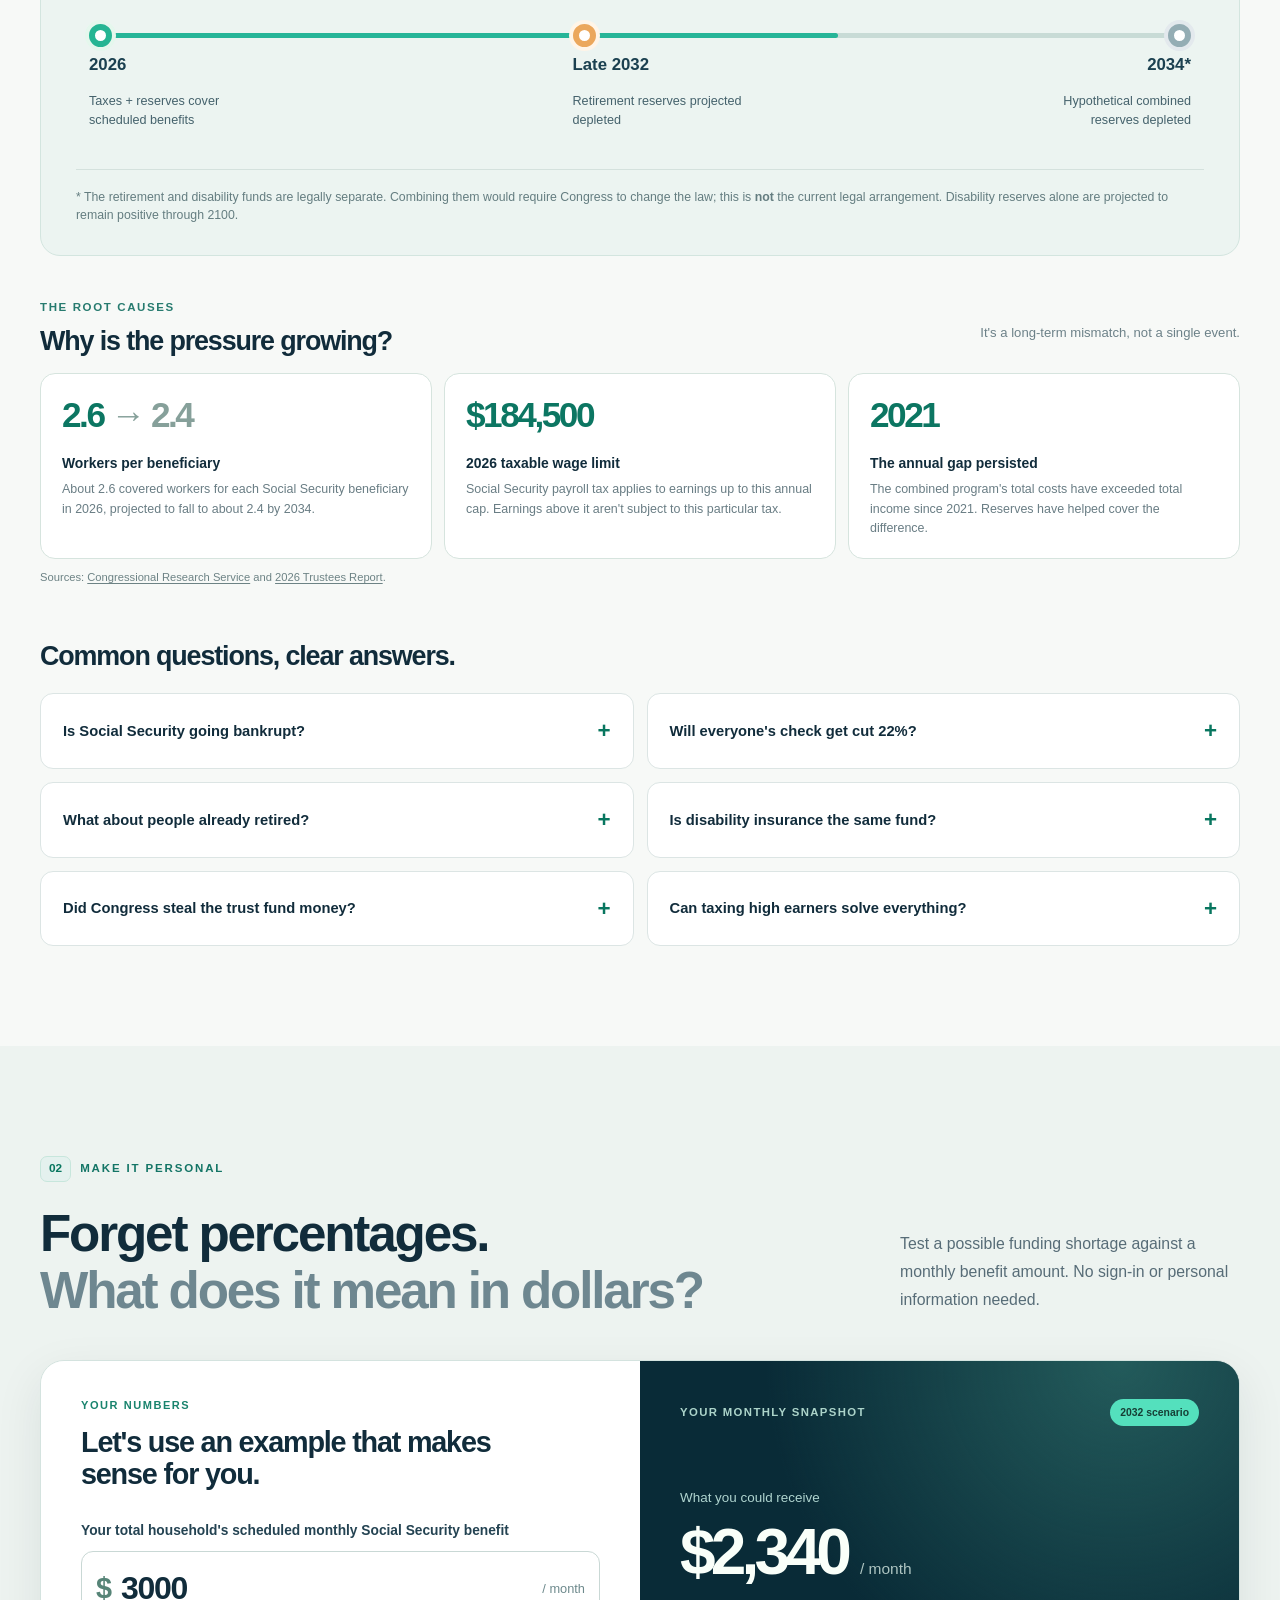
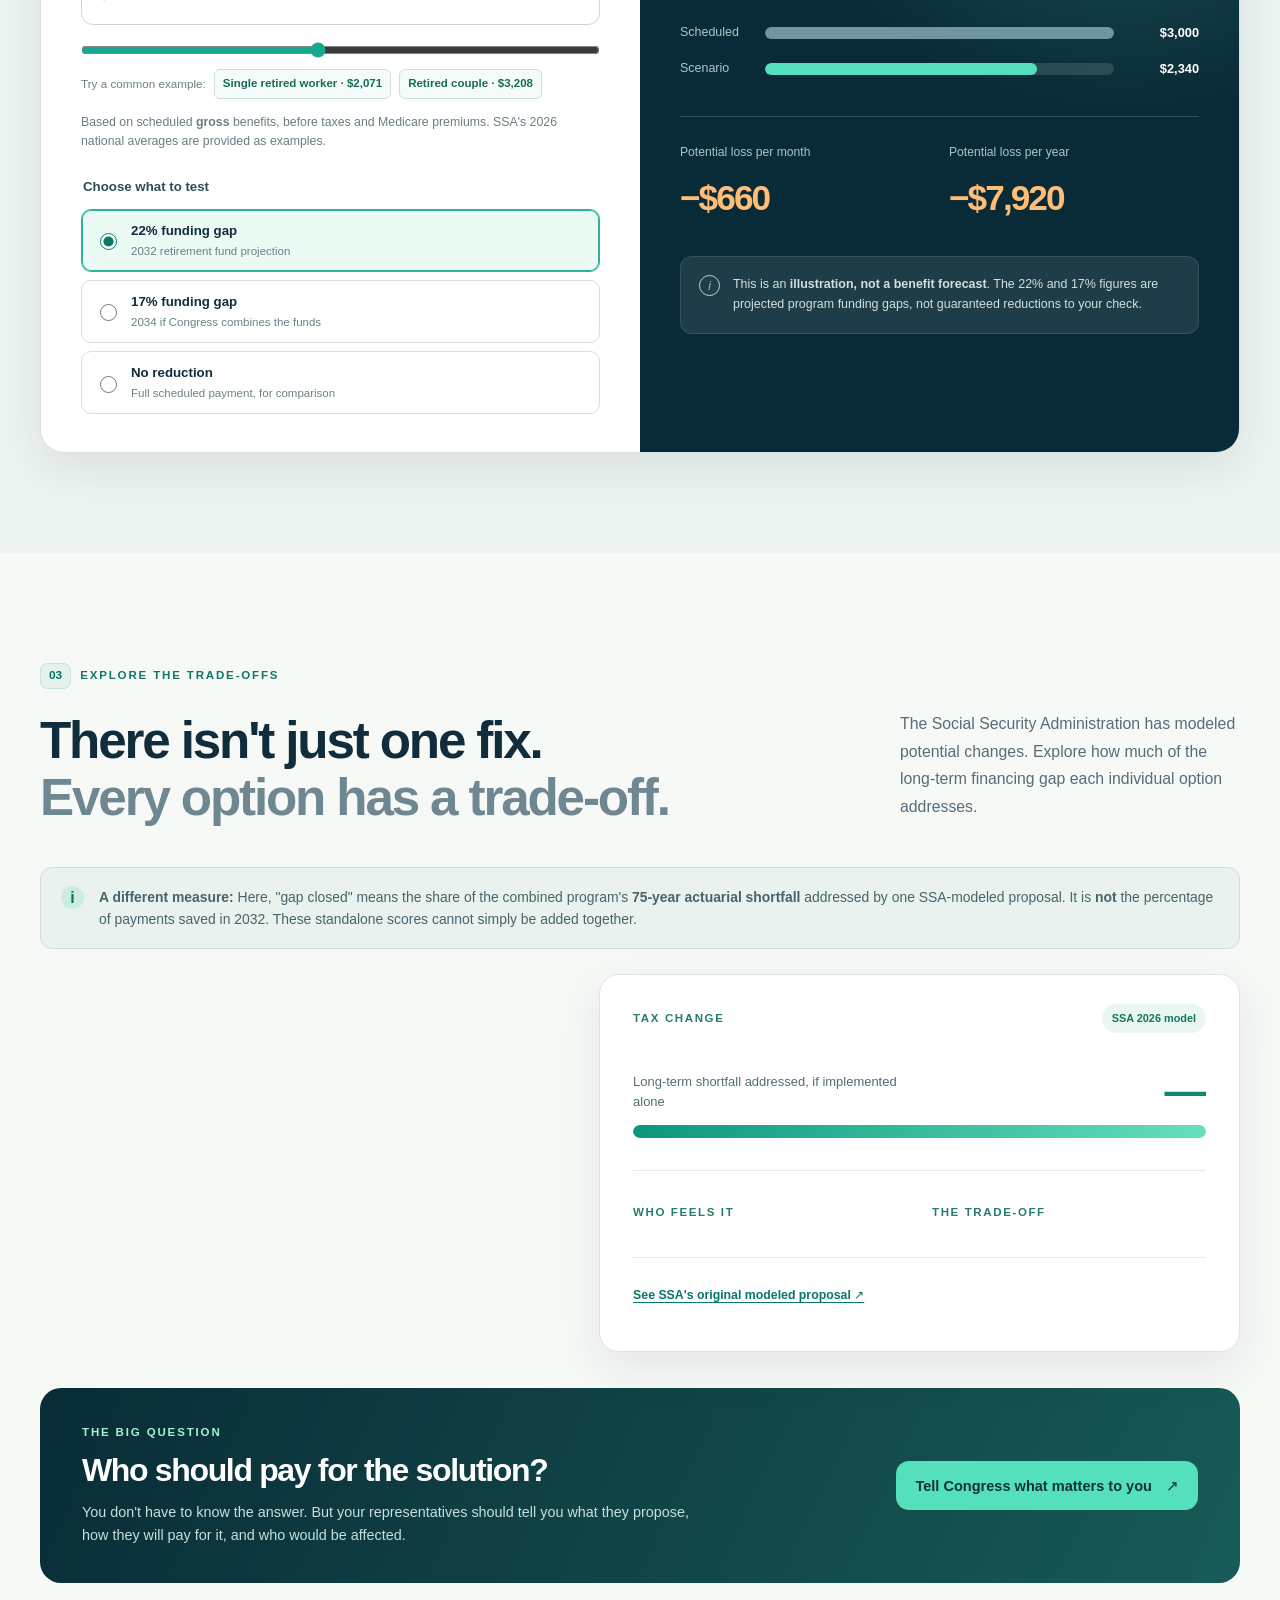
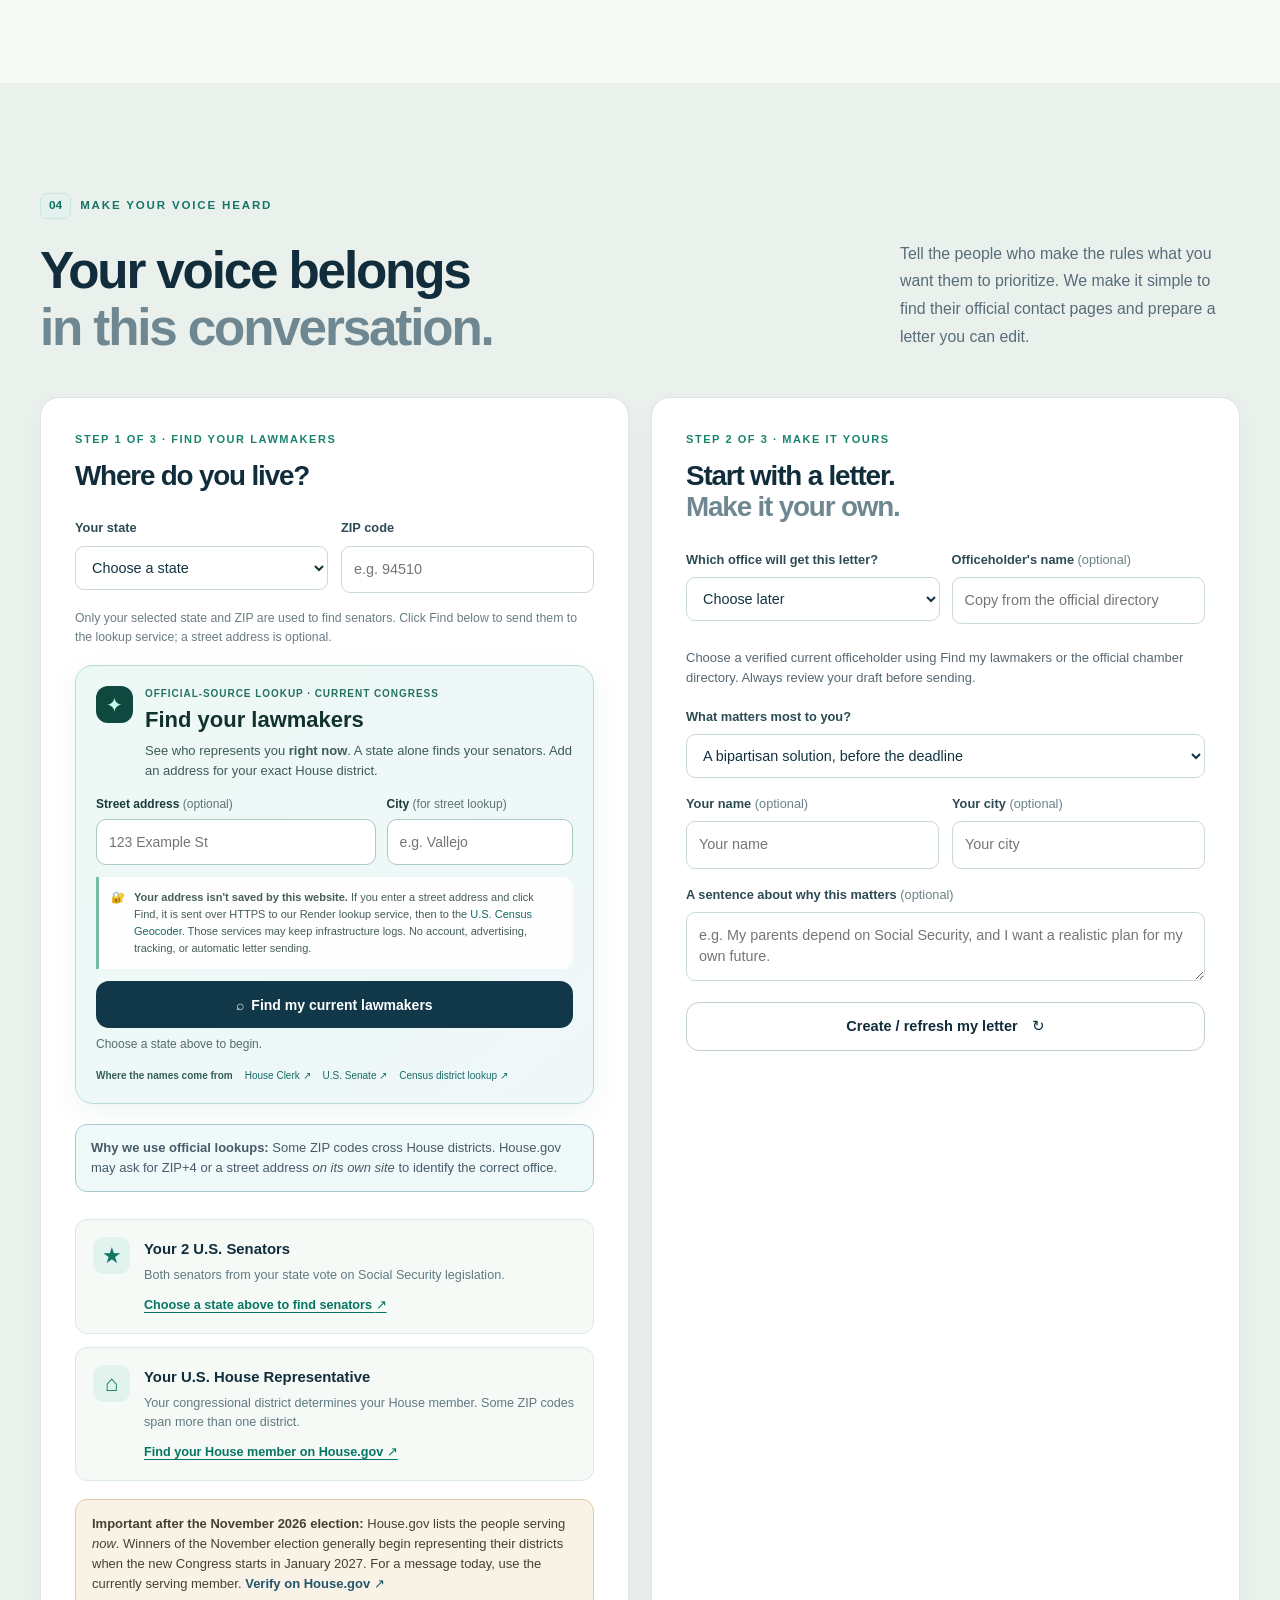
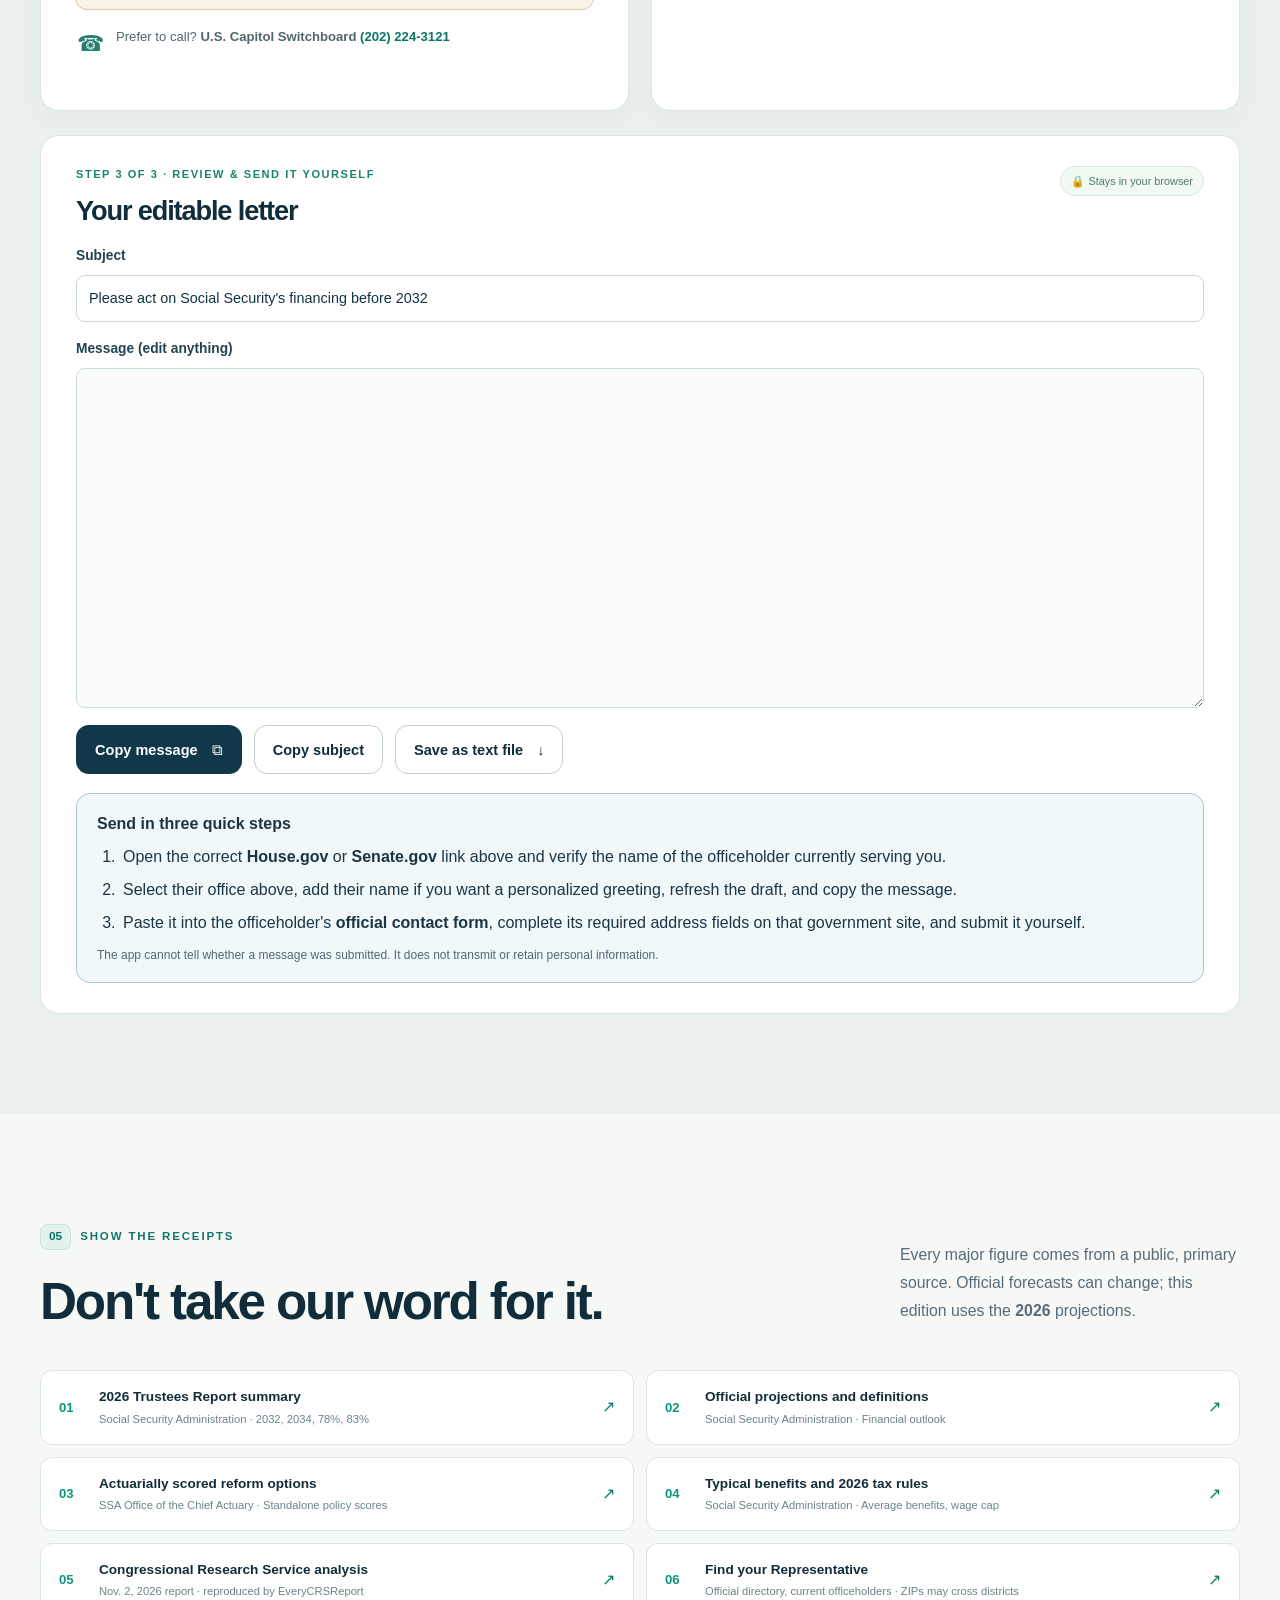
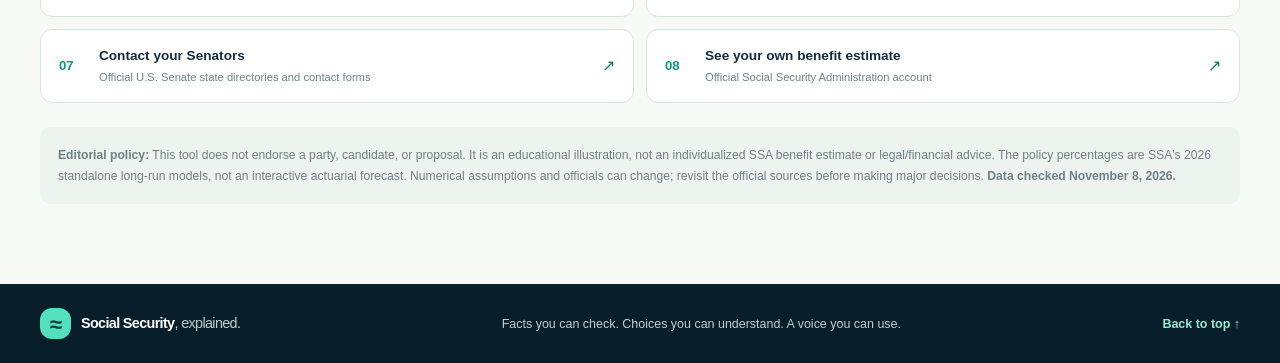
==== commit 41f2dfb8: "Ship official-source Congress finder, Census district verification, and privacy-gated outreach" ====
--- a/social-security-explained/index.html
+++ b/social-security-explained/index.html
@@ -393,5 +393,293 @@
   if(document.readyState==='loading')document.addEventListener('DOMContentLoaded',init);else init();
 })();
 </script>
+
+<style>
+/* Social Security Explained v1.2 — official-source constituent finder */
+.verified-finder{margin:18px 0 20px;background:linear-gradient(140deg,#edf9f5,#eff7fa);border:1px solid #b8dbd3;border-radius:18px;padding:20px;box-shadow:0 8px 30px rgba(17,65,70,.06)}
+.verified-finder-heading{display:flex;align-items:flex-start;gap:12px}
+.verified-mark{display:grid;place-items:center;flex:0 0 37px;height:37px;background:#0f483f;color:#c5fce8;border-radius:12px;font-size:20px}
+.verified-kicker{font-size:10px;font-weight:850;letter-spacing:.095em;color:#247261;margin:0 0 5px}
+.verified-finder h4{font-size:clamp(18px,2.2vw,22px);line-height:1.25;color:#12332c;margin:0 0 7px}
+.verified-finder-heading p{font-size:13px;line-height:1.55;color:#3d5b56;margin:0 0 14px}
+.verified-form{display:grid;grid-template-columns:1.5fr 1fr;gap:11px;align-items:end}
+.verified-field label{display:block;font-size:12px;font-weight:750;color:#193b3b;margin:0 0 6px}
+.verified-field label span{font-weight:450;color:#5e7374}
+.verified-field input{width:100%;max-width:100%;padding:13px 12px;border:1px solid #aacac7;border-radius:10px;background:#fff;color:#1c3a43;font-size:14px;line-height:1.3}
+.verified-field input:focus-visible{outline:3px solid #65c7aa;outline-offset:2px}
+.verified-privacy{display:flex;gap:9px;align-items:flex-start;background:#fdfefd;border-left:3px solid #73bca9;border-radius:0 10px 10px 0;padding:12px;margin:12px 0;color:#455e5b;font-size:11px;line-height:1.55}
+.verified-privacy a,.finder-sources a{color:#166b65;text-underline-offset:2px;overflow-wrap:anywhere}
+.finder-consent{display:flex;gap:10px;align-items:flex-start;margin:10px 0;padding:10px 12px;border:1px solid #b5d0c9;border-radius:9px;background:#f4faf8;color:#284b47;font-size:12px;line-height:1.5;cursor:pointer}
+.finder-consent input{accent-color:#006e52;min-width:18px;min-height:18px;margin-top:1px}
+.finder-controls{display:grid;gap:8px;align-items:center}
+.verified-finder .finder-button{font-size:14px;line-height:1.3;min-height:47px;width:100%;justify-content:center;display:flex;gap:7px;align-items:center}
+.verified-finder .finder-button:disabled{opacity:.65;cursor:wait}
+#finderStatus{font-size:12px;line-height:1.45;color:#536d65}
+#finderStatus.finder-error{color:#a43e2c;font-weight:750}
+#finderStatus.finder-success{color:#156749;font-weight:750}
+.finder-results{margin-top:17px;border-top:1px solid #c4d9d3;padding-top:14px}
+.verified-results-intro h5{font-size:17px;color:#143830;margin:0 0 3px}
+.verified-results-intro p{font-size:11px;color:#506c64;margin:0 0 13px}
+.verified-card-grid{display:grid;grid-template-columns:repeat(auto-fit,minmax(min(100%,235px),1fr));gap:10px}
+.verified-official{padding:13px;border:1px solid #c1d5ce;background:#fff;border-radius:12px;min-width:0}
+.verified-official-top{display:flex;justify-content:space-between;gap:5px;align-items:flex-start}
+.verified-role{font-size:10px;text-transform:uppercase;letter-spacing:.075em;color:#57776e;font-weight:800}
+.verified-official h5{font-size:16px;line-height:1.26;color:#17362e;margin:5px 0 4px;overflow-wrap:anywhere}
+.verified-district{font-size:11px;color:#527168;margin:0 0 6px}
+.verified-source-mark{flex:0 0 auto;background:#e8f5e8;border-radius:6px;padding:3px 5px;font-size:8px;font-weight:800;letter-spacing:.015em;color:#2a6657}
+.verified-official-actions{display:flex;gap:9px;align-items:center;flex-wrap:wrap;padding-top:9px;border-top:1px solid #e8efed;margin-top:9px}
+.finder-official-link{color:#166557;font-size:12px;font-weight:650;text-underline-offset:2px;overflow-wrap:anywhere}
+.finder-use{border:1px solid #206a55;background:#11483f;color:#f5fefa;border-radius:8px;padding:9px 10px;font-size:12px;font-weight:750;cursor:pointer;min-height:39px}
+.finder-use:focus-visible,.finder-button:focus-visible{outline:3px solid #ffc781;outline-offset:3px}
+.finder-use:hover{background:#0b6652}
+.finder-fallback{border:1px solid #e7d6ab;background:#fff9ea;color:#614e27;border-radius:10px;padding:12px;margin-top:10px;font-size:12px;line-height:1.55}
+.finder-fallback p{margin:0 0 6px}
+.finder-warning{color:#915d24;background:#fff9ee;padding:10px;font-size:12px;border-radius:10px}
+.verified-final-note{font-size:11px;line-height:1.5;color:#576b65;margin:12px 0 0}
+.finder-sources{display:flex;flex-wrap:wrap;gap:7px 12px;align-items:center;margin-top:15px;font-size:10px;line-height:1.4;color:#4a6b63}
+.finder-sources strong{color:#345f54}
+.verified-finder [hidden]{display:none!important}
+@media(max-width:860px){.verified-form{grid-template-columns:1fr}}
+@media(max-width:450px){.verified-finder{padding:14px 12px}.verified-finder-heading{gap:9px}.verified-mark{width:32px;flex-basis:32px;height:32px}.verified-source-mark{font-size:7px}.verified-official-actions{align-items:stretch}.finder-use{width:100%}}
+@media(prefers-reduced-motion:reduce){.verified-finder *{scroll-behavior:auto!important;transition:none!important}}
+</style>
+<script>
+/* Social Security, Explained — verified-constituent finder v1.2.
+   No analytics, cookies, localStorage or URL address parameters. Names come from
+   official US House Clerk and US Senate feeds; House geography from US Census.
+   User consents before full street address is sent to Census via lookup service.
+*/
+(() => {
+  'use strict';
+  const API = 'https://social-security-civic-lookup.onrender.com/api/lookup';
+  const HOUSE = 'https://www.house.gov/representatives/find-your-representative';
+  const SENATE = 'https://www.senate.gov/senators/contact/';
+  const byId = id => document.getElementById(id);
+  let requestController = null;
+  let requestNumber = 0;
+
+  const markup = `
+  <section class="verified-finder" aria-labelledby="verified-finder-title" id="verified-finder">
+    <div class="verified-finder-heading"><span class="verified-mark" aria-hidden="true">✦</span><div><div class="verified-kicker">OFFICIAL-SOURCE LOOKUP · CURRENT CONGRESS</div><h4 id="verified-finder-title">Find your lawmakers</h4><p>See who represents you <strong>right now</strong>. A state alone finds your senators. Add an address for your exact House district.</p></div></div>
+    <div class="verified-form">
+      <div class="verified-field"><label for="finderStreet">Street address <span>(optional)</span></label><input id="finderStreet" type="text" maxlength="110" placeholder="123 Example St" autocomplete="street-address" aria-describedby="finderPrivacy"></div>
+      <div class="verified-field"><label for="finderCity">City <span>(for street lookup)</span></label><input id="finderCity" type="text" maxlength="75" autocomplete="address-level2" placeholder="e.g. Vallejo"></div>
+    </div>
+    <div class="verified-privacy" id="finderPrivacy"><span aria-hidden="true">🔐</span><div><strong>Your address isn't saved by this website.</strong> If you enter a street address and click Find, it is sent over HTTPS to our Render lookup service, then to the <a href="https://geocoding.geo.census.gov/geocoder/Geocoding_Services_API.html" target="_blank" rel="noopener noreferrer">U.S. Census Geocoder</a>. Those services may keep infrastructure logs. No account, advertising, tracking, or automatic letter sending.</div></div>
+    <label class="finder-consent" id="finderConsentWrap" hidden><input type="checkbox" id="finderConsent"><span>I agree to send this address to the lookup service and Census for a one-time district match.</span></label>
+    <div class="finder-controls"><button type="button" id="finderLookup" class="btn btn-dark finder-button"><span aria-hidden="true">⌕</span> Find my current lawmakers</button><span id="finderStatus" role="status" aria-live="polite">Choose a state above to begin.</span></div>
+    <div id="finderResults" class="finder-results" aria-label="Current congressional officials" aria-live="polite" hidden></div>
+    <div class="finder-sources"><strong>Where the names come from</strong><a target="_blank" rel="noopener noreferrer" href="https://clerk.house.gov/xml/lists/MemberData.xml">House Clerk ↗</a><a target="_blank" rel="noopener noreferrer" href="https://www.senate.gov/general/contact_information/senators_cfm.xml">U.S. Senate ↗</a><a target="_blank" rel="noopener noreferrer" href="https://geocoding.geo.census.gov/geocoder/Geocoding_Services_API.html">Census district lookup ↗</a></div>
+  </section>`;
+
+  function officialLink(href, chamber) {
+    try {
+      const u = new URL(href);
+      const host = u.hostname.toLowerCase();
+      if (u.protocol !== 'https:' || u.username || u.password || u.port) return null;
+      if (chamber === 'house' && (host === 'www.house.gov' || host.endsWith('.house.gov'))) return u.href;
+      if (chamber === 'senate' && (host === 'www.senate.gov' || host.endsWith('.senate.gov'))) return u.href;
+    } catch (_) { /* unsafe or malformed URL */ }
+    return null;
+  }
+
+  function makeLink(label, url) {
+    const a = document.createElement('a');
+    a.textContent = label;
+    a.href = url;
+    a.target = '_blank';
+    a.rel = 'noopener noreferrer';
+    a.className = 'finder-official-link';
+    return a;
+  }
+
+  function makeCard(person) {
+    const { name, kind, district, official_url, official_url_kind, phone } = person;
+    const chamber = kind === 'senator' ? 'senate' : 'house';
+    const card = document.createElement('article');
+    card.className = 'verified-official';
+    const top = document.createElement('div');
+    top.className = 'verified-official-top';
+    const text = document.createElement('div');
+    const role = document.createElement('div');
+    role.className = 'verified-role';
+    role.textContent = kind === 'senator' ? 'U.S. Senator' : kind === 'delegate' ? (person.state === 'PR' ? 'Resident Commissioner' : 'House Delegate') : 'U.S. Representative';
+    const heading = document.createElement('h5');
+    heading.textContent = name;
+    text.append(role, heading);
+    if (Number.isInteger(district)) {
+      const sub = document.createElement('p');
+      sub.className = 'verified-district';
+      sub.textContent = district ? `${person.state} · District ${district}` : `${person.state} · At-large`;
+      text.append(sub);
+    }
+    const mark = document.createElement('span');
+    mark.className = 'verified-source-mark';
+    mark.textContent = 'OFFICIAL DATA';
+    top.append(text, mark);
+    card.append(top);
+
+    const actions = document.createElement('div');
+    actions.className = 'verified-official-actions';
+    const source = officialLink(official_url, chamber) || (chamber === 'senate' ? SENATE : HOUSE);
+    actions.append(makeLink(official_url_kind === 'office' && source !== HOUSE && source !== SENATE ? 'Official member website ↗' : 'Verify in official directory ↗', source));
+    const use = document.createElement('button');
+    use.type = 'button';
+    use.className = 'finder-use';
+    use.textContent = 'Use for my letter →';
+    use.addEventListener('click', () => {
+      const office = byId('recipientOffice');
+      const officeName = byId('recipientName');
+      if (!office || !officeName) return;
+      office.value = kind === 'senator' ? 'senator' : kind === 'delegate' ? 'delegate' : 'representative';
+      officeName.value = name;
+      const draft = byId('draftLetter');
+      if (draft) draft.click();
+      const status = byId('finderStatus');
+      if (status) status.textContent = `${name} selected. Your letter is ready to review below.`;
+      const letter = document.querySelector('.action-letter');
+      if (letter) letter.scrollIntoView({behavior:'smooth', block:'start'});
+    });
+    actions.append(use);
+    card.append(actions);
+    return card;
+  }
+
+  function explainHouse(status, data, streetEntered) {
+    if (status === 'address_needed') return 'Your House district can cross ZIP boundaries. Add a full street address to identify the right current member, or use the official House.gov directory.';
+    if (status === 'vacant_or_unverified') return `The Census returned ${data.state} District ${data.district ?? 'unknown'}, but there is no current member confirmed in the House Clerk data. This seat may be vacant or the feeds may not match. Verify at House.gov.`;
+    if (status === 'census_unavailable') return `${data.district_error || 'The Census did not verify a district.'} Please use House.gov instead.`;
+    return streetEntered ? 'We could not confirm this House seat. Verify at House.gov.' : 'Please use the official House directory.';
+  }
+
+  function renderResults(data, streetEntered) {
+    const root = byId('finderResults');
+    root.replaceChildren();
+    root.hidden = false;
+    const intro = document.createElement('div');
+    intro.className = 'verified-results-intro';
+    const title = document.createElement('h5');
+    title.textContent = `Current lawmakers for ${data.state}`;
+    const meta = document.createElement('p');
+    const updated = data.updated_at ? new Date(data.updated_at) : null;
+    const validDate = updated && !Number.isNaN(updated.getTime());
+    meta.textContent = `${data.congress || 'Current'}th Congress${validDate ? ` · official roster checked ${updated.toLocaleDateString('en-US',{year:'numeric',month:'short',day:'numeric'})}` : ''}`;
+    intro.append(title, meta);
+    root.append(intro);
+
+    const people = [];
+    if (data.house && typeof data.house.name === 'string') people.push(data.house);
+    if (Array.isArray(data.senators)) people.push(...data.senators.filter(s => s && typeof s.name === 'string'));
+    if (people.length) {
+      const grid = document.createElement('div');
+      grid.className = 'verified-card-grid';
+      people.forEach(p => grid.append(makeCard(p)));
+      root.append(grid);
+    }
+    if (!data.house) {
+      const fallback = document.createElement('div');
+      fallback.className = 'finder-fallback';
+      const note = document.createElement('p');
+      note.textContent = explainHouse(data.house_status, data, streetEntered);
+      fallback.append(note, makeLink('Check House.gov ↗', HOUSE));
+      root.append(fallback);
+    }
+    if (!people.length && data.state !== 'DC' && !['PR','AS','GU','MP','VI'].includes(data.state)) {
+      const alert = document.createElement('p');
+      alert.textContent = 'No current officials were confirmed. The official directories below are the safest next step.';
+      root.append(alert);
+    }
+    if (data.warning) {
+      const warning = document.createElement('p');
+      warning.className = 'finder-warning';
+      warning.textContent = data.warning;
+      root.append(warning);
+    }
+    const note = document.createElement('p');
+    note.className = 'verified-final-note';
+    note.textContent = 'Only the currently serving Congress is shown. Election winners who have not taken office are excluded. Always verify the official website before sending.';
+    root.append(note);
+  }
+
+  function displayError(message) {
+    const status = byId('finderStatus');
+    status.textContent = message;
+    status.className = 'finder-error';
+    const root = byId('finderResults');
+    root.hidden = false;
+    root.replaceChildren();
+    const p = document.createElement('p');
+    p.className = 'finder-fallback';
+    p.textContent = 'You can still reach Congress using the official directories.';
+    root.append(p,makeLink('House.gov ↗', HOUSE),makeLink('Senate.gov ↗', SENATE));
+  }
+
+  async function lookup() {
+    const state = byId('stateSelect')?.value || '';
+    const zip = byId('zipInput')?.value.trim() || '';
+    const street = byId('finderStreet').value.trim();
+    const city = byId('finderCity').value.trim();
+    const status = byId('finderStatus');
+    if (!state) { status.textContent = 'Choose your state or territory above first.'; byId('stateSelect')?.focus(); return; }
+    if (zip && !/^\d{5}$/.test(zip)) { status.textContent = 'Use a valid five-digit ZIP or leave it empty.'; byId('zipInput')?.focus(); return; }
+    if (street && !byId('finderConsent').checked) { status.textContent = 'Please agree to the one-time Census address lookup, or leave the street blank to find your senators.'; byId('finderConsent').focus(); return; }
+    if (street && !city && !zip) { status.textContent = 'Add your city or ZIP for a street-address lookup.'; byId('finderCity').focus(); return; }
+    if (requestController) requestController.abort();
+    requestController = new AbortController();
+    const requestId = ++requestNumber;
+    const timeout = setTimeout(() => requestController.abort(), 38000);
+    const button = byId('finderLookup');
+    status.className = '';
+    status.textContent = 'Checking the official congressional records…';
+    button.disabled = true;
+    byId('finderResults').hidden = true;
+    try {
+      const response = await fetch(API, {
+        method: 'POST',
+        headers: {'Content-Type': 'application/json'},
+        cache: 'no-store',
+        credentials: 'omit',
+        referrerPolicy: 'no-referrer',
+        body: JSON.stringify({state, zip, street, city}),
+        signal: requestController.signal,
+      });
+      const data = await response.json();
+      if (requestId !== requestNumber) return;
+      if (!response.ok) throw Error(data.error || 'The official lookup is temporarily unavailable.');
+      renderResults(data, Boolean(street));
+      status.textContent = 'Official source lookup complete. Choose an office below to create your letter.';
+      status.className = 'finder-success';
+    } catch (e) {
+      if (requestId !== requestNumber) return;
+      displayError(e?.name === 'AbortError' ? 'The lookup took too long. Try again, or use the official directories.' : String(e?.message || 'The lookup could not complete.'));
+    } finally {
+      clearTimeout(timeout);
+      if (requestId === requestNumber) button.disabled = false;
+    }
+  }
+
+  function init() {
+    const zipHelp = byId('zipHelp');
+    if (!zipHelp || !byId('stateSelect') || byId('verified-finder')) return;
+    zipHelp.insertAdjacentHTML('afterend', markup);
+    zipHelp.textContent = 'Only your selected state and ZIP are used to find senators. Click Find below to send them to the lookup service; a street address is optional.';
+    const recipientHelp = byId('recipientHelp');
+    if (recipientHelp) recipientHelp.textContent = 'Choose a verified current officeholder using Find my lawmakers or the official chamber directory. Always review your draft before sending.';
+    const street = byId('finderStreet');
+    const consent = byId('finderConsentWrap');
+    street.addEventListener('input', () => {
+      consent.hidden = !street.value.trim();
+      if (!street.value.trim()) byId('finderConsent').checked = false;
+    });
+    byId('finderLookup').addEventListener('click',lookup);
+    byId('stateSelect').addEventListener('change', () => { if(requestController) requestController.abort();byId('finderResults').hidden = true;byId('finderStatus').textContent = 'Ready to find the current lawmakers in your selected state.'; });
+  }
+
+  // Expose only deterministic, side-effect-free helpers for the regression suite.
+  window.SSRepresentativeFinder = { officialLink, explainHouse, renderResults };
+  if (document.readyState === 'loading') document.addEventListener('DOMContentLoaded', init);
+  else init();
+})();
+</script>
 </body>
 </html>
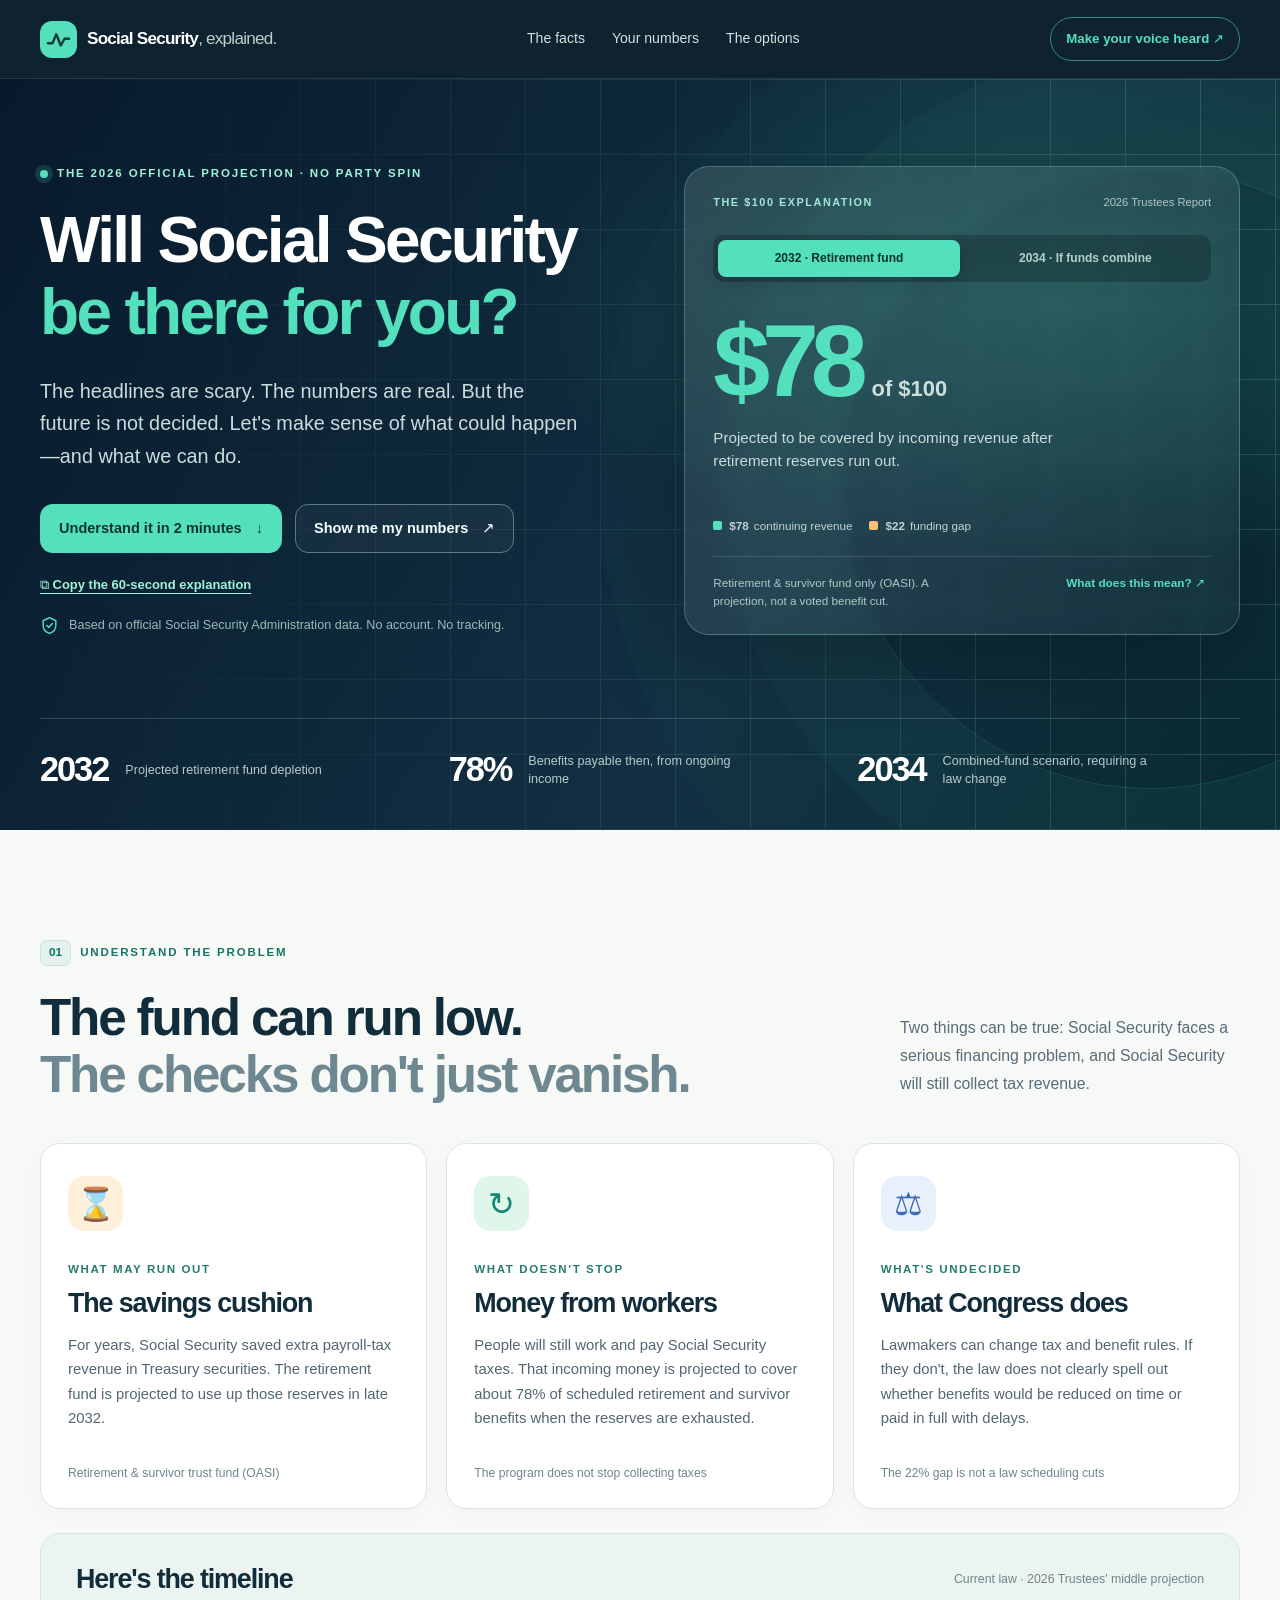
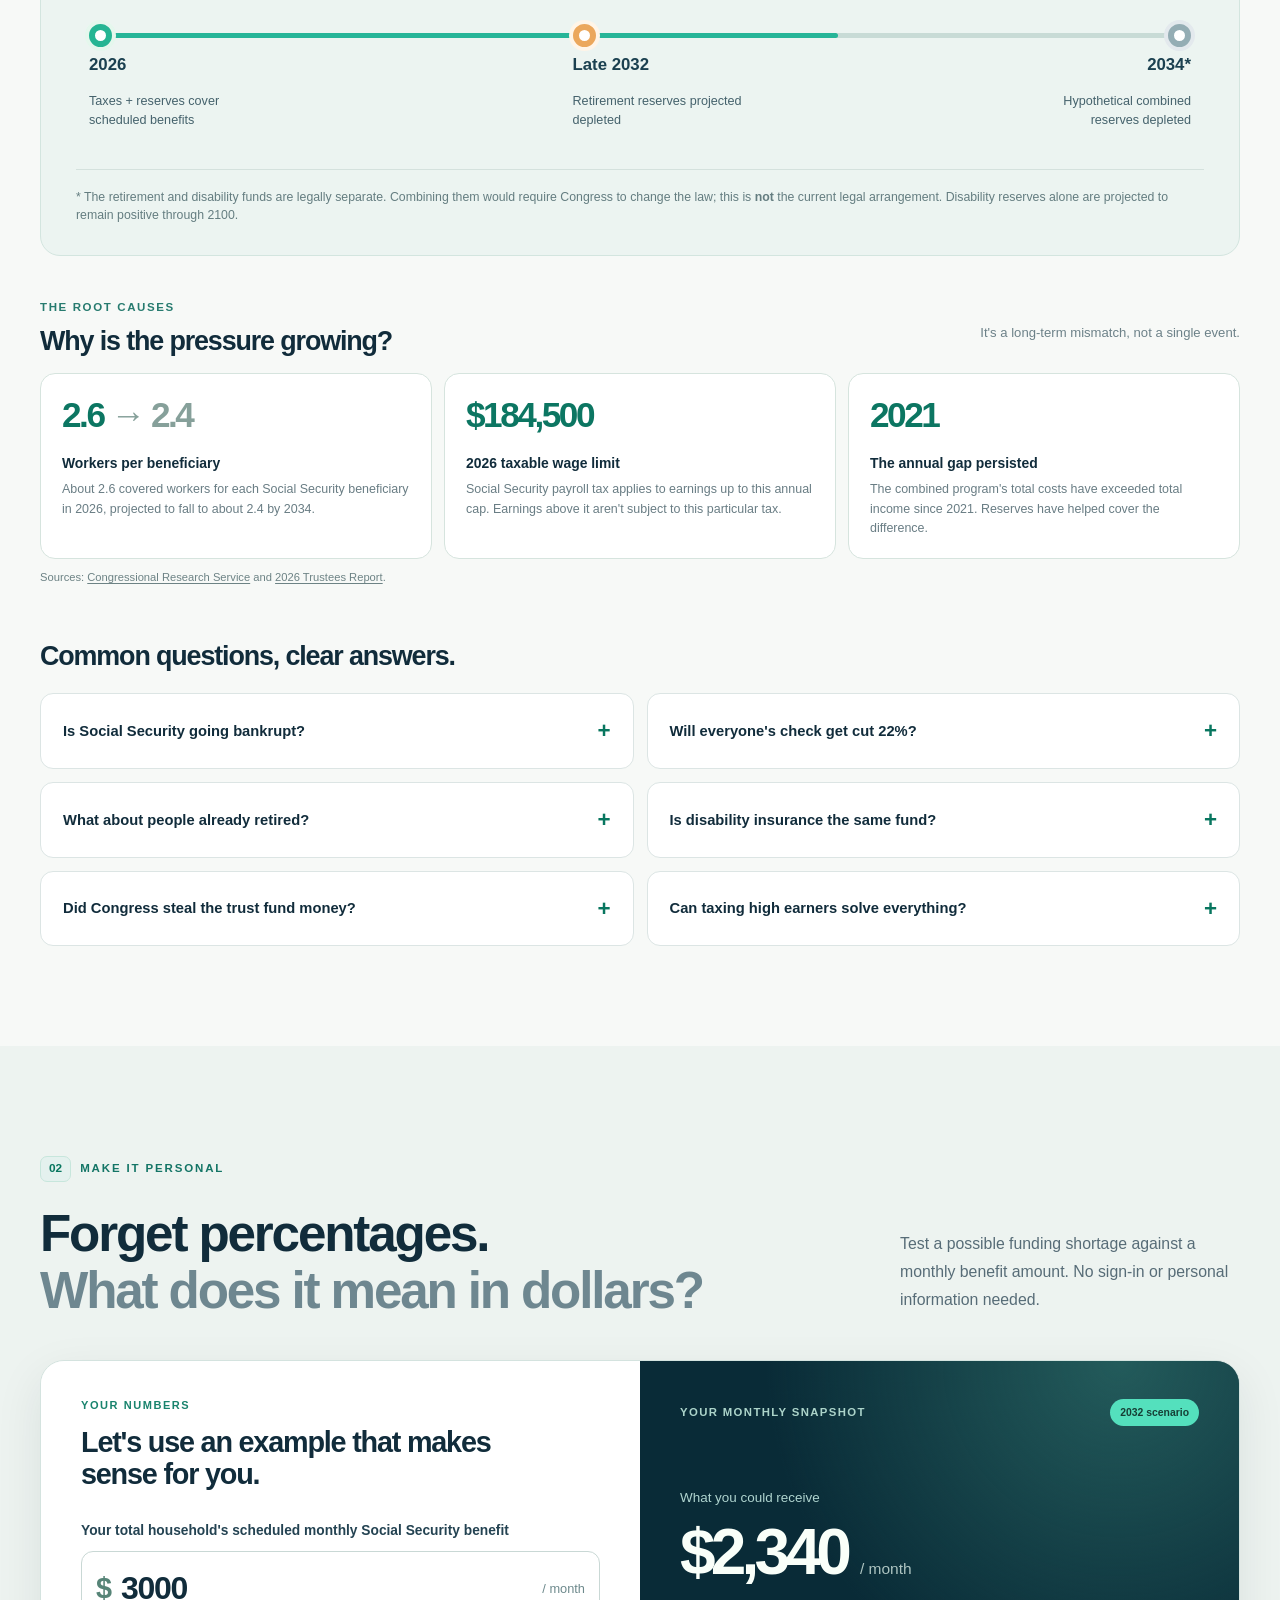
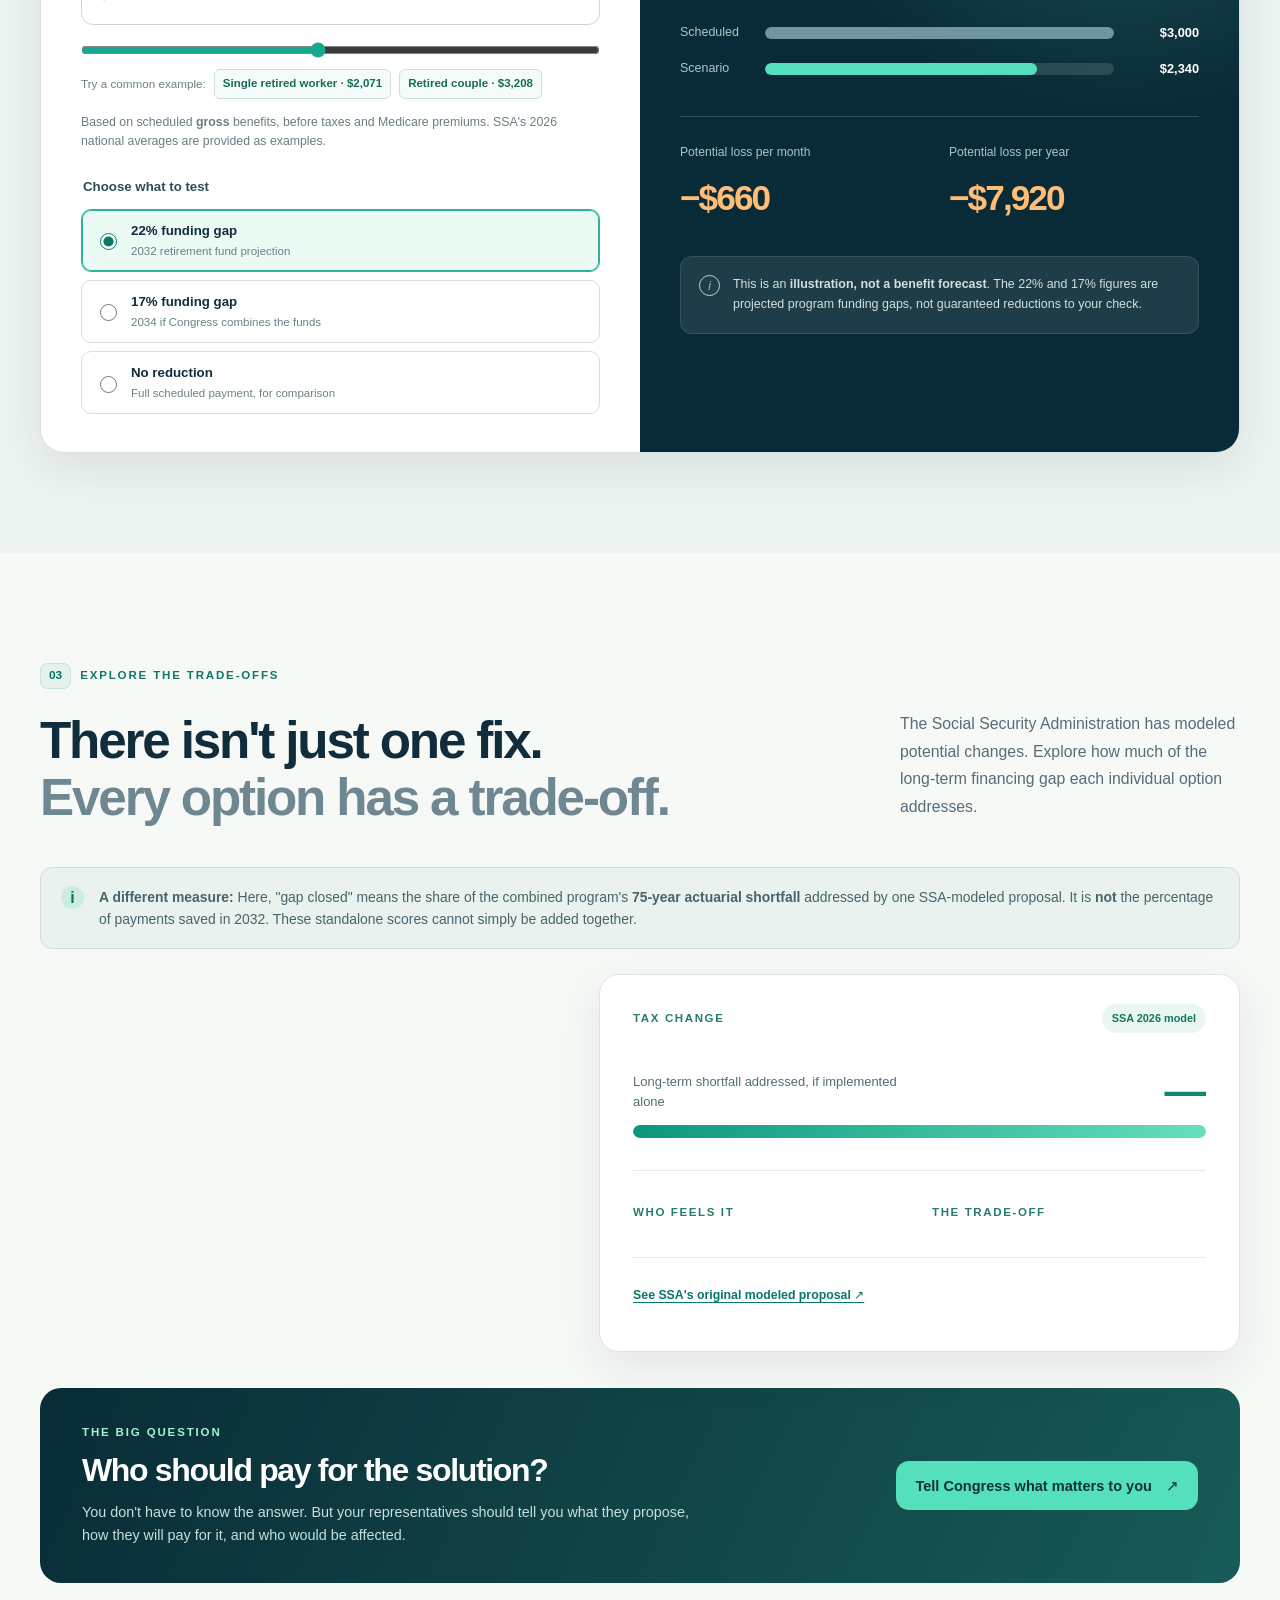
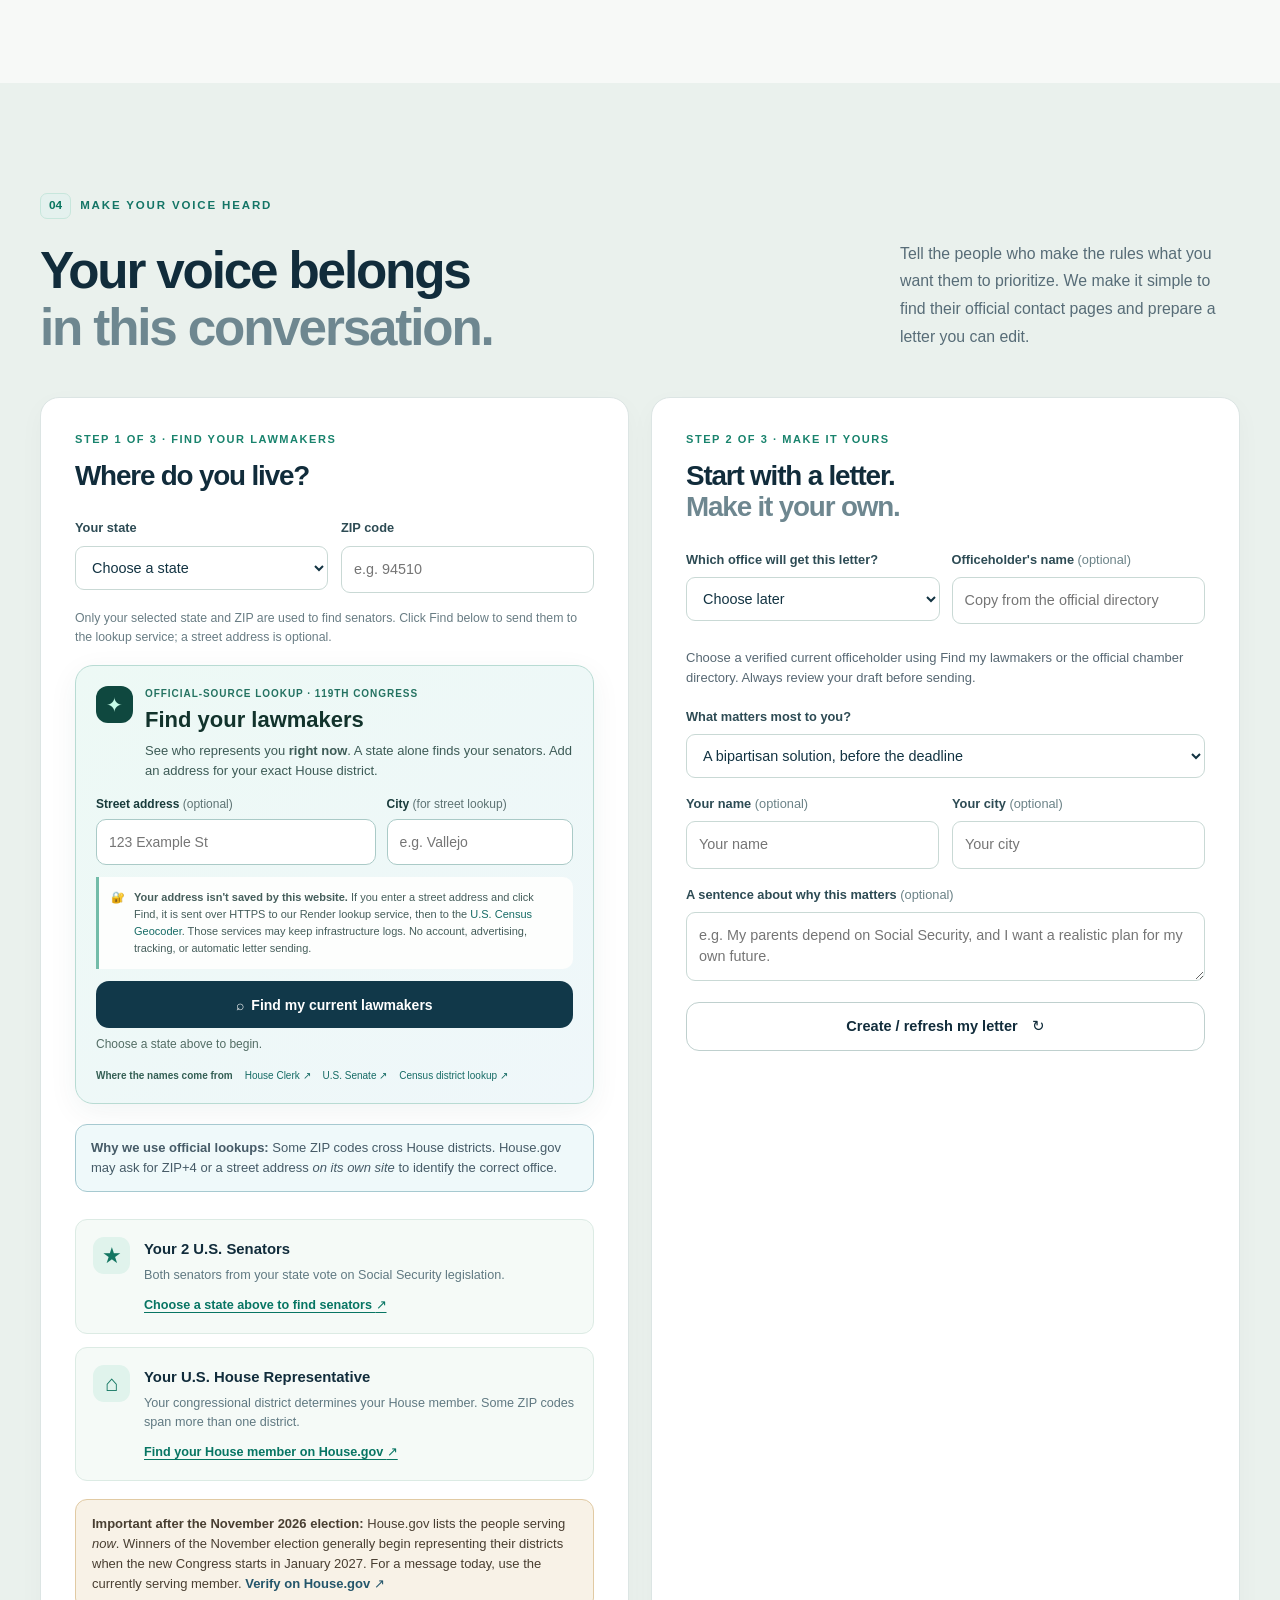
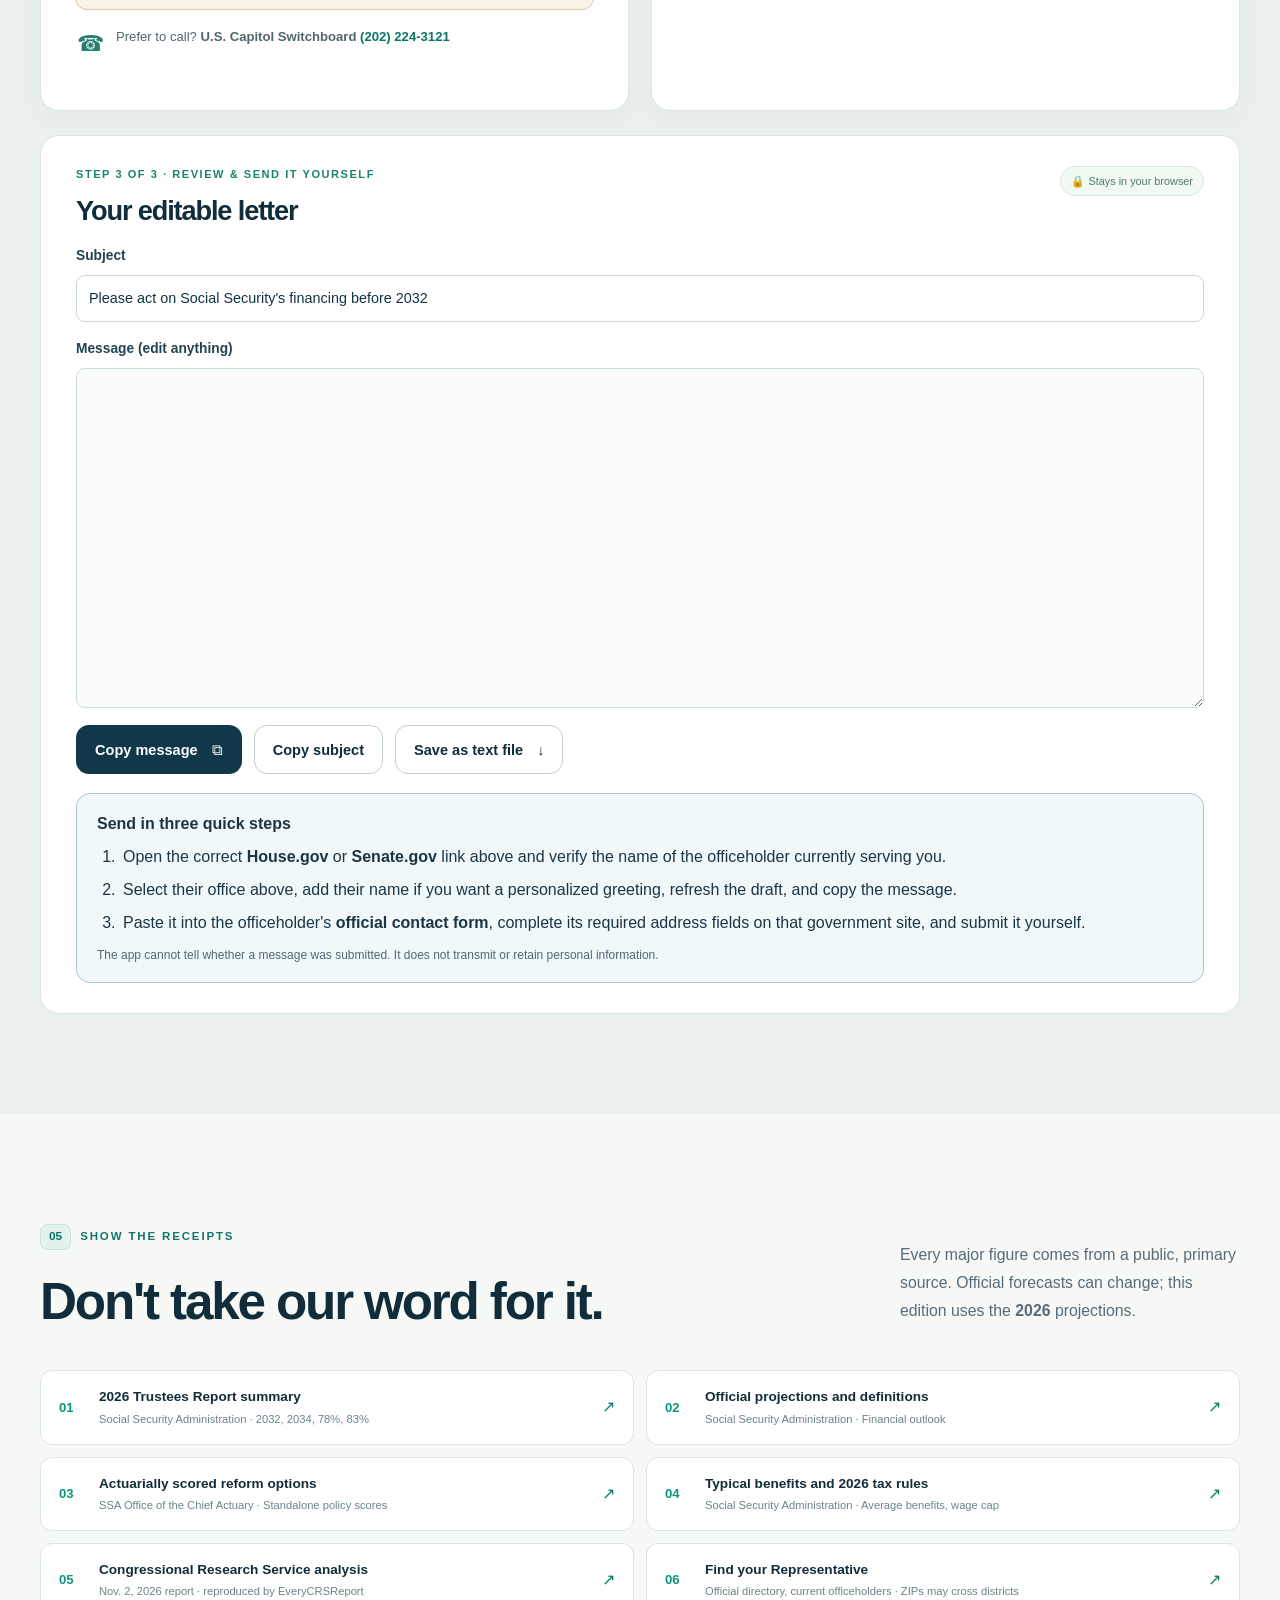
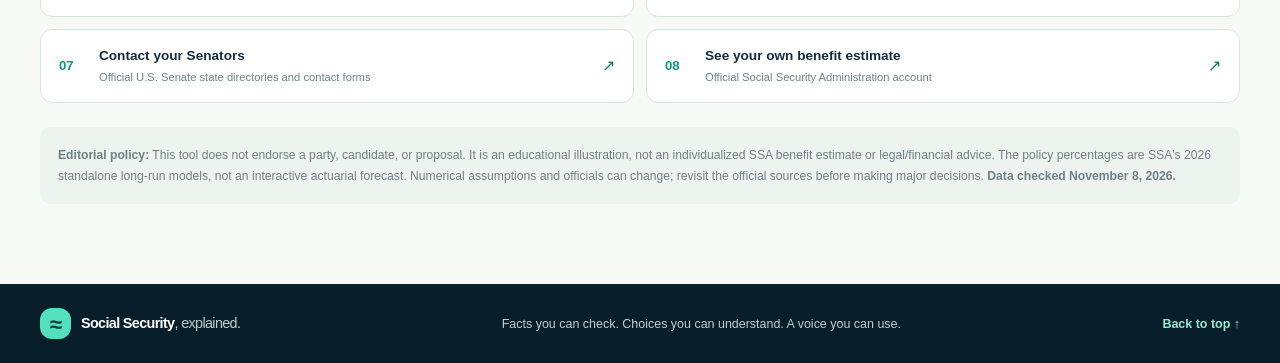
==== commit 358edeb2: "Fail closed on incomplete member names and add House Clerk real-format regression" ====
--- a/social-security-explained/index.html
+++ b/social-security-explained/index.html
@@ -460,7 +460,7 @@
 
   const markup = `
   <section class="verified-finder" aria-labelledby="verified-finder-title" id="verified-finder">
-    <div class="verified-finder-heading"><span class="verified-mark" aria-hidden="true">✦</span><div><div class="verified-kicker">OFFICIAL-SOURCE LOOKUP · CURRENT CONGRESS</div><h4 id="verified-finder-title">Find your lawmakers</h4><p>See who represents you <strong>right now</strong>. A state alone finds your senators. Add an address for your exact House district.</p></div></div>
+    <div class="verified-finder-heading"><span class="verified-mark" aria-hidden="true">✦</span><div><div class="verified-kicker">OFFICIAL-SOURCE LOOKUP · 119TH CONGRESS</div><h4 id="verified-finder-title">Find your lawmakers</h4><p>See who represents you <strong>right now</strong>. A state alone finds your senators. Add an address for your exact House district.</p></div></div>
     <div class="verified-form">
       <div class="verified-field"><label for="finderStreet">Street address <span>(optional)</span></label><input id="finderStreet" type="text" maxlength="110" placeholder="123 Example St" autocomplete="street-address" aria-describedby="finderPrivacy"></div>
       <div class="verified-field"><label for="finderCity">City <span>(for street lookup)</span></label><input id="finderCity" type="text" maxlength="75" autocomplete="address-level2" placeholder="e.g. Vallejo"></div>
@@ -568,19 +568,22 @@
     root.append(intro);
 
     const people = [];
-    if (data.house && typeof data.house.name === 'string') people.push(data.house);
-    if (Array.isArray(data.senators)) people.push(...data.senators.filter(s => s && typeof s.name === 'string'));
+    // A one-word first name is not a verified officeholder identity.
+    // Fail closed if an upstream roster changed its XML field layout.
+    const fullName = person => person && typeof person.name === 'string' && person.name.trim().split(/\s+/).length >= 2;
+    if (fullName(data.house)) people.push(data.house);
+    if (Array.isArray(data.senators)) people.push(...data.senators.filter(fullName));
     if (people.length) {
       const grid = document.createElement('div');
       grid.className = 'verified-card-grid';
       people.forEach(p => grid.append(makeCard(p)));
       root.append(grid);
     }
-    if (!data.house) {
+    if (!data.house || !people.includes(data.house)) {
       const fallback = document.createElement('div');
       fallback.className = 'finder-fallback';
       const note = document.createElement('p');
-      note.textContent = explainHouse(data.house_status, data, streetEntered);
+      note.textContent = data.house && !people.includes(data.house) ? 'The House roster did not return a complete official name. Verify the officeholder through House.gov before sending.' : explainHouse(data.house_status, data, streetEntered);
       fallback.append(note, makeLink('Check House.gov ↗', HOUSE));
       root.append(fallback);
     }
